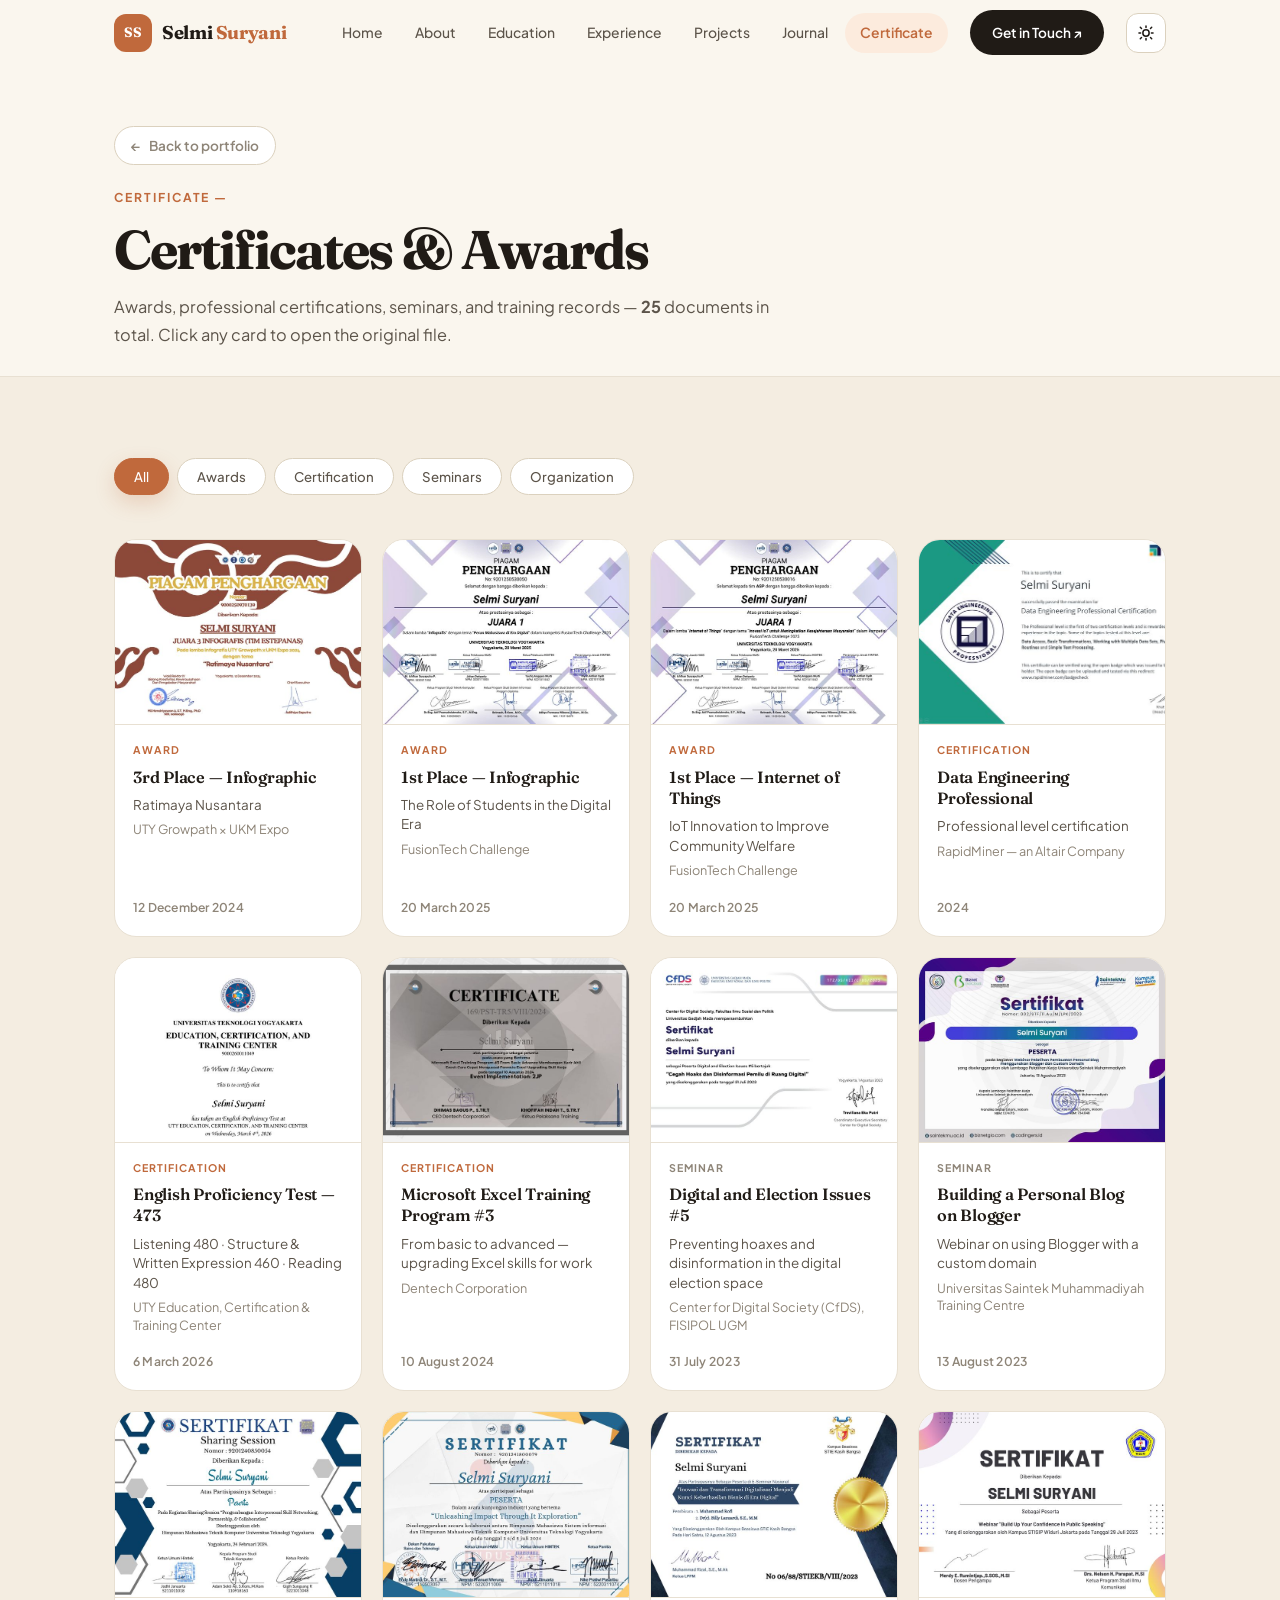
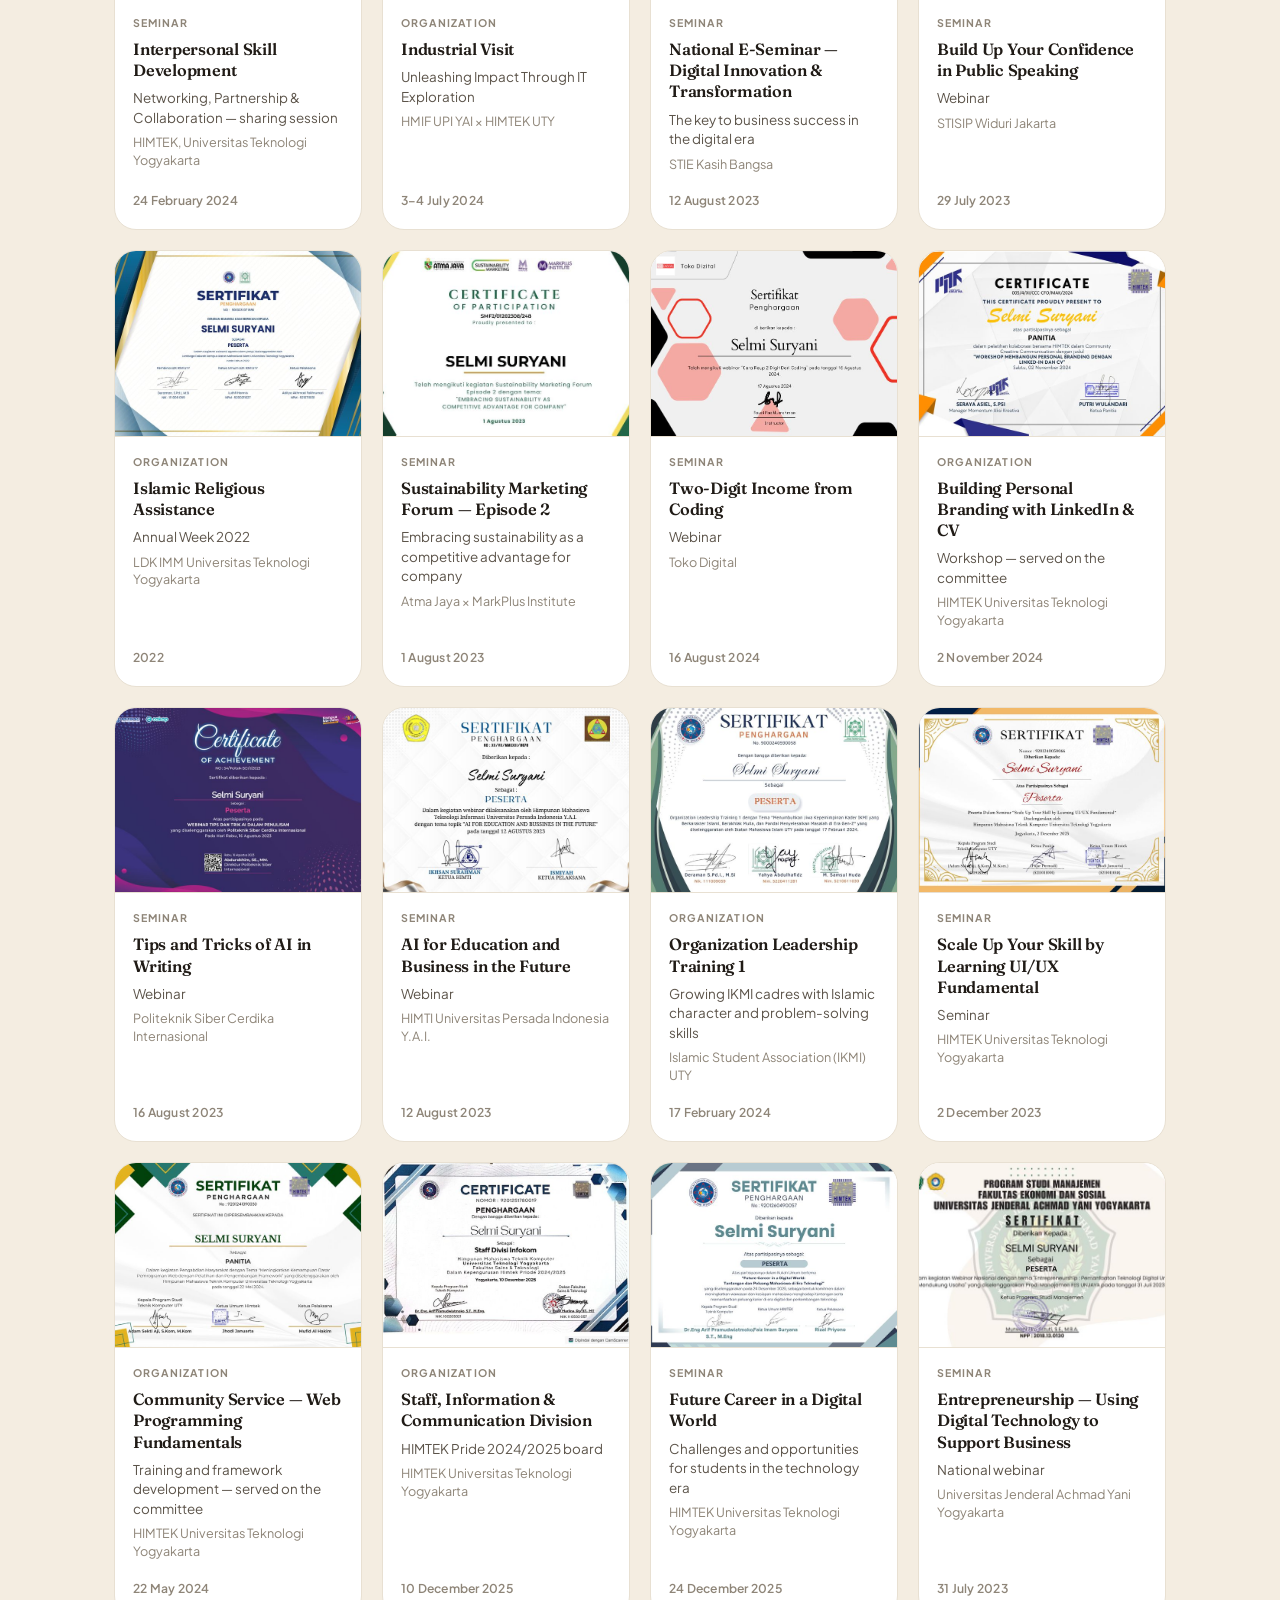
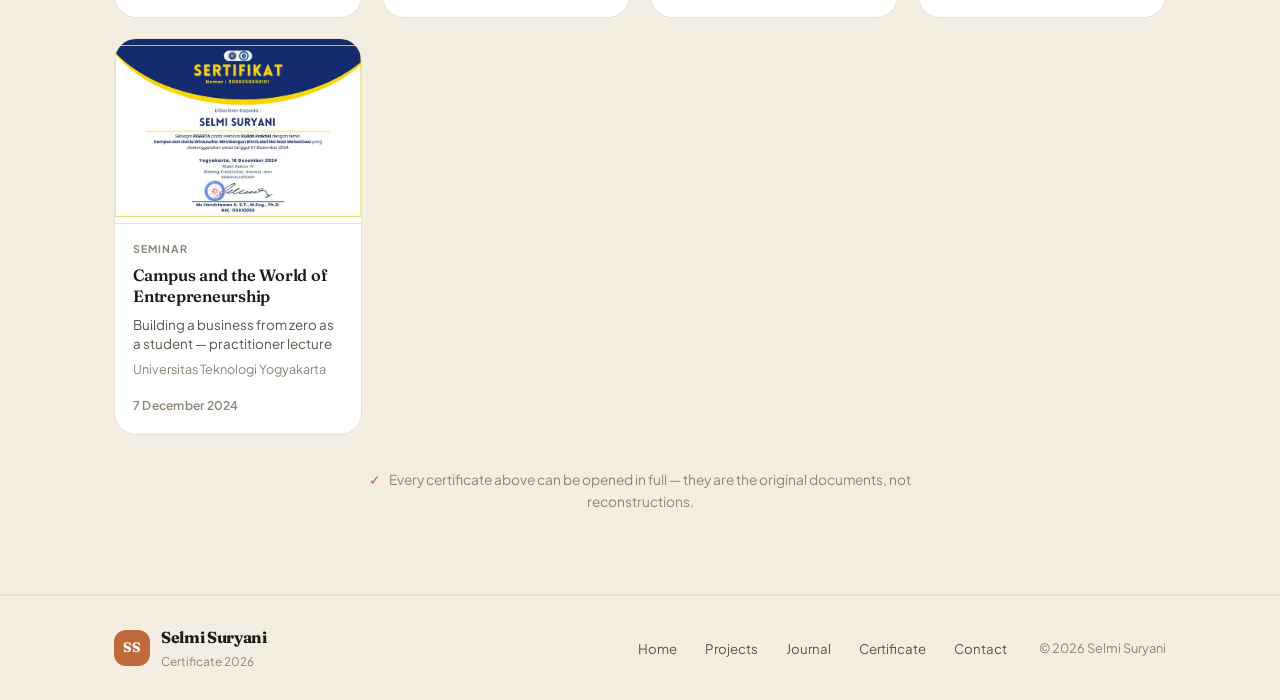
==== certificate.html @ 8dd48a34 "Tambah halaman Certificate: 25 sertifikat (penghargaan, sertifikasi, seminar, organisasi) + menu nav" ====
<!DOCTYPE html>
<html lang="en">
<head>
<meta charset="UTF-8" />
<meta name="viewport" content="width=device-width, initial-scale=1" />
<meta name="color-scheme" content="light dark" />
<title>Certificate — Selmi Suryani</title>
<meta name="description" content="Awards, professional certifications, seminars, and training records of Selmi Suryani." />

<link rel="preconnect" href="https://fonts.googleapis.com">
<link rel="preconnect" href="https://fonts.gstatic.com" crossorigin>
<link href="https://fonts.googleapis.com/css2?family=Fraunces:opsz,wght@9..144,500;9..144,600;9..144,700&family=Plus+Jakarta+Sans:wght@400;500;600;700&display=swap" rel="stylesheet">
<link rel="stylesheet" href="assets/css/style.css" />
<link rel="icon" href="data:image/svg+xml,<svg xmlns='http://www.w3.org/2000/svg' viewBox='0 0 100 100'><rect width='100' height='100' rx='24' fill='%23F6F1E6'/><text y='70' x='50' font-size='54' font-family='Georgia,serif' font-weight='bold' fill='%23C0693C' text-anchor='middle'>S</text></svg>" />
<script>
/* Terapkan tema sebelum halaman digambar, supaya tidak berkedip.
   Pilihan tersimpan di localStorage('theme'); tanpa pilihan -> ikut sistem. */
(function () {
  try {
    var saved = localStorage.getItem('theme');
    if (saved === 'light' || saved === 'dark') {
      document.documentElement.setAttribute('data-theme', saved);
    }
  } catch (e) {}
})();
</script>
</head>
<body class="page-cert">

<!-- ══════════ NAV ══════════ -->
<header class="nav is-stuck" id="nav">
  <div class="nav__in">
    <a href="index.html" class="logo">
      <span class="logo__mark">SS</span>
      <span class="logo__txt">Selmi<span> Suryani</span></span>
    </a>

    <nav class="nav__links" id="navLinks">
      <a href="index.html">Home</a>
      <a href="index.html#about">About</a>
      <a href="index.html#education">Education</a>
      <a href="index.html#experience">Experience</a>
      <a href="index.html#projects">Projects</a>
      <a href="journal.html">Journal</a>
      <a href="certificate.html" class="is-on">Certificate</a>
    </nav>

    <a href="index.html#contact" class="nav__cta">Get in Touch <span aria-hidden="true">↗</span></a>

    <button class="theme-btn" id="themeBtn" type="button"
            aria-label="Switch to dark theme" title="Switch theme">
      <span class="theme-btn__ic" aria-hidden="true">
        <svg class="theme-btn__sun" viewBox="0 0 24 24" fill="none" stroke="currentColor" stroke-width="2" stroke-linecap="round">
          <circle cx="12" cy="12" r="4.2"/>
          <path d="M12 2.6v2.2M12 19.2v2.2M4.4 4.4l1.6 1.6M18 18l1.6 1.6M2.6 12h2.2M19.2 12h2.2M4.4 19.6l1.6-1.6M18 6l1.6-1.6"/>
        </svg>
        <svg class="theme-btn__moon" viewBox="0 0 24 24" fill="none" stroke="currentColor" stroke-width="2" stroke-linecap="round" stroke-linejoin="round">
          <path d="M20.5 14.6A8.6 8.6 0 1 1 9.4 3.5a6.9 6.9 0 0 0 11.1 11.1z"/>
        </svg>
      </span>
    </button>

    <button class="nav__burger" id="burger" aria-label="Open menu" aria-expanded="false">
      <span></span><span></span>
    </button>
  </div>
</header>

<main>

<!-- ══════════ CERTIFICATE HEADER ══════════ -->
<section class="jhead">
  <div class="wrap">
    <a href="index.html" class="backlink">
      <span aria-hidden="true">←</span> Back to portfolio
    </a>

    <p class="eyebrow">Certificate —</p>
    <h1 class="jhead__title">Certificates &amp; Awards</h1>
    <p class="jhead__lead">
      Awards, professional certifications, seminars, and training records —
      <b class="js-count">25</b> documents in total. Click any card to open the original file.
    </p>
  </div>
</section>

<!-- ══════════ CERTIFICATE GRID ══════════ -->
<section class="sec sec--cream jsec">
  <div class="wrap">

    <div class="bar" id="cbar" role="group" aria-label="Filter certificates">
      <button class="bar__btn is-on" data-f="all">All</button>
      <button class="bar__btn" data-f="award">Awards</button>
      <button class="bar__btn" data-f="cert">Certification</button>
      <button class="bar__btn" data-f="seminar">Seminars</button>
      <button class="bar__btn" data-f="org">Organization</button>
    </div>

    <div class="certs">
        <article class="cert reveal" data-cat="award">
          <a class="cert__thumb" href="assets/docs/certificates/ratimaya-nusantara-growpath-2024.pdf" target="_blank" rel="noopener">
            <img src="assets/img/certificates/ratimaya-nusantara-growpath-2024.jpg" alt="3rd Place — Infographic certificate — UTY Growpath × UKM Expo" loading="lazy">
          </a>
          <div class="cert__body">
            <span class="cert__kind cert__kind--big">Award</span>
            <h3 class="cert__t">3rd Place — Infographic</h3>
            <p class="cert__sub">Ratimaya Nusantara</p>
            <p class="cert__by">UTY Growpath × UKM Expo</p>
            <span class="cert__date">12 December 2024</span>
          </div>
        </article>
        <article class="cert reveal" data-cat="award">
          <a class="cert__thumb" href="assets/docs/certificates/fusiontech-2025-infografis.jpg" target="_blank" rel="noopener">
            <img src="assets/img/certificates/fusiontech-2025-infografis.jpg" alt="1st Place — Infographic certificate — FusionTech Challenge" loading="lazy">
          </a>
          <div class="cert__body">
            <span class="cert__kind cert__kind--big">Award</span>
            <h3 class="cert__t">1st Place — Infographic</h3>
            <p class="cert__sub">The Role of Students in the Digital Era</p>
            <p class="cert__by">FusionTech Challenge</p>
            <span class="cert__date">20 March 2025</span>
          </div>
        </article>
        <article class="cert reveal" data-cat="award">
          <a class="cert__thumb" href="assets/docs/certificates/fusiontech-2025-internet-of-things.jpg" target="_blank" rel="noopener">
            <img src="assets/img/certificates/fusiontech-2025-internet-of-things.jpg" alt="1st Place — Internet of Things certificate — FusionTech Challenge" loading="lazy">
          </a>
          <div class="cert__body">
            <span class="cert__kind cert__kind--big">Award</span>
            <h3 class="cert__t">1st Place — Internet of Things</h3>
            <p class="cert__sub">IoT Innovation to Improve Community Welfare</p>
            <p class="cert__by">FusionTech Challenge</p>
            <span class="cert__date">20 March 2025</span>
          </div>
        </article>
        <article class="cert reveal" data-cat="cert">
          <a class="cert__thumb" href="assets/docs/certificates/rapidminer-data-engineering-2024.pdf" target="_blank" rel="noopener">
            <img src="assets/img/certificates/rapidminer-data-engineering-2024.jpg" alt="Data Engineering Professional certificate — RapidMiner — an Altair Company" loading="lazy">
          </a>
          <div class="cert__body">
            <span class="cert__kind cert__kind--big">Certification</span>
            <h3 class="cert__t">Data Engineering Professional</h3>
            <p class="cert__sub">Professional level certification</p>
            <p class="cert__by">RapidMiner — an Altair Company</p>
            <span class="cert__date">2024</span>
          </div>
        </article>
        <article class="cert reveal" data-cat="cert">
          <a class="cert__thumb" href="assets/docs/certificates/uty-ept-2026.pdf" target="_blank" rel="noopener">
            <img src="assets/img/certificates/uty-ept-2026.jpg" alt="English Proficiency Test — 473 certificate — UTY Education, Certification &amp; Training Center" loading="lazy">
          </a>
          <div class="cert__body">
            <span class="cert__kind cert__kind--big">Certification</span>
            <h3 class="cert__t">English Proficiency Test — 473</h3>
            <p class="cert__sub">Listening 480 · Structure &amp; Written Expression 460 · Reading 480</p>
            <p class="cert__by">UTY Education, Certification &amp; Training Center</p>
            <span class="cert__date">6 March 2026</span>
          </div>
        </article>
        <article class="cert reveal" data-cat="cert">
          <a class="cert__thumb" href="assets/docs/certificates/dentech-excel-training-2024.pdf" target="_blank" rel="noopener">
            <img src="assets/img/certificates/dentech-excel-training-2024.jpg" alt="Microsoft Excel Training Program #3 certificate — Dentech Corporation" loading="lazy">
          </a>
          <div class="cert__body">
            <span class="cert__kind cert__kind--big">Certification</span>
            <h3 class="cert__t">Microsoft Excel Training Program #3</h3>
            <p class="cert__sub">From basic to advanced — upgrading Excel skills for work</p>
            <p class="cert__by">Dentech Corporation</p>
            <span class="cert__date">10 August 2024</span>
          </div>
        </article>
        <article class="cert reveal" data-cat="seminar">
          <a class="cert__thumb" href="assets/docs/certificates/cfds-ugm-digital-election-2023.pdf" target="_blank" rel="noopener">
            <img src="assets/img/certificates/cfds-ugm-digital-election-2023.jpg" alt="Digital and Election Issues #5 certificate — Center for Digital Society (CfDS), FISIPOL UGM" loading="lazy">
          </a>
          <div class="cert__body">
            <span class="cert__kind">Seminar</span>
            <h3 class="cert__t">Digital and Election Issues #5</h3>
            <p class="cert__sub">Preventing hoaxes and disinformation in the digital election space</p>
            <p class="cert__by">Center for Digital Society (CfDS), FISIPOL UGM</p>
            <span class="cert__date">31 July 2023</span>
          </div>
        </article>
        <article class="cert reveal" data-cat="seminar">
          <a class="cert__thumb" href="assets/docs/certificates/saintekmu-personal-blog-2023.pdf" target="_blank" rel="noopener">
            <img src="assets/img/certificates/saintekmu-personal-blog-2023.jpg" alt="Building a Personal Blog on Blogger certificate — Universitas Saintek Muhammadiyah Training Centre" loading="lazy">
          </a>
          <div class="cert__body">
            <span class="cert__kind">Seminar</span>
            <h3 class="cert__t">Building a Personal Blog on Blogger</h3>
            <p class="cert__sub">Webinar on using Blogger with a custom domain</p>
            <p class="cert__by">Universitas Saintek Muhammadiyah Training Centre</p>
            <span class="cert__date">13 August 2023</span>
          </div>
        </article>
        <article class="cert reveal" data-cat="seminar">
          <a class="cert__thumb" href="assets/docs/certificates/himtek-interpersonal-skill-2024.jpg" target="_blank" rel="noopener">
            <img src="assets/img/certificates/himtek-interpersonal-skill-2024.jpg" alt="Interpersonal Skill Development certificate — HIMTEK, Universitas Teknologi Yogyakarta" loading="lazy">
          </a>
          <div class="cert__body">
            <span class="cert__kind">Seminar</span>
            <h3 class="cert__t">Interpersonal Skill Development</h3>
            <p class="cert__sub">Networking, Partnership &amp; Collaboration — sharing session</p>
            <p class="cert__by">HIMTEK, Universitas Teknologi Yogyakarta</p>
            <span class="cert__date">24 February 2024</span>
          </div>
        </article>
        <article class="cert reveal" data-cat="org">
          <a class="cert__thumb" href="assets/docs/certificates/hmif-upi-kunjungan-industri-2024.jpg" target="_blank" rel="noopener">
            <img src="assets/img/certificates/hmif-upi-kunjungan-industri-2024.jpg" alt="Industrial Visit certificate — HMIF UPI YAI × HIMTEK UTY" loading="lazy">
          </a>
          <div class="cert__body">
            <span class="cert__kind">Organization</span>
            <h3 class="cert__t">Industrial Visit</h3>
            <p class="cert__sub">Unleashing Impact Through IT Exploration</p>
            <p class="cert__by">HMIF UPI YAI × HIMTEK UTY</p>
            <span class="cert__date">3–4 July 2024</span>
          </div>
        </article>
        <article class="cert reveal" data-cat="seminar">
          <a class="cert__thumb" href="assets/docs/certificates/stie-kasih-bangsa-eseminar-2023.pdf" target="_blank" rel="noopener">
            <img src="assets/img/certificates/stie-kasih-bangsa-eseminar-2023.jpg" alt="National E-Seminar — Digital Innovation &amp; Transformation certificate — STIE Kasih Bangsa" loading="lazy">
          </a>
          <div class="cert__body">
            <span class="cert__kind">Seminar</span>
            <h3 class="cert__t">National E-Seminar — Digital Innovation &amp; Transformation</h3>
            <p class="cert__sub">The key to business success in the digital era</p>
            <p class="cert__by">STIE Kasih Bangsa</p>
            <span class="cert__date">12 August 2023</span>
          </div>
        </article>
        <article class="cert reveal" data-cat="seminar">
          <a class="cert__thumb" href="assets/docs/certificates/stisip-widuri-public-speaking-2023.pdf" target="_blank" rel="noopener">
            <img src="assets/img/certificates/stisip-widuri-public-speaking-2023.jpg" alt="Build Up Your Confidence in Public Speaking certificate — STISIP Widuri Jakarta" loading="lazy">
          </a>
          <div class="cert__body">
            <span class="cert__kind">Seminar</span>
            <h3 class="cert__t">Build Up Your Confidence in Public Speaking</h3>
            <p class="cert__sub">Webinar</p>
            <p class="cert__by">STISIP Widuri Jakarta</p>
            <span class="cert__date">29 July 2023</span>
          </div>
        </article>
        <article class="cert reveal" data-cat="org">
          <a class="cert__thumb" href="assets/docs/certificates/ldk-imm-uty-pekan-tahunan-2022.jpg" target="_blank" rel="noopener">
            <img src="assets/img/certificates/ldk-imm-uty-pekan-tahunan-2022.jpg" alt="Islamic Religious Assistance certificate — LDK IMM Universitas Teknologi Yogyakarta" loading="lazy">
          </a>
          <div class="cert__body">
            <span class="cert__kind">Organization</span>
            <h3 class="cert__t">Islamic Religious Assistance</h3>
            <p class="cert__sub">Annual Week 2022</p>
            <p class="cert__by">LDK IMM Universitas Teknologi Yogyakarta</p>
            <span class="cert__date">2022</span>
          </div>
        </article>
        <article class="cert reveal" data-cat="seminar">
          <a class="cert__thumb" href="assets/docs/certificates/sustainability-marketing-forum-2023.pdf" target="_blank" rel="noopener">
            <img src="assets/img/certificates/sustainability-marketing-forum-2023.jpg" alt="Sustainability Marketing Forum — Episode 2 certificate — Atma Jaya × MarkPlus Institute" loading="lazy">
          </a>
          <div class="cert__body">
            <span class="cert__kind">Seminar</span>
            <h3 class="cert__t">Sustainability Marketing Forum — Episode 2</h3>
            <p class="cert__sub">Embracing sustainability as a competitive advantage for company</p>
            <p class="cert__by">Atma Jaya × MarkPlus Institute</p>
            <span class="cert__date">1 August 2023</span>
          </div>
        </article>
        <article class="cert reveal" data-cat="seminar">
          <a class="cert__thumb" href="assets/docs/certificates/toko-digital-coding-2024.jpg" target="_blank" rel="noopener">
            <img src="assets/img/certificates/toko-digital-coding-2024.jpg" alt="Two-Digit Income from Coding certificate — Toko Digital" loading="lazy">
          </a>
          <div class="cert__body">
            <span class="cert__kind">Seminar</span>
            <h3 class="cert__t">Two-Digit Income from Coding</h3>
            <p class="cert__sub">Webinar</p>
            <p class="cert__by">Toko Digital</p>
            <span class="cert__date">16 August 2024</span>
          </div>
        </article>
        <article class="cert reveal" data-cat="org">
          <a class="cert__thumb" href="assets/docs/certificates/himtek-personal-branding-panitia-2024.pdf" target="_blank" rel="noopener">
            <img src="assets/img/certificates/himtek-personal-branding-panitia-2024.jpg" alt="Building Personal Branding with LinkedIn &amp; CV certificate — HIMTEK Universitas Teknologi Yogyakarta" loading="lazy">
          </a>
          <div class="cert__body">
            <span class="cert__kind">Organization</span>
            <h3 class="cert__t">Building Personal Branding with LinkedIn &amp; CV</h3>
            <p class="cert__sub">Workshop — served on the committee</p>
            <p class="cert__by">HIMTEK Universitas Teknologi Yogyakarta</p>
            <span class="cert__date">2 November 2024</span>
          </div>
        </article>
        <article class="cert reveal" data-cat="seminar">
          <a class="cert__thumb" href="assets/docs/certificates/poltek-sci-ai-writing-2023.pdf" target="_blank" rel="noopener">
            <img src="assets/img/certificates/poltek-sci-ai-writing-2023.jpg" alt="Tips and Tricks of AI in Writing certificate — Politeknik Siber Cerdika Internasional" loading="lazy">
          </a>
          <div class="cert__body">
            <span class="cert__kind">Seminar</span>
            <h3 class="cert__t">Tips and Tricks of AI in Writing</h3>
            <p class="cert__sub">Webinar</p>
            <p class="cert__by">Politeknik Siber Cerdika Internasional</p>
            <span class="cert__date">16 August 2023</span>
          </div>
        </article>
        <article class="cert reveal" data-cat="seminar">
          <a class="cert__thumb" href="assets/docs/certificates/himti-upi-yai-ai-education-2023.pdf" target="_blank" rel="noopener">
            <img src="assets/img/certificates/himti-upi-yai-ai-education-2023.jpg" alt="AI for Education and Business in the Future certificate — HIMTI Universitas Persada Indonesia Y.A.I." loading="lazy">
          </a>
          <div class="cert__body">
            <span class="cert__kind">Seminar</span>
            <h3 class="cert__t">AI for Education and Business in the Future</h3>
            <p class="cert__sub">Webinar</p>
            <p class="cert__by">HIMTI Universitas Persada Indonesia Y.A.I.</p>
            <span class="cert__date">12 August 2023</span>
          </div>
        </article>
        <article class="cert reveal" data-cat="org">
          <a class="cert__thumb" href="assets/docs/certificates/ikmi-uty-leadership-training-2024.jpg" target="_blank" rel="noopener">
            <img src="assets/img/certificates/ikmi-uty-leadership-training-2024.jpg" alt="Organization Leadership Training 1 certificate — Islamic Student Association (IKMI) UTY" loading="lazy">
          </a>
          <div class="cert__body">
            <span class="cert__kind">Organization</span>
            <h3 class="cert__t">Organization Leadership Training 1</h3>
            <p class="cert__sub">Growing IKMI cadres with Islamic character and problem-solving skills</p>
            <p class="cert__by">Islamic Student Association (IKMI) UTY</p>
            <span class="cert__date">17 February 2024</span>
          </div>
        </article>
        <article class="cert reveal" data-cat="seminar">
          <a class="cert__thumb" href="assets/docs/certificates/himtek-uiux-fundamental-2023.jpg" target="_blank" rel="noopener">
            <img src="assets/img/certificates/himtek-uiux-fundamental-2023.jpg" alt="Scale Up Your Skill by Learning UI/UX Fundamental certificate — HIMTEK Universitas Teknologi Yogyakarta" loading="lazy">
          </a>
          <div class="cert__body">
            <span class="cert__kind">Seminar</span>
            <h3 class="cert__t">Scale Up Your Skill by Learning UI/UX Fundamental</h3>
            <p class="cert__sub">Seminar</p>
            <p class="cert__by">HIMTEK Universitas Teknologi Yogyakarta</p>
            <span class="cert__date">2 December 2023</span>
          </div>
        </article>
        <article class="cert reveal" data-cat="org">
          <a class="cert__thumb" href="assets/docs/certificates/himtek-pengabdian-web-panitia-2024.jpg" target="_blank" rel="noopener">
            <img src="assets/img/certificates/himtek-pengabdian-web-panitia-2024.jpg" alt="Community Service — Web Programming Fundamentals certificate — HIMTEK Universitas Teknologi Yogyakarta" loading="lazy">
          </a>
          <div class="cert__body">
            <span class="cert__kind">Organization</span>
            <h3 class="cert__t">Community Service — Web Programming Fundamentals</h3>
            <p class="cert__sub">Training and framework development — served on the committee</p>
            <p class="cert__by">HIMTEK Universitas Teknologi Yogyakarta</p>
            <span class="cert__date">22 May 2024</span>
          </div>
        </article>
        <article class="cert reveal" data-cat="org">
          <a class="cert__thumb" href="assets/docs/certificates/himtek-pride-staff-infokom-2025.pdf" target="_blank" rel="noopener">
            <img src="assets/img/certificates/himtek-pride-staff-infokom-2025.jpg" alt="Staff, Information &amp; Communication Division certificate — HIMTEK Universitas Teknologi Yogyakarta" loading="lazy">
          </a>
          <div class="cert__body">
            <span class="cert__kind">Organization</span>
            <h3 class="cert__t">Staff, Information &amp; Communication Division</h3>
            <p class="cert__sub">HIMTEK Pride 2024/2025 board</p>
            <p class="cert__by">HIMTEK Universitas Teknologi Yogyakarta</p>
            <span class="cert__date">10 December 2025</span>
          </div>
        </article>
        <article class="cert reveal" data-cat="seminar">
          <a class="cert__thumb" href="assets/docs/certificates/himtek-kuliah-umum-career-2025.jpg" target="_blank" rel="noopener">
            <img src="assets/img/certificates/himtek-kuliah-umum-career-2025.jpg" alt="Future Career in a Digital World certificate — HIMTEK Universitas Teknologi Yogyakarta" loading="lazy">
          </a>
          <div class="cert__body">
            <span class="cert__kind">Seminar</span>
            <h3 class="cert__t">Future Career in a Digital World</h3>
            <p class="cert__sub">Challenges and opportunities for students in the technology era</p>
            <p class="cert__by">HIMTEK Universitas Teknologi Yogyakarta</p>
            <span class="cert__date">24 December 2025</span>
          </div>
        </article>
        <article class="cert reveal" data-cat="seminar">
          <a class="cert__thumb" href="assets/docs/certificates/unjaya-entrepreneurship-2023.pdf" target="_blank" rel="noopener">
            <img src="assets/img/certificates/unjaya-entrepreneurship-2023.jpg" alt="Entrepreneurship — Using Digital Technology to Support Business certificate — Universitas Jenderal Achmad Yani Yogyakarta" loading="lazy">
          </a>
          <div class="cert__body">
            <span class="cert__kind">Seminar</span>
            <h3 class="cert__t">Entrepreneurship — Using Digital Technology to Support Business</h3>
            <p class="cert__sub">National webinar</p>
            <p class="cert__by">Universitas Jenderal Achmad Yani Yogyakarta</p>
            <span class="cert__date">31 July 2023</span>
          </div>
        </article>
        <article class="cert reveal" data-cat="seminar">
          <a class="cert__thumb" href="assets/docs/certificates/uty-kuliah-praktisi-wirausaha-2024.jpg" target="_blank" rel="noopener">
            <img src="assets/img/certificates/uty-kuliah-praktisi-wirausaha-2024.jpg" alt="Campus and the World of Entrepreneurship certificate — Universitas Teknologi Yogyakarta" loading="lazy">
          </a>
          <div class="cert__body">
            <span class="cert__kind">Seminar</span>
            <h3 class="cert__t">Campus and the World of Entrepreneurship</h3>
            <p class="cert__sub">Building a business from zero as a student — practitioner lecture</p>
            <p class="cert__by">Universitas Teknologi Yogyakarta</p>
            <span class="cert__date">7 December 2024</span>
          </div>
        </article>
    </div>

    <p class="certs__note">
      <span aria-hidden="true">✓</span>
      Every certificate above can be opened in full — they are the original documents,
      not reconstructions.
    </p>
  </div>
</section>

</main>

<footer class="foot">
  <div class="wrap foot__in">
    <div class="foot__brand">
      <span class="logo__mark">SS</span>
      <div>
        <b>Selmi Suryani</b>
        <i>Certificate 2026</i>
      </div>
    </div>
    <ul class="foot__nav">
      <li><a href="index.html">Home</a></li>
      <li><a href="index.html#projects">Projects</a></li>
      <li><a href="journal.html">Journal</a></li>
      <li><a href="certificate.html">Certificate</a></li>
      <li><a href="index.html#contact">Contact</a></li>
    </ul>
    <span class="foot__cp">© <span id="year">2026</span> Selmi Suryani</span>
  </div>
</footer>

<script>document.documentElement.className += ' js';</script>
<script src="assets/js/theme.js"></script>
<script src="assets/js/certificate.js"></script>
</body>
</html>
---- assets/css/style.css ----
/* ═══════════════════════════════════════════════════════════════
   Selmi Suryani — Portofolio
   Tema: cream hangat + pastel lembut + aksen terracotta
   Style: rounded cards, large serif. Kept clean and uncluttered.
   ═══════════════════════════════════════════════════════════════ */

:root{
  --cream:#FAF6EE;
  --cream-2:#F4EDE1;
  --white:#FFFFFF;

  --ink:#201B16;
  --ink-2:#5C544A;
  --ink-3:#8E8578;

  --terra:#C0693C;
  --terra-d:#A9562E;

  --peach:#FCEBDD;
  --sage:#E8EFE2;
  --blue:#E4EDF6;
  --butter:#FBF1DC;

  --line:#E8E0D2;
  --line-2:#DBD1BE;

  --paper:#FBF8F2;          /* panel cetak / latar placeholder gambar */
  --shadow:rgba(32,27,22,.10);
  --shadow-strong:rgba(32,27,22,.18);
  --on-dark:#FFFFFF;        /* teks di atas tombol berwarna */
  --terra-glass:rgba(192,105,60,.30);
  --peach-line:#F2DCC8;
  --sage-line:#DAE5D0;
  --blue-line:#D4E2EF;
  --ok-dot:rgba(94,154,82,.18);
  --surface-chip:rgba(255,255,255,.72);
  --on-terra:#FFFFFF;       /* teks di atas latar terracotta */
  --btn-solid:#201B16;      /* tombol solid (nav CTA) */
  --btn-solid-fg:#FFFFFF;
  --btn-solid-hov:#A9562E;
  --btn-solid-hov-fg:#FFFFFF;

  --serif:'Fraunces','Georgia',serif;
  --sans:'Plus Jakarta Sans',-apple-system,'Segoe UI',Roboto,sans-serif;

  --maxw:1160px;
  --pad:clamp(20px,5vw,54px);
  --r:22px;
  --r-sm:14px;
}

/* ── Mode gelap ───────────────────────────────────
   Dipilih lewat atribut data-theme pada <html>.
   Tanpa atribut, situs mengikuti pengaturan sistem. */
[data-theme="dark"]{
  --cream:#141019;
  --cream-2:#100D15;
  --white:#1D1824;

  --ink:#F3EDE6;
  --ink-2:#BFB4AB;
  --ink-3:#A89D95;

  --terra:#E08A5C;
  --terra-d:#C9744A;

  --peach:#2E2331;
  --sage:#202B24;
  --blue:#1C2635;
  --butter:#2B261D;

  --line:#2C2532;
  --line-2:#3B3243;

  --paper:#221D29;
  --shadow:rgba(0,0,0,.42);
  --shadow-strong:rgba(0,0,0,.6);
  --on-dark:#FFFFFF;
  --terra-glass:rgba(224,138,92,.34);
  --peach-line:#3F2E38;
  --sage-line:#2F4036;
  --blue-line:#2B3949;
  --ok-dot:rgba(120,190,110,.22);
  --surface-chip:rgba(255,255,255,.14);
  --on-terra:#141019;
  --btn-solid:#F3EDE6;
  --btn-solid-fg:#141019;
  --btn-solid-hov:#E08A5C;
  --btn-solid-hov-fg:#141019;
}

*,*::before,*::after{box-sizing:border-box;}
html{scroll-behavior:smooth; scroll-padding-top:96px;}
body{
  margin:0; background:var(--cream); color:var(--ink);
  transition:background-color .3s ease, color .3s ease;
  font-family:var(--sans); font-size:16px; line-height:1.72;
  -webkit-font-smoothing:antialiased;
}
img{max-width:100%; display:block;}
a{color:inherit; text-decoration:none;}
ul,ol{margin:0; padding:0; list-style:none;}
h1,h2,h3,h4{margin:0; font-weight:600;}
button{font-family:inherit;}

.wrap{max-width:var(--maxw); margin:0 auto; padding:0 var(--pad); width:100%;}

/* ── Type ────────────────────────────────────────── */
.h2{
  font-family:var(--serif); font-weight:600; letter-spacing:-.022em; line-height:1.12;
  font-size:clamp(1.6rem,3.7vw,2.6rem); margin:0;
}
.h2 em{font-style:italic; color:var(--terra); font-weight:600;}
.eyebrow{
  font-size:.76rem; font-weight:700; letter-spacing:.16em; text-transform:uppercase;
  color:var(--terra); margin:0 0 14px;
}
.pts{display:grid; gap:8px; margin-top:12px;}
.pts li{position:relative; padding-left:20px; font-size:.93rem; color:var(--ink-2);}
.pts li::before{
  content:''; position:absolute; left:2px; top:.64em; width:6px; height:6px;
  border-radius:50%; background:var(--terra); opacity:.7;
}

/* ── Icon chips ──────────────────────────────────── */
.ic{
  width:40px; height:40px; flex:0 0 40px; border-radius:12px; display:grid; place-items:center;
  font-size:1rem; line-height:1;
}
.ic--peach{background:var(--peach); color:#B4643A;}
.ic--sage{background:var(--sage); color:#5C7A4A;}
.ic--blue{background:var(--blue); color:#4A6E96;}

/* warna ikon di mode gelap: dilembutkan agar terbaca di atas latar gelap */
[data-theme="dark"] .ic--peach{color:#E7A87C;}
[data-theme="dark"] .ic--sage{color:#A3C48A;}
[data-theme="dark"] .ic--blue{color:#8FB4DA;}

/* ── Buttons ─────────────────────────────────────── */
.btn{
  display:inline-flex; align-items:center; gap:9px; padding:13px 26px; border-radius:100px;
  font-size:.89rem; font-weight:600; transition:.24s; border:1.5px solid transparent;
}
.btn--solid{background:var(--terra); color:var(--on-terra); box-shadow:0 8px 20px rgba(192,105,60,.24);}
.btn--solid:hover{background:var(--terra); color:var(--on-terra); transform:translateY(-2px); box-shadow:0 12px 26px rgba(192,105,60,.32);}
.btn--solid span{transition:transform .24s;}
.btn--solid:hover span{transform:translateX(4px);}
.btn--soft{background:var(--white); color:var(--ink); border-color:var(--line-2);}
.btn--soft:hover{border-color:var(--terra); color:var(--terra); transform:translateY(-2px);}
.btn--soft span{transition:transform .24s;}
.btn--soft:hover span{transform:translateY(3px);}

/* ══════════ NAV ══════════ */
.nav{
  position:fixed; top:0; left:0; right:0; z-index:80; transition:.3s;
  padding:14px 0;
}
.nav.is-stuck{
  background:color-mix(in srgb, var(--cream) 90%, transparent); backdrop-filter:blur(16px);
  border-bottom:1px solid var(--line); padding:10px 0;
}
.nav__in{
  max-width:var(--maxw); margin:0 auto; padding:0 var(--pad);
  display:flex; align-items:center; gap:22px;
}
.logo{display:flex; align-items:center; gap:10px; margin-right:auto;}
.logo__mark{
  width:38px; height:38px; border-radius:12px; display:grid; place-items:center; flex:0 0 38px;
  background:var(--terra); color:var(--on-terra); font-family:var(--serif); font-weight:700; font-size:.85rem;
}
.logo__txt{font-family:var(--serif); font-weight:700; font-size:1.16rem; letter-spacing:-.02em;}
.logo__txt span{color:var(--terra);}

.nav__links{display:flex; align-items:center; gap:2px; font-size:.87rem; font-weight:500;}
.nav__links a{padding:8px 15px; border-radius:100px; color:var(--ink-2); transition:.2s;}
.nav__links a:hover{color:var(--ink); background:var(--cream-2);}
.nav__links a.is-on{color:var(--terra); background:var(--peach); font-weight:600;}
.nav__cta{
  font-size:.85rem; font-weight:600; padding:11px 22px; border-radius:100px;
  background:var(--btn-solid); color:var(--btn-solid-fg); transition:.24s; white-space:nowrap;
}
.nav__cta:hover{background:var(--btn-solid-hov); color:var(--btn-solid-hov-fg); transform:translateY(-1px);}
.nav__cta span{display:inline-block; transition:transform .24s;}
.nav__cta:hover span{transform:translate(2px,-2px);}

.nav__burger{
  display:none; width:44px; height:40px; border:1px solid var(--line-2); background:var(--white);
  border-radius:12px; cursor:pointer; padding:12px 11px;
  flex-direction:column; justify-content:space-between;
}
.nav__burger span{display:block; height:2px; background:var(--ink); border-radius:2px; transition:.3s;}
.nav__burger[aria-expanded="true"] span:nth-child(1){transform:translateY(6px) rotate(45deg);}
.nav__burger[aria-expanded="true"] span:nth-child(2){transform:translateY(-6px) rotate(-45deg);}

/* ── Tombol ganti tema ──────────────────────────── */
.theme-btn{
  display:grid; place-items:center; width:40px; height:40px; flex:0 0 40px;
  border-radius:12px; cursor:pointer; padding:0;
  background:var(--white); border:1px solid var(--line-2); color:var(--ink);
  transition:.24s;
}
.theme-btn:hover{border-color:var(--terra); color:var(--terra); transform:translateY(-1px);}
.theme-btn__ic{position:relative; width:18px; height:18px; display:block;}
.theme-btn__ic svg{position:absolute; inset:0; width:100%; height:100%; transition:opacity .25s, transform .3s;}
/* terang: tampilkan matahari, sembunyikan bulan */
.theme-btn__moon{opacity:0; transform:rotate(-35deg) scale(.7);}
html[data-theme="dark"] .theme-btn__sun{opacity:0; transform:rotate(35deg) scale(.7);}
html[data-theme="dark"] .theme-btn__moon{opacity:1; transform:none;}
@media (prefers-color-scheme:dark){
  html:not([data-theme="light"]) .theme-btn__sun{opacity:0; transform:rotate(35deg) scale(.7);}
  html:not([data-theme="light"]) .theme-btn__moon{opacity:1; transform:none;}
}
html[data-theme="light"] .theme-btn__sun{opacity:1; transform:none;}
html[data-theme="light"] .theme-btn__moon{opacity:0; transform:rotate(-35deg) scale(.7);}

/* ══════════ HERO ══════════ */
.hero{padding:clamp(120px,17vh,168px) 0 clamp(56px,9vh,90px);}
.hero__grid{
  display:grid; grid-template-columns:1.05fr .95fr;
  gap:clamp(28px,5vw,64px); align-items:center;
}
.hello{
  display:inline-block; position:relative; font-size:.8rem; font-weight:700;
  letter-spacing:.15em; text-transform:uppercase; color:var(--ink-3); margin:0 0 16px;
  padding-bottom:9px;
}
.hello::after{
  content:''; position:absolute; left:0; bottom:0; width:54px; height:2px;
  background:var(--terra); border-radius:2px;
}
.hero__title{
  font-family:var(--serif); font-weight:700; letter-spacing:-.038em; line-height:.98;
  font-size:clamp(2.5rem,6.6vw,4.9rem); margin:0 0 18px; color:var(--ink);
}
.hero__role{
  font-family:var(--serif); font-weight:500; font-size:clamp(1.06rem,2.3vw,1.45rem);
  line-height:1.4; letter-spacing:-.015em; color:var(--ink); margin:0 0 18px; max-width:24ch;
}
.hero__role em{font-style:italic; color:var(--terra);}
.hero__lead{color:var(--ink-2); max-width:52ch; margin:0 0 28px;}
.hero__btns{display:flex; flex-wrap:wrap; gap:12px; margin-bottom:26px;}

.status{
  display:inline-flex; align-items:center; gap:9px; font-size:.82rem; color:var(--ink-2);
  font-weight:500;
}
.status__dot{
  width:8px; height:8px; border-radius:50%; background:#5E9A52;
  box-shadow:0 0 0 4px var(--ok-dot);
}

.hero__media{position:relative; display:flex; justify-content:center;}
.portrait{
  width:min(100%,358px); aspect-ratio:4/5; border-radius:var(--r); overflow:hidden;
  background:var(--peach);
}
.portrait img{width:100%; height:100%; object-fit:cover; object-position:50% 20%;}

/* ══════════ SECTIONS ══════════ */
.sec{padding:clamp(54px,9vh,96px) 0;}
.sec--cream{background:var(--cream-2); border-block:1px solid var(--line);}

.head{margin-bottom:clamp(28px,5vh,46px); max-width:64ch;}
.head--center{text-align:center; margin-inline:auto;}
.head--center .eyebrow{margin-bottom:12px;}

/* ── Cards ───────────────────────────────────────── */
.card{
  background:var(--white); border-radius:var(--r); padding:26px 28px;
  border:1px solid var(--line); transition:.26s;
}
.card--plain:hover{border-color:var(--line-2); box-shadow:0 12px 30px rgba(32,27,22,.06); transform:translateY(-3px);}
.card--peach{background:var(--peach); border-color:var(--peach-line);}
.card--sage{background:var(--sage); border-color:var(--sage-line);}
.card--blue{background:var(--blue); border-color:var(--blue-line);}
.tag{
  display:inline-block; font-size:.72rem; font-weight:700; letter-spacing:.09em;
  text-transform:uppercase; padding:5px 13px; border-radius:100px;
  background:var(--surface-chip); color:var(--ink-2); margin-bottom:14px;
}

/* ══════════ ABOUT ══════════ */
.about{
  display:grid; grid-template-columns:230px 1fr 210px; gap:clamp(22px,3.5vw,44px);
  align-items:start;
}
.about__photo{
  border-radius:var(--r); overflow:hidden; aspect-ratio:4/5; background:var(--peach);
  position:sticky; top:100px;
}
.about__photo img{width:100%; height:100%; object-fit:cover; object-position:50% 22%;}
.about__body p{color:var(--ink-2); margin:0 0 15px;}
.about__body p:last-of-type{margin-bottom:0;}
.about__body .h2{margin-bottom:18px;}
.about__body .btn{margin-top:24px;}

.about__stats{display:grid; gap:14px;}
.about__stats li{
  display:flex; align-items:center; gap:13px; background:var(--white);
  border:1px solid var(--line); border-radius:var(--r-sm); padding:14px 16px;
}
.about__stats b{
  display:block; font-family:var(--serif); font-weight:700; font-size:1.4rem;
  letter-spacing:-.03em; color:var(--terra); line-height:1.1;
}
.about__stats span{font-size:.78rem; color:var(--ink-3); line-height:1.35;}

/* ══════════ EDUCATION ══════════ */
.edu{display:grid; grid-template-columns:repeat(2,1fr); gap:16px; margin-bottom:34px;}
.edu .card h3{
  font-family:var(--serif); font-weight:600; letter-spacing:-.02em;
  font-size:clamp(1.06rem,2.2vw,1.3rem); margin:0 0 4px;
}
.card__meta{font-size:.82rem; color:var(--ink-3); margin:0;}

/* Tautan sertifikat di dalam kartu penghargaan */
.card__link{
  margin-top:auto; align-self:flex-start;
  display:inline-flex; align-items:center; gap:7px;
  font-size:.78rem; font-weight:600; color:var(--ink-3);
  padding:6px 14px; border-radius:100px; border:1px solid var(--line-2);
  background:var(--white); transition:.22s;
}
.card__link:hover{border-color:var(--terra); color:var(--terra);}
.card__score{display:flex; align-items:baseline; gap:6px; margin:14px 0 0;}
.card__score b{
  font-family:var(--serif); font-weight:700; font-size:1.7rem;
  letter-spacing:-.03em; color:var(--ink); line-height:1.05;
}
.card__score span{font-size:.82rem; color:var(--ink-3);}

.awards{display:grid; grid-template-columns:repeat(auto-fit,minmax(280px,1fr)); gap:16px;}
.card--plain{display:flex; flex-direction:column; gap:6px; padding:22px 24px;}
.card__rank{
  font-size:.72rem; font-weight:700; letter-spacing:.1em; text-transform:uppercase;
  color:var(--terra);
}
.card--plain h4{font-family:var(--serif); font-weight:600; font-size:1.05rem; letter-spacing:-.015em;}
.card--plain p{margin:0; font-size:.88rem; color:var(--ink-2); line-height:1.55;}
.card--plain .card__meta{margin-top:auto; padding-top:12px;}

/* ══════════ EXPERIENCE ══════════ */
.exp{display:grid; gap:14px;}
.exp__item{
  display:grid; grid-template-columns:auto 1fr; gap:18px; align-items:start;
  background:var(--white); border:1px solid var(--line); border-radius:var(--r);
  padding:24px 26px; transition:.26s;
}
.exp__item:hover{border-color:var(--line-2); box-shadow:0 14px 34px rgba(32,27,22,.07); transform:translateY(-3px);}
.exp__mark{display:block;}
.exp__top{
  display:flex; align-items:baseline; justify-content:space-between; gap:12px 18px; flex-wrap:wrap;
  margin-bottom:2px;
}
.exp__top h3{
  font-family:var(--serif); font-weight:600; letter-spacing:-.022em;
  font-size:clamp(1.02rem,2.1vw,1.24rem); line-height:1.32;
}
.exp__top .tag{margin-bottom:0; background:var(--cream-2);}

/* ══════════ SKILL ══════════ */
.skills{display:grid; grid-template-columns:repeat(3,1fr); gap:16px; margin-bottom:34px;}
.skills__card{display:flex; flex-direction:column; gap:0;}
.skills__card .ic{margin-bottom:14px;}
.skills__card h3{
  font-family:var(--serif); font-weight:600; letter-spacing:-.02em;
  font-size:1.12rem; margin:0 0 14px;
}
.tags{display:flex; flex-wrap:wrap; gap:7px;}
.tags li{
  font-size:.8rem; font-weight:500; padding:6px 13px; border-radius:100px;
  background:var(--surface-chip); color:var(--ink-2); border:1px solid var(--line);
}

.soft{text-align:center;}
.soft__list{display:flex; flex-wrap:wrap; justify-content:center; gap:9px;}
.soft__list li{
  font-size:.84rem; font-weight:500; padding:9px 18px; border-radius:100px;
  background:var(--white); border:1px solid var(--line); color:var(--ink-2); transition:.22s;
}
.soft__list li:hover{border-color:var(--terra); color:var(--terra);}

/* ══════════ PROJECTS ══════════ */
.bar{display:flex; flex-wrap:wrap; gap:8px; margin-bottom:clamp(28px,5vh,44px);}
.bar__btn{
  padding:9px 19px; border-radius:100px; font-size:.83rem; font-weight:500; cursor:pointer;
  background:var(--white); border:1px solid var(--line-2); color:var(--ink-2); transition:.22s;
}
.bar__btn:hover{border-color:var(--terra); color:var(--terra);}
.bar__btn.is-on{background:var(--terra); border-color:var(--terra); color:var(--on-terra); box-shadow:0 8px 20px rgba(192,105,60,.22);}

.proj{margin-bottom:clamp(42px,7vh,68px);}
.proj:last-child{margin-bottom:0;}
.proj.is-hidden{display:none;}
.proj__head{
  display:grid; grid-template-columns:1fr 1.1fr; gap:14px clamp(20px,4vw,54px);
  align-items:start; margin-bottom:20px; padding-bottom:16px; border-bottom:1px solid var(--line);
}
.proj__head h3{
  font-family:var(--serif); font-weight:600; letter-spacing:-.026em;
  font-size:clamp(1.18rem,2.5vw,1.58rem); margin:0 0 4px;
}
.proj__meta{font-size:.8rem; color:var(--terra); font-weight:600; margin:0;}
.proj__desc{margin:0; color:var(--ink-2); font-size:.94rem;}

.gal{display:grid; gap:14px;}
.gal--2{grid-template-columns:repeat(2,1fr);}
.gal--3{grid-template-columns:repeat(3,1fr);}
.gal--4{grid-template-columns:repeat(4,1fr);}
.gal--paper{margin-bottom:14px;}
/* photography: 3 landscapes in a row, then 2 portraits side by side, centered */
.gal--photo{grid-template-columns:repeat(3,1fr);}
.gal--photo:first-of-type{margin-bottom:14px;}
.gal--photo .shot img{aspect-ratio:16/9; object-fit:cover;}
.gal--photo-pair{grid-template-columns:repeat(2,minmax(0,1fr)); max-width:420px; margin-inline:auto;}
.gal--photo-pair .shot img{aspect-ratio:9/16; object-fit:cover;}
.gal--phone{max-width:460px; gap:18px;}

/* ── Formal report titles (projects without a gallery) ── */
.proj__formal{
  margin:0 0 8px; font-family:var(--serif); font-weight:600;
  font-size:clamp(.86rem,1.6vw,1rem); line-height:1.42; letter-spacing:-.012em;
  color:var(--terra);
}

/* ── Photo strip (capstone) — small thumbs, arrow opens the photo ── */
/* every thumbnail is exactly the same width, however many photos the strip holds
   (2, 4 or 5) — the strip itself just gets wider */
.gal--strip{
  display:grid; grid-auto-flow:column; grid-auto-columns:169px;
  gap:12px; margin-bottom:22px; width:max-content; max-width:100%;
}
.gal--strip .shot{background:var(--paper);}
.gal--strip .shot img{aspect-ratio:4/3; object-fit:cover;}
.shot__open{
  position:absolute; right:9px; bottom:9px; z-index:2;
  width:30px; height:30px; border-radius:50%; display:grid; place-items:center;
  font-size:.86rem; line-height:1; color:var(--on-dark);
  background:rgba(32,27,22,.62); border:1px solid rgba(255,255,255,.30);
  backdrop-filter:blur(6px);
  transition:transform .22s, background .22s;
}
.shot:hover .shot__open{background:var(--terra); color:var(--on-terra); transform:translate(2px,-2px);}
.gal--strip .shot{cursor:pointer;}

/* ── Shots ── */
.shot{
  margin:0; border-radius:var(--r-sm); overflow:hidden; cursor:zoom-in; position:relative;
  background:var(--white); border:1px solid var(--line);
  transition:transform .3s cubic-bezier(.2,.7,.3,1), border-color .3s, box-shadow .3s;
}
.shot:hover{transform:translateY(-5px); border-color:var(--line-2); box-shadow:0 18px 40px rgba(32,27,22,.11);}
.shot img{width:100%; transition:transform .5s cubic-bezier(.2,.7,.3,1);}
.shot:hover img{transform:scale(1.03);}
.shot figcaption{
  padding:11px 14px; font-size:.77rem; font-weight:500; color:var(--ink-2);
  background:var(--white); border-top:1px solid var(--line);
}
.gal--4 .shot img{aspect-ratio:566/800; object-fit:cover; object-position:top center;}
.gal--paper .shot img{aspect-ratio:4/3; object-fit:contain; background:var(--paper); padding:10px;}
.gal--tall{max-width:640px;}
.gal--tall .shot img{aspect-ratio:446/1188; object-fit:contain; background:var(--paper); padding:10px;}
.gal--wide .shot img{aspect-ratio:972/347; object-fit:contain; background:var(--paper); padding:8px;}

.phone{
  display:block; padding:9px; border-radius:26px; background:var(--cream-2);
  border:1px solid var(--line-2);
}
.phone img{aspect-ratio:9/19; object-fit:cover; object-position:top center; border-radius:19px; width:100%;}
.gal--phone .shot{background:transparent; border:0;}
.gal--phone .shot figcaption{background:transparent; border-top:0; text-align:center; color:var(--ink-3); padding:8px 4px 0;}
.gal--phone .shot:hover{box-shadow:none;}
.gal--phone .shot:hover img{transform:none;}

/* ══════════ CERTIFICATE PAGE (certificate.html) ══════════ */
.page-cert .nav{padding:10px 0;}

.certs{
  display:grid; grid-template-columns:repeat(auto-fill,minmax(248px,1fr));
  gap:20px;
}
.cert{
  display:flex; flex-direction:column; overflow:hidden;
  background:var(--white); border:1px solid var(--line);
  border-radius:var(--r); transition:.28s;
}
.cert:hover{transform:translateY(-4px); border-color:var(--line-2);
  box-shadow:0 16px 38px var(--shadow-strong);}
.cert.is-hidden{display:none;}

.cert__thumb{display:block; background:var(--paper); border-bottom:1px solid var(--line); overflow:hidden;}
.cert__thumb img{
  width:100%; aspect-ratio:4/3; object-fit:cover; object-position:top center;
  display:block; transition:transform .5s cubic-bezier(.2,.7,.3,1);
}
.cert:hover .cert__thumb img{transform:scale(1.035);}

.cert__body{padding:16px 18px 18px; display:flex; flex-direction:column; gap:7px; flex:1;}
.cert__kind{
  font-size:.66rem; font-weight:700; letter-spacing:.1em;
  text-transform:uppercase; color:var(--ink-3);
}
.cert__kind--big{color:var(--terra);}
.cert__t{
  font-family:var(--serif); font-weight:600; font-size:1.02rem;
  line-height:1.3; letter-spacing:-.015em; margin:0; color:var(--ink);
}
.cert__sub{margin:0; font-size:.84rem; color:var(--ink-2); line-height:1.45;}
.cert__by{margin:0; font-size:.79rem; color:var(--ink-3); line-height:1.4;}
.cert__date{
  margin-top:auto; padding-top:10px; font-size:.76rem; font-weight:600;
  letter-spacing:.02em; color:var(--ink-3);
}

.certs__note{
  margin:34px auto 0; max-width:62ch; text-align:center;
  font-size:.86rem; color:var(--ink-3); line-height:1.6;
}
.certs__note span{color:var(--terra); margin-right:6px;}

/* ══════════ JOURNAL PAGE (journal.html) ══════════ */
.page-journal .nav{padding:10px 0;}
.jhead{padding:clamp(96px,14vh,150px) 0 clamp(20px,3vh,34px);}
.backlink{
  display:inline-flex; align-items:center; gap:8px; margin-bottom:22px;
  font-size:.85rem; font-weight:600; color:var(--ink-3);
  padding:7px 16px; border-radius:100px; border:1px solid var(--line-2);
  background:var(--white); transition:.22s;
}
.backlink:hover{border-color:var(--terra); color:var(--terra); transform:translateX(-3px);}
.jhead__title{
  font-family:var(--serif); font-weight:700; letter-spacing:-.035em; line-height:1.04;
  font-size:clamp(2rem,5vw,3.4rem); margin:0;
}
.jhead__lead{margin:14px 0 0; color:var(--ink-2); font-size:1.02rem; max-width:56ch;}
.jsec{border-top:1px solid var(--line);}

/* ══════════ JOURNAL ══════════ */
.head__sub{margin:12px 0 0; color:var(--ink-3); font-size:.94rem; max-width:56ch;}

.jbar{
  display:flex; flex-wrap:wrap; gap:8px; margin-bottom:22px;
}
.jtab{
  display:flex; flex-direction:column; align-items:center; gap:1px;
  padding:10px 20px; border-radius:12px; cursor:pointer;
  background:var(--white); border:1px solid var(--line-2); color:var(--ink-2);
  transition:.22s; min-width:96px;
}
.jtab b{font-family:var(--serif); font-weight:600; font-size:.92rem; letter-spacing:-.01em;}
.jtab span{font-size:.7rem; color:var(--ink-3); letter-spacing:.06em; text-transform:uppercase;}
.jtab:hover{border-color:var(--terra); color:var(--terra);}
.jtab:hover span{color:var(--terra);}
.jtab.is-on{background:var(--terra); border-color:var(--terra); color:var(--on-terra); box-shadow:0 8px 20px rgba(192,105,60,.22);}
.jtab.is-on span{color:color-mix(in srgb, var(--on-terra) 78%, transparent);}

.jpanel{display:none;}
.jpanel.is-on{display:block; animation:fadeUp .38s cubic-bezier(.2,.7,.3,1) both;}
@keyframes fadeUp{from{opacity:0; transform:translateY(8px)}}

.jempty{
  margin:0; padding:clamp(34px,6vw,58px) clamp(24px,4vw,44px);
  background:var(--white); border:1px dashed var(--line-2); border-radius:var(--r);
  display:flex; flex-direction:column; align-items:center; text-align:center; gap:6px;
}
.jempty__ico{
  width:46px; height:46px; border-radius:50%; display:grid; place-items:center;
  background:var(--peach); color:var(--terra); font-size:1.1rem; margin-bottom:8px;
}
.jempty__t{font-family:var(--serif); font-weight:600; font-size:1.06rem; letter-spacing:-.015em; color:var(--ink);}
.jempty__s{font-size:.88rem; color:var(--ink-3); max-width:44ch;}

/* ── Journal entry ───────────────────────────────── */
.jentry{background:var(--white); border:1px solid var(--line); border-radius:var(--r);
  padding:clamp(26px,4vw,44px);}
.jentry__head{padding-bottom:20px; margin-bottom:22px; border-bottom:1px solid var(--line);}
.jentry__date{
  display:inline-block; font-size:.74rem; font-weight:700; letter-spacing:.11em;
  text-transform:uppercase; color:var(--terra); margin-bottom:10px;
}
.jentry__title{
  font-family:var(--serif); font-weight:700; letter-spacing:-.028em; line-height:1.16;
  font-size:clamp(1.24rem,2.7vw,1.72rem); margin:0 0 14px;
}
.jentry__tags{display:flex; flex-wrap:wrap; gap:7px;}
.jentry__tags li{
  font-size:.72rem; font-weight:700; letter-spacing:.07em; text-transform:uppercase;
  padding:5px 12px; border-radius:100px; color:var(--terra);
  background:var(--peach); border:1px solid var(--peach-line);
}
.jentry__body p{margin:0 0 16px; color:var(--ink-2); font-size:.97rem; line-height:1.78;}
.jentry__body p:last-child{margin-bottom:0;}
.jentry__take{
  margin-top:22px !important; padding:18px 22px; border-radius:var(--r-sm);
  background:var(--cream); border-left:3px solid var(--terra);
}

/* ══════════ CONTACT ══════════ */
.sec--cta{padding-bottom:clamp(60px,10vh,104px);}
.cta{
  background:var(--white); border:1px solid var(--line); border-radius:calc(var(--r) + 6px);
  padding:clamp(30px,5vw,54px); display:grid; grid-template-columns:1.15fr .85fr;
  gap:clamp(26px,4vw,54px); align-items:center;
}
.cta__text .h2{margin-bottom:14px;}
.cta__lead{color:var(--ink-2); margin:0 0 26px; max-width:46ch;}
.cta__btns{display:flex; flex-wrap:wrap; gap:12px;}
.cta__list{display:grid; gap:12px;}
.cta__list li{
  display:flex; align-items:center; gap:14px; background:var(--cream);
  border:1px solid var(--line); border-radius:var(--r-sm); padding:15px 18px; transition:.24s;
}
.cta__list li:hover{border-color:var(--line-2); background:var(--cream-2);}
.cta__k{
  display:block; font-size:.68rem; font-weight:700; letter-spacing:.13em;
  text-transform:uppercase; color:var(--ink-3); margin-bottom:2px;
}
.cta__list a,.cta__list li div > span:last-child{
  font-size:.88rem; font-weight:500; color:var(--ink); word-break:break-word;
}
.cta__list a:hover{color:var(--terra);}

/* ══════════ FOOTER ══════════ */
.foot{border-top:1px solid var(--line); background:var(--cream-2); padding:28px 0;}
.foot__in{display:flex; align-items:center; gap:20px; flex-wrap:wrap;}
.foot__brand{display:flex; align-items:center; gap:11px; margin-right:auto;}
.foot__brand .logo__mark{width:36px; height:36px; flex:0 0 36px;}
.foot__brand b{display:block; font-family:var(--serif); font-weight:700; font-size:1rem; letter-spacing:-.02em;}
.foot__brand i{display:block; font-size:.74rem; color:var(--ink-3); font-style:normal;}
.foot__nav{display:flex; flex-wrap:wrap; gap:4px;}
.foot__nav a{
  font-size:.83rem; color:var(--ink-2); padding:6px 12px; border-radius:100px; transition:.2s;
}
.foot__nav a:hover{background:var(--white); color:var(--terra);}
.foot__cp{font-size:.8rem; color:var(--ink-3);}

/* ══════════ LIGHTBOX ══════════ */
.lb{
  position:fixed; inset:0; z-index:200; display:none; align-items:center; justify-content:center;
  padding:5vh 5vw; background:color-mix(in srgb, var(--cream) 96%, transparent); backdrop-filter:blur(10px);
}
.lb.is-open{display:flex;}
.lb__img{max-width:100%; max-height:84vh; border-radius:var(--r-sm); box-shadow:0 28px 64px rgba(32,27,22,.24);}
.lb__cap{position:absolute; bottom:3vh; left:0; right:0; text-align:center; margin:0; font-size:.85rem; color:var(--ink-2);}
.lb__close{
  position:absolute; top:22px; right:26px; width:46px; height:46px; border-radius:50%;
  background:var(--white); border:1px solid var(--line-2); color:var(--ink);
  font-size:1.7rem; line-height:1; cursor:pointer; transition:.22s;
}
.lb__close:hover{background:var(--terra); border-color:var(--terra); color:var(--on-terra); transform:rotate(90deg);}
.lb__prev,.lb__next{
  position:absolute; top:50%; transform:translateY(-50%); width:52px; height:52px; border-radius:50%;
  background:var(--white); border:1px solid var(--line-2); color:var(--ink);
  font-size:1.9rem; line-height:1; cursor:pointer; transition:.22s;
}
.lb__prev:hover,.lb__next:hover{background:var(--terra); border-color:var(--terra); color:var(--on-terra);}
.lb__prev{left:2.4vw;}
.lb__next{right:2.4vw;}

/* ══════════ REVEAL ══════════ */
.js .reveal{opacity:0; transform:translateY(20px); transition:opacity .7s ease, transform .7s cubic-bezier(.2,.7,.3,1);}
.js .reveal.is-in{opacity:1; transform:none;}

/* ══════════ RESPONSIVE ══════════ */
@media (max-width:1080px){
  .about{grid-template-columns:200px 1fr;}
  .about__stats{grid-column:1/-1; grid-template-columns:repeat(3,1fr);}
  .about__photo{position:static;}
  .skills{grid-template-columns:repeat(2,1fr);}
  .gal--4{grid-template-columns:repeat(2,1fr);}
  .cta{grid-template-columns:1fr;}
  .nav__links{display:none;}
  .nav__burger{display:flex;}
  .nav__links.is-open{
    display:flex; position:absolute; top:calc(100% + 10px); left:var(--pad); right:var(--pad);
    flex-direction:column; align-items:stretch; gap:2px; padding:12px;
    background:var(--white); border:1px solid var(--line-2); border-radius:var(--r);
    box-shadow:0 22px 48px rgba(32,27,22,.14);
  }
  .nav__links.is-open a{padding:12px 15px;}
}
@media (max-width:880px){
  .hero__grid{grid-template-columns:1fr; gap:34px;}
  .hero__media{order:-1; justify-content:flex-start;}
  .portrait{width:min(100%,280px);}
  .about{grid-template-columns:1fr;}
  .about__stats{grid-template-columns:1fr;}
  .edu,.awards{grid-template-columns:1fr;}
  .skills{grid-template-columns:1fr;}
  .proj__head{grid-template-columns:1fr;}
  .gal--3,.gal--photo{grid-template-columns:repeat(2,1fr);}
  .jtab{min-width:0; padding:9px 16px;}
  .jtab b{font-size:.86rem;}
  .gal--strip{
    grid-auto-flow:row; grid-template-columns:repeat(auto-fit,minmax(140px,1fr));
    grid-auto-columns:auto; width:auto; max-width:100%;
  }
  .gal--photo-pair{max-width:360px; margin-inline:auto;}
  .gal--2{grid-template-columns:1fr;}
  .gal--phone{max-width:420px; margin-inline:auto;}
  .exp__item{grid-template-columns:1fr; gap:14px;}
}
@media (max-width:560px){
  .hero__btns .btn{width:100%; justify-content:center;}
  .gal--4,.gal--3,.gal--paper,.gal--photo{grid-template-columns:1fr;}
  .gal--photo-pair{grid-template-columns:repeat(2,1fr);}
  .nav__cta{display:none;}
  .trophy__where{white-space:normal;}
  .cta{padding:24px 20px;}
  .card{padding:22px 20px;}
  .exp__item{padding:20px 18px;}
  .lb__prev,.lb__next{width:44px; height:44px; font-size:1.5rem;}
}

@media (prefers-reduced-motion:reduce){
  *{animation:none !important; transition-duration:.01ms !important; scroll-behavior:auto !important;}
  .js .reveal{opacity:1; transform:none;}
}
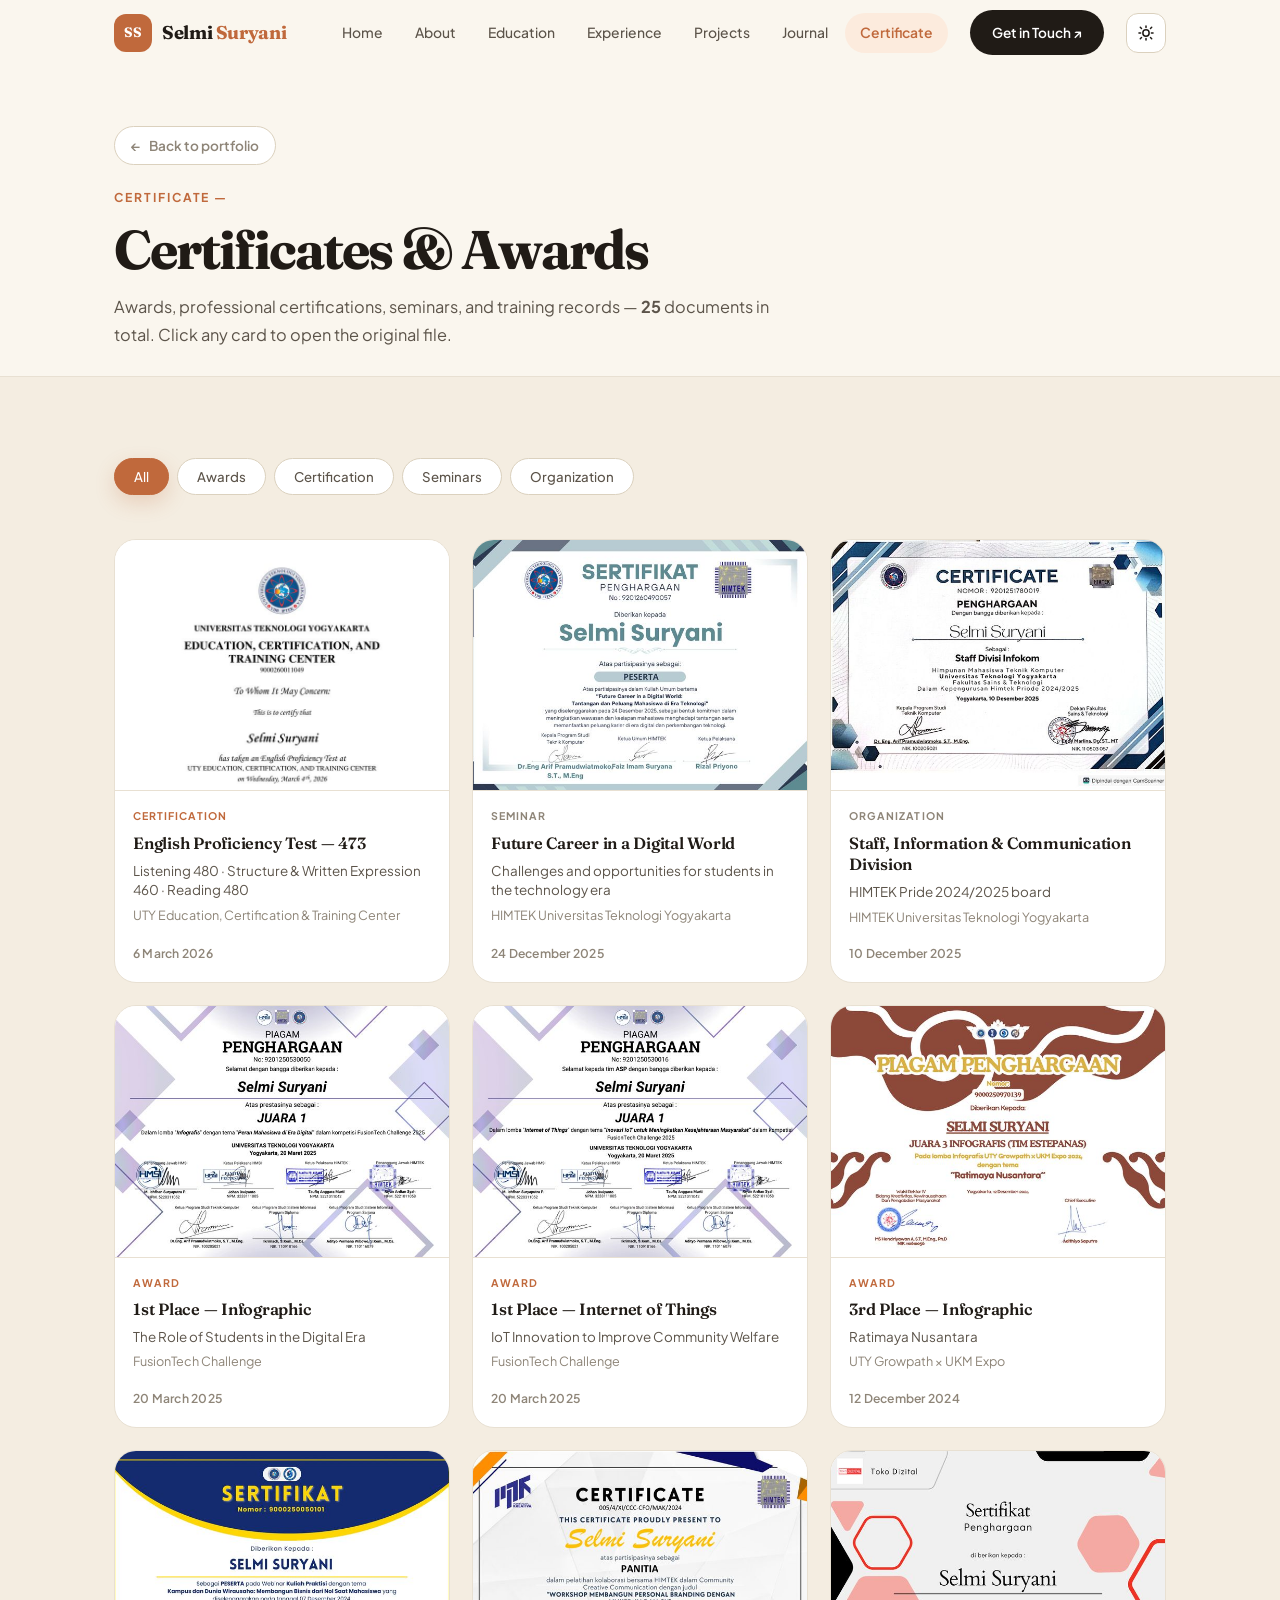
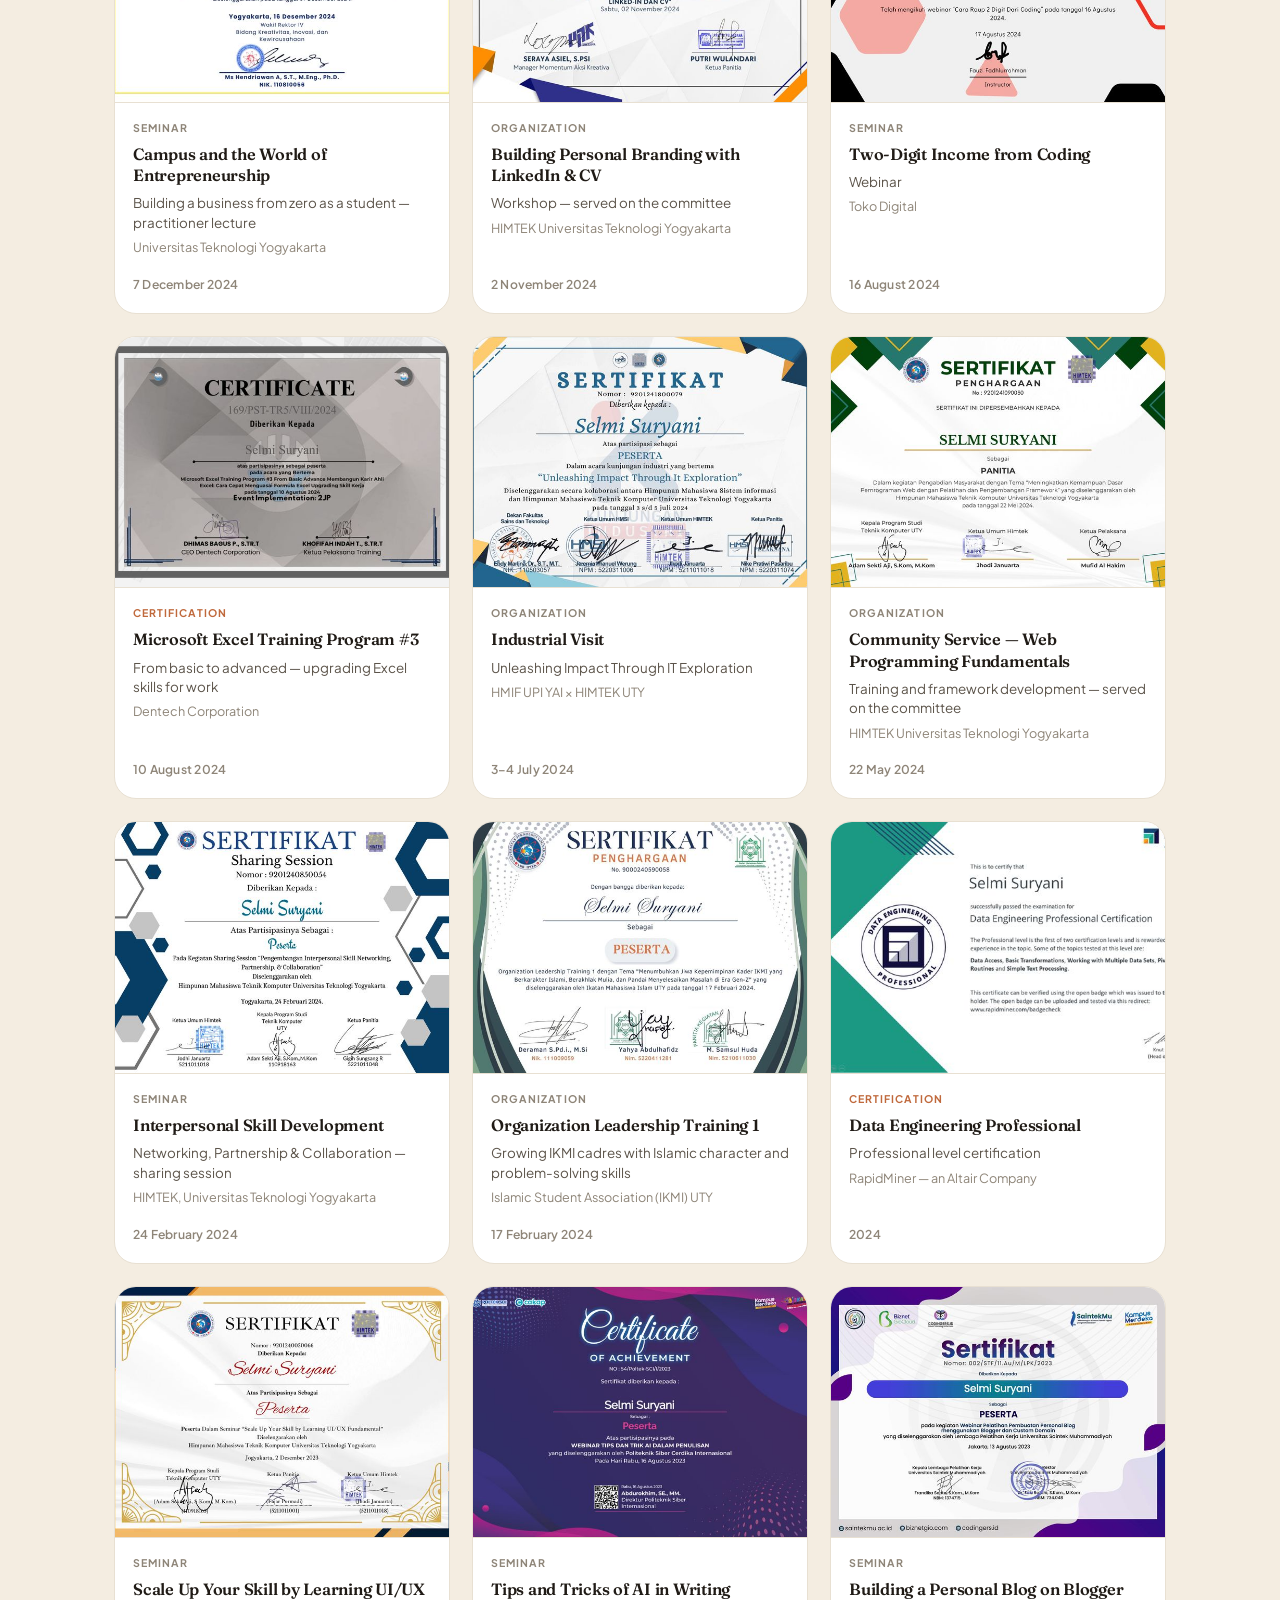
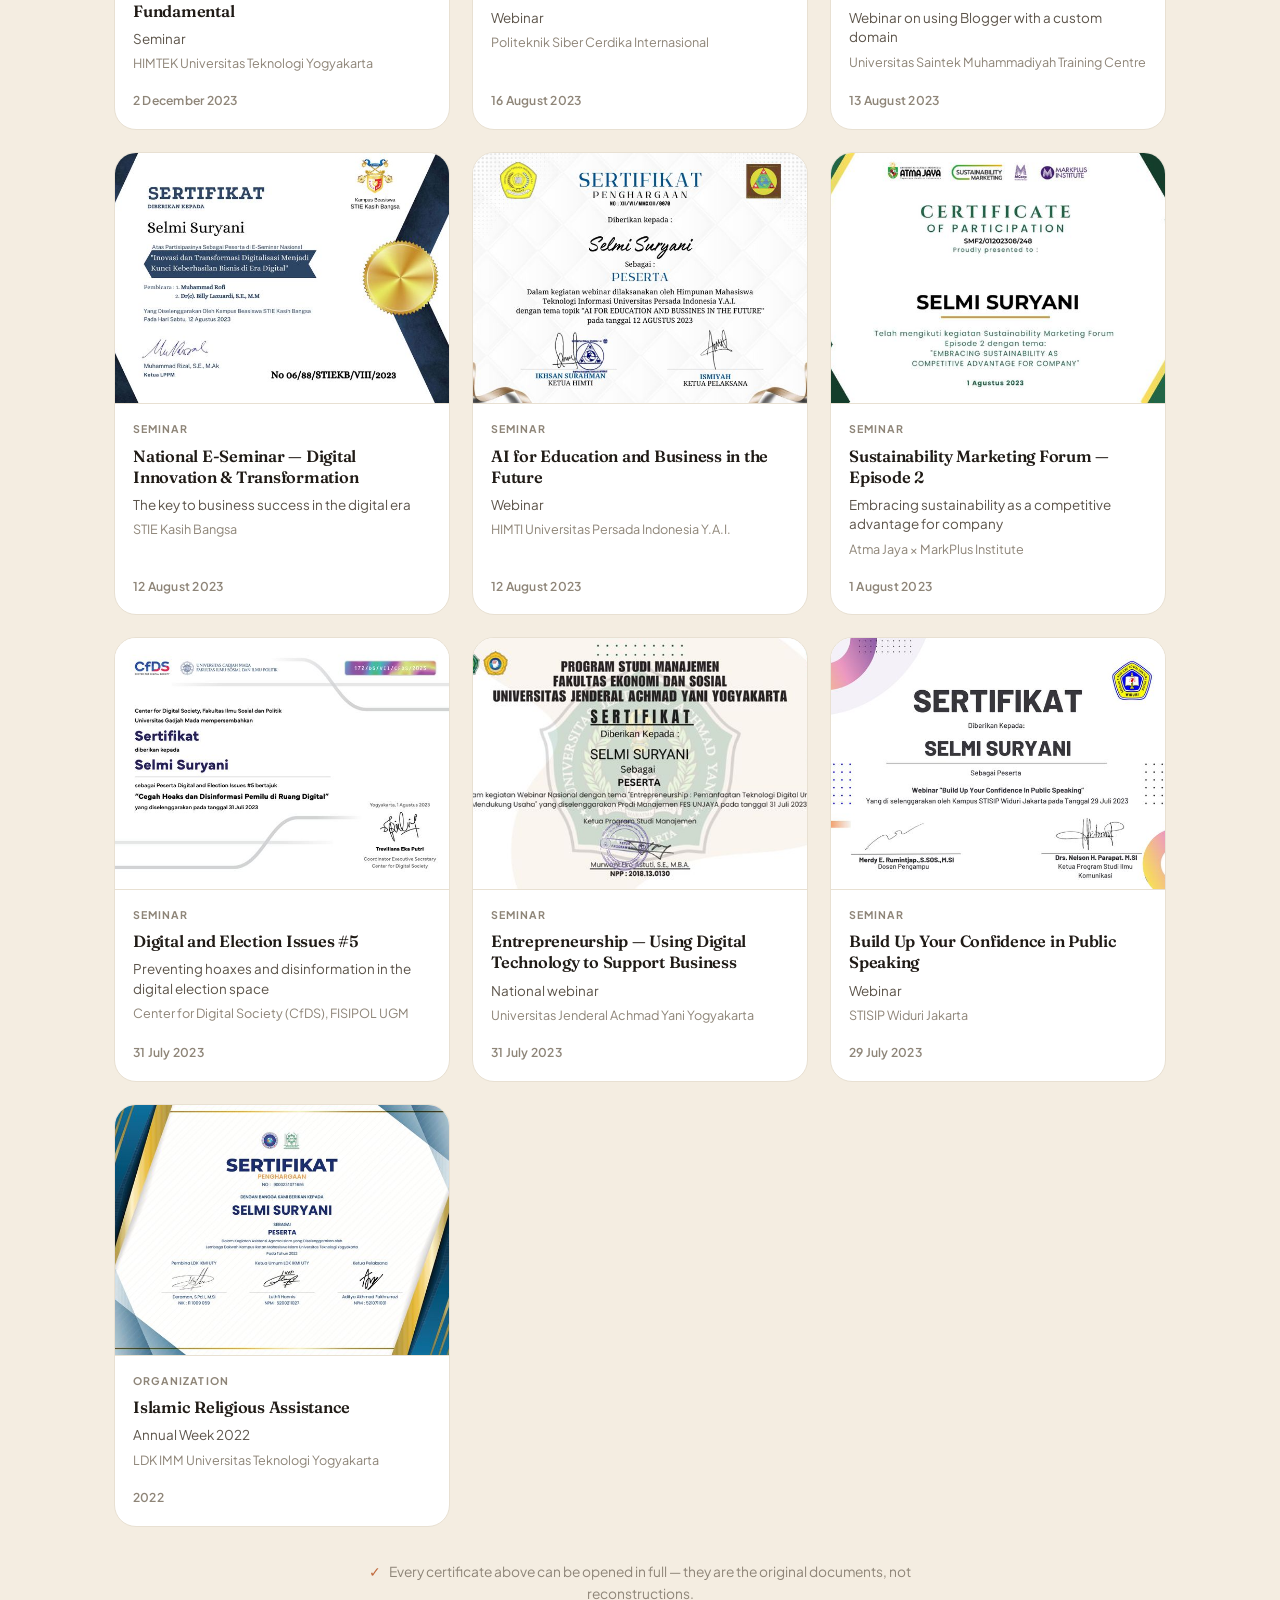
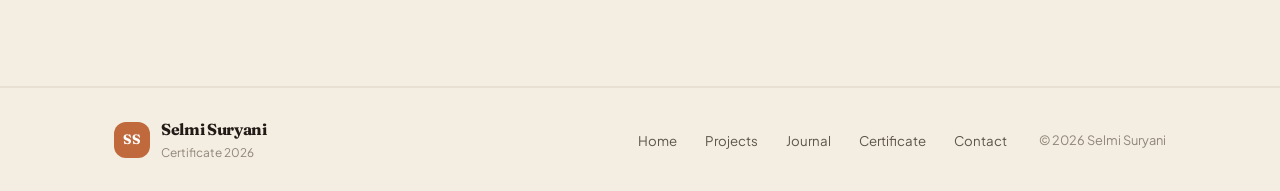
==== commit 16590fbd: "Certificate: urutkan dari tahun terbaru; Journal: ganti isi jurnal September" ====
--- a/certificate.html
+++ b/certificate.html
@@ -97,6 +97,71 @@
     </div>
 
     <div class="certs">
+        <article class="cert reveal" data-cat="cert">
+          <a class="cert__thumb" href="assets/docs/certificates/uty-ept-2026.pdf" target="_blank" rel="noopener">
+            <img src="assets/img/certificates/uty-ept-2026.jpg" alt="English Proficiency Test — 473 certificate — UTY Education, Certification &amp; Training Center" loading="lazy">
+          </a>
+          <div class="cert__body">
+            <span class="cert__kind cert__kind--big">Certification</span>
+            <h3 class="cert__t">English Proficiency Test — 473</h3>
+            <p class="cert__sub">Listening 480 · Structure &amp; Written Expression 460 · Reading 480</p>
+            <p class="cert__by">UTY Education, Certification &amp; Training Center</p>
+            <span class="cert__date">6 March 2026</span>
+          </div>
+        </article>
+
+        <article class="cert reveal" data-cat="seminar">
+          <a class="cert__thumb" href="assets/docs/certificates/himtek-kuliah-umum-career-2025.jpg" target="_blank" rel="noopener">
+            <img src="assets/img/certificates/himtek-kuliah-umum-career-2025.jpg" alt="Future Career in a Digital World certificate — HIMTEK Universitas Teknologi Yogyakarta" loading="lazy">
+          </a>
+          <div class="cert__body">
+            <span class="cert__kind">Seminar</span>
+            <h3 class="cert__t">Future Career in a Digital World</h3>
+            <p class="cert__sub">Challenges and opportunities for students in the technology era</p>
+            <p class="cert__by">HIMTEK Universitas Teknologi Yogyakarta</p>
+            <span class="cert__date">24 December 2025</span>
+          </div>
+        </article>
+
+        <article class="cert reveal" data-cat="org">
+          <a class="cert__thumb" href="assets/docs/certificates/himtek-pride-staff-infokom-2025.pdf" target="_blank" rel="noopener">
+            <img src="assets/img/certificates/himtek-pride-staff-infokom-2025.jpg" alt="Staff, Information &amp; Communication Division certificate — HIMTEK Universitas Teknologi Yogyakarta" loading="lazy">
+          </a>
+          <div class="cert__body">
+            <span class="cert__kind">Organization</span>
+            <h3 class="cert__t">Staff, Information &amp; Communication Division</h3>
+            <p class="cert__sub">HIMTEK Pride 2024/2025 board</p>
+            <p class="cert__by">HIMTEK Universitas Teknologi Yogyakarta</p>
+            <span class="cert__date">10 December 2025</span>
+          </div>
+        </article>
+
+        <article class="cert reveal" data-cat="award">
+          <a class="cert__thumb" href="assets/docs/certificates/fusiontech-2025-infografis.jpg" target="_blank" rel="noopener">
+            <img src="assets/img/certificates/fusiontech-2025-infografis.jpg" alt="1st Place — Infographic certificate — FusionTech Challenge" loading="lazy">
+          </a>
+          <div class="cert__body">
+            <span class="cert__kind cert__kind--big">Award</span>
+            <h3 class="cert__t">1st Place — Infographic</h3>
+            <p class="cert__sub">The Role of Students in the Digital Era</p>
+            <p class="cert__by">FusionTech Challenge</p>
+            <span class="cert__date">20 March 2025</span>
+          </div>
+        </article>
+
+        <article class="cert reveal" data-cat="award">
+          <a class="cert__thumb" href="assets/docs/certificates/fusiontech-2025-internet-of-things.jpg" target="_blank" rel="noopener">
+            <img src="assets/img/certificates/fusiontech-2025-internet-of-things.jpg" alt="1st Place — Internet of Things certificate — FusionTech Challenge" loading="lazy">
+          </a>
+          <div class="cert__body">
+            <span class="cert__kind cert__kind--big">Award</span>
+            <h3 class="cert__t">1st Place — Internet of Things</h3>
+            <p class="cert__sub">IoT Innovation to Improve Community Welfare</p>
+            <p class="cert__by">FusionTech Challenge</p>
+            <span class="cert__date">20 March 2025</span>
+          </div>
+        </article>
+
         <article class="cert reveal" data-cat="award">
           <a class="cert__thumb" href="assets/docs/certificates/ratimaya-nusantara-growpath-2024.pdf" target="_blank" rel="noopener">
             <img src="assets/img/certificates/ratimaya-nusantara-growpath-2024.jpg" alt="3rd Place — Infographic certificate — UTY Growpath × UKM Expo" loading="lazy">
@@ -109,30 +174,111 @@
             <span class="cert__date">12 December 2024</span>
           </div>
         </article>
-        <article class="cert reveal" data-cat="award">
-          <a class="cert__thumb" href="assets/docs/certificates/fusiontech-2025-infografis.jpg" target="_blank" rel="noopener">
-            <img src="assets/img/certificates/fusiontech-2025-infografis.jpg" alt="1st Place — Infographic certificate — FusionTech Challenge" loading="lazy">
-          </a>
-          <div class="cert__body">
-            <span class="cert__kind cert__kind--big">Award</span>
-            <h3 class="cert__t">1st Place — Infographic</h3>
-            <p class="cert__sub">The Role of Students in the Digital Era</p>
-            <p class="cert__by">FusionTech Challenge</p>
-            <span class="cert__date">20 March 2025</span>
-          </div>
-        </article>
-        <article class="cert reveal" data-cat="award">
-          <a class="cert__thumb" href="assets/docs/certificates/fusiontech-2025-internet-of-things.jpg" target="_blank" rel="noopener">
-            <img src="assets/img/certificates/fusiontech-2025-internet-of-things.jpg" alt="1st Place — Internet of Things certificate — FusionTech Challenge" loading="lazy">
-          </a>
-          <div class="cert__body">
-            <span class="cert__kind cert__kind--big">Award</span>
-            <h3 class="cert__t">1st Place — Internet of Things</h3>
-            <p class="cert__sub">IoT Innovation to Improve Community Welfare</p>
-            <p class="cert__by">FusionTech Challenge</p>
-            <span class="cert__date">20 March 2025</span>
-          </div>
-        </article>
+
+        <article class="cert reveal" data-cat="seminar">
+          <a class="cert__thumb" href="assets/docs/certificates/uty-kuliah-praktisi-wirausaha-2024.jpg" target="_blank" rel="noopener">
+            <img src="assets/img/certificates/uty-kuliah-praktisi-wirausaha-2024.jpg" alt="Campus and the World of Entrepreneurship certificate — Universitas Teknologi Yogyakarta" loading="lazy">
+          </a>
+          <div class="cert__body">
+            <span class="cert__kind">Seminar</span>
+            <h3 class="cert__t">Campus and the World of Entrepreneurship</h3>
+            <p class="cert__sub">Building a business from zero as a student — practitioner lecture</p>
+            <p class="cert__by">Universitas Teknologi Yogyakarta</p>
+            <span class="cert__date">7 December 2024</span>
+          </div>
+        </article>
+
+        <article class="cert reveal" data-cat="org">
+          <a class="cert__thumb" href="assets/docs/certificates/himtek-personal-branding-panitia-2024.pdf" target="_blank" rel="noopener">
+            <img src="assets/img/certificates/himtek-personal-branding-panitia-2024.jpg" alt="Building Personal Branding with LinkedIn &amp; CV certificate — HIMTEK Universitas Teknologi Yogyakarta" loading="lazy">
+          </a>
+          <div class="cert__body">
+            <span class="cert__kind">Organization</span>
+            <h3 class="cert__t">Building Personal Branding with LinkedIn &amp; CV</h3>
+            <p class="cert__sub">Workshop — served on the committee</p>
+            <p class="cert__by">HIMTEK Universitas Teknologi Yogyakarta</p>
+            <span class="cert__date">2 November 2024</span>
+          </div>
+        </article>
+
+        <article class="cert reveal" data-cat="seminar">
+          <a class="cert__thumb" href="assets/docs/certificates/toko-digital-coding-2024.jpg" target="_blank" rel="noopener">
+            <img src="assets/img/certificates/toko-digital-coding-2024.jpg" alt="Two-Digit Income from Coding certificate — Toko Digital" loading="lazy">
+          </a>
+          <div class="cert__body">
+            <span class="cert__kind">Seminar</span>
+            <h3 class="cert__t">Two-Digit Income from Coding</h3>
+            <p class="cert__sub">Webinar</p>
+            <p class="cert__by">Toko Digital</p>
+            <span class="cert__date">16 August 2024</span>
+          </div>
+        </article>
+
+        <article class="cert reveal" data-cat="cert">
+          <a class="cert__thumb" href="assets/docs/certificates/dentech-excel-training-2024.pdf" target="_blank" rel="noopener">
+            <img src="assets/img/certificates/dentech-excel-training-2024.jpg" alt="Microsoft Excel Training Program #3 certificate — Dentech Corporation" loading="lazy">
+          </a>
+          <div class="cert__body">
+            <span class="cert__kind cert__kind--big">Certification</span>
+            <h3 class="cert__t">Microsoft Excel Training Program #3</h3>
+            <p class="cert__sub">From basic to advanced — upgrading Excel skills for work</p>
+            <p class="cert__by">Dentech Corporation</p>
+            <span class="cert__date">10 August 2024</span>
+          </div>
+        </article>
+
+        <article class="cert reveal" data-cat="org">
+          <a class="cert__thumb" href="assets/docs/certificates/hmif-upi-kunjungan-industri-2024.jpg" target="_blank" rel="noopener">
+            <img src="assets/img/certificates/hmif-upi-kunjungan-industri-2024.jpg" alt="Industrial Visit certificate — HMIF UPI YAI × HIMTEK UTY" loading="lazy">
+          </a>
+          <div class="cert__body">
+            <span class="cert__kind">Organization</span>
+            <h3 class="cert__t">Industrial Visit</h3>
+            <p class="cert__sub">Unleashing Impact Through IT Exploration</p>
+            <p class="cert__by">HMIF UPI YAI × HIMTEK UTY</p>
+            <span class="cert__date">3–4 July 2024</span>
+          </div>
+        </article>
+
+        <article class="cert reveal" data-cat="org">
+          <a class="cert__thumb" href="assets/docs/certificates/himtek-pengabdian-web-panitia-2024.jpg" target="_blank" rel="noopener">
+            <img src="assets/img/certificates/himtek-pengabdian-web-panitia-2024.jpg" alt="Community Service — Web Programming Fundamentals certificate — HIMTEK Universitas Teknologi Yogyakarta" loading="lazy">
+          </a>
+          <div class="cert__body">
+            <span class="cert__kind">Organization</span>
+            <h3 class="cert__t">Community Service — Web Programming Fundamentals</h3>
+            <p class="cert__sub">Training and framework development — served on the committee</p>
+            <p class="cert__by">HIMTEK Universitas Teknologi Yogyakarta</p>
+            <span class="cert__date">22 May 2024</span>
+          </div>
+        </article>
+
+        <article class="cert reveal" data-cat="seminar">
+          <a class="cert__thumb" href="assets/docs/certificates/himtek-interpersonal-skill-2024.jpg" target="_blank" rel="noopener">
+            <img src="assets/img/certificates/himtek-interpersonal-skill-2024.jpg" alt="Interpersonal Skill Development certificate — HIMTEK, Universitas Teknologi Yogyakarta" loading="lazy">
+          </a>
+          <div class="cert__body">
+            <span class="cert__kind">Seminar</span>
+            <h3 class="cert__t">Interpersonal Skill Development</h3>
+            <p class="cert__sub">Networking, Partnership &amp; Collaboration — sharing session</p>
+            <p class="cert__by">HIMTEK, Universitas Teknologi Yogyakarta</p>
+            <span class="cert__date">24 February 2024</span>
+          </div>
+        </article>
+
+        <article class="cert reveal" data-cat="org">
+          <a class="cert__thumb" href="assets/docs/certificates/ikmi-uty-leadership-training-2024.jpg" target="_blank" rel="noopener">
+            <img src="assets/img/certificates/ikmi-uty-leadership-training-2024.jpg" alt="Organization Leadership Training 1 certificate — Islamic Student Association (IKMI) UTY" loading="lazy">
+          </a>
+          <div class="cert__body">
+            <span class="cert__kind">Organization</span>
+            <h3 class="cert__t">Organization Leadership Training 1</h3>
+            <p class="cert__sub">Growing IKMI cadres with Islamic character and problem-solving skills</p>
+            <p class="cert__by">Islamic Student Association (IKMI) UTY</p>
+            <span class="cert__date">17 February 2024</span>
+          </div>
+        </article>
+
         <article class="cert reveal" data-cat="cert">
           <a class="cert__thumb" href="assets/docs/certificates/rapidminer-data-engineering-2024.pdf" target="_blank" rel="noopener">
             <img src="assets/img/certificates/rapidminer-data-engineering-2024.jpg" alt="Data Engineering Professional certificate — RapidMiner — an Altair Company" loading="lazy">
@@ -145,30 +291,85 @@
             <span class="cert__date">2024</span>
           </div>
         </article>
-        <article class="cert reveal" data-cat="cert">
-          <a class="cert__thumb" href="assets/docs/certificates/uty-ept-2026.pdf" target="_blank" rel="noopener">
-            <img src="assets/img/certificates/uty-ept-2026.jpg" alt="English Proficiency Test — 473 certificate — UTY Education, Certification &amp; Training Center" loading="lazy">
-          </a>
-          <div class="cert__body">
-            <span class="cert__kind cert__kind--big">Certification</span>
-            <h3 class="cert__t">English Proficiency Test — 473</h3>
-            <p class="cert__sub">Listening 480 · Structure &amp; Written Expression 460 · Reading 480</p>
-            <p class="cert__by">UTY Education, Certification &amp; Training Center</p>
-            <span class="cert__date">6 March 2026</span>
-          </div>
-        </article>
-        <article class="cert reveal" data-cat="cert">
-          <a class="cert__thumb" href="assets/docs/certificates/dentech-excel-training-2024.pdf" target="_blank" rel="noopener">
-            <img src="assets/img/certificates/dentech-excel-training-2024.jpg" alt="Microsoft Excel Training Program #3 certificate — Dentech Corporation" loading="lazy">
-          </a>
-          <div class="cert__body">
-            <span class="cert__kind cert__kind--big">Certification</span>
-            <h3 class="cert__t">Microsoft Excel Training Program #3</h3>
-            <p class="cert__sub">From basic to advanced — upgrading Excel skills for work</p>
-            <p class="cert__by">Dentech Corporation</p>
-            <span class="cert__date">10 August 2024</span>
-          </div>
-        </article>
+
+        <article class="cert reveal" data-cat="seminar">
+          <a class="cert__thumb" href="assets/docs/certificates/himtek-uiux-fundamental-2023.jpg" target="_blank" rel="noopener">
+            <img src="assets/img/certificates/himtek-uiux-fundamental-2023.jpg" alt="Scale Up Your Skill by Learning UI/UX Fundamental certificate — HIMTEK Universitas Teknologi Yogyakarta" loading="lazy">
+          </a>
+          <div class="cert__body">
+            <span class="cert__kind">Seminar</span>
+            <h3 class="cert__t">Scale Up Your Skill by Learning UI/UX Fundamental</h3>
+            <p class="cert__sub">Seminar</p>
+            <p class="cert__by">HIMTEK Universitas Teknologi Yogyakarta</p>
+            <span class="cert__date">2 December 2023</span>
+          </div>
+        </article>
+
+        <article class="cert reveal" data-cat="seminar">
+          <a class="cert__thumb" href="assets/docs/certificates/poltek-sci-ai-writing-2023.pdf" target="_blank" rel="noopener">
+            <img src="assets/img/certificates/poltek-sci-ai-writing-2023.jpg" alt="Tips and Tricks of AI in Writing certificate — Politeknik Siber Cerdika Internasional" loading="lazy">
+          </a>
+          <div class="cert__body">
+            <span class="cert__kind">Seminar</span>
+            <h3 class="cert__t">Tips and Tricks of AI in Writing</h3>
+            <p class="cert__sub">Webinar</p>
+            <p class="cert__by">Politeknik Siber Cerdika Internasional</p>
+            <span class="cert__date">16 August 2023</span>
+          </div>
+        </article>
+
+        <article class="cert reveal" data-cat="seminar">
+          <a class="cert__thumb" href="assets/docs/certificates/saintekmu-personal-blog-2023.pdf" target="_blank" rel="noopener">
+            <img src="assets/img/certificates/saintekmu-personal-blog-2023.jpg" alt="Building a Personal Blog on Blogger certificate — Universitas Saintek Muhammadiyah Training Centre" loading="lazy">
+          </a>
+          <div class="cert__body">
+            <span class="cert__kind">Seminar</span>
+            <h3 class="cert__t">Building a Personal Blog on Blogger</h3>
+            <p class="cert__sub">Webinar on using Blogger with a custom domain</p>
+            <p class="cert__by">Universitas Saintek Muhammadiyah Training Centre</p>
+            <span class="cert__date">13 August 2023</span>
+          </div>
+        </article>
+
+        <article class="cert reveal" data-cat="seminar">
+          <a class="cert__thumb" href="assets/docs/certificates/stie-kasih-bangsa-eseminar-2023.pdf" target="_blank" rel="noopener">
+            <img src="assets/img/certificates/stie-kasih-bangsa-eseminar-2023.jpg" alt="National E-Seminar — Digital Innovation &amp; Transformation certificate — STIE Kasih Bangsa" loading="lazy">
+          </a>
+          <div class="cert__body">
+            <span class="cert__kind">Seminar</span>
+            <h3 class="cert__t">National E-Seminar — Digital Innovation &amp; Transformation</h3>
+            <p class="cert__sub">The key to business success in the digital era</p>
+            <p class="cert__by">STIE Kasih Bangsa</p>
+            <span class="cert__date">12 August 2023</span>
+          </div>
+        </article>
+
+        <article class="cert reveal" data-cat="seminar">
+          <a class="cert__thumb" href="assets/docs/certificates/himti-upi-yai-ai-education-2023.pdf" target="_blank" rel="noopener">
+            <img src="assets/img/certificates/himti-upi-yai-ai-education-2023.jpg" alt="AI for Education and Business in the Future certificate — HIMTI Universitas Persada Indonesia Y.A.I." loading="lazy">
+          </a>
+          <div class="cert__body">
+            <span class="cert__kind">Seminar</span>
+            <h3 class="cert__t">AI for Education and Business in the Future</h3>
+            <p class="cert__sub">Webinar</p>
+            <p class="cert__by">HIMTI Universitas Persada Indonesia Y.A.I.</p>
+            <span class="cert__date">12 August 2023</span>
+          </div>
+        </article>
+
+        <article class="cert reveal" data-cat="seminar">
+          <a class="cert__thumb" href="assets/docs/certificates/sustainability-marketing-forum-2023.pdf" target="_blank" rel="noopener">
+            <img src="assets/img/certificates/sustainability-marketing-forum-2023.jpg" alt="Sustainability Marketing Forum — Episode 2 certificate — Atma Jaya × MarkPlus Institute" loading="lazy">
+          </a>
+          <div class="cert__body">
+            <span class="cert__kind">Seminar</span>
+            <h3 class="cert__t">Sustainability Marketing Forum — Episode 2</h3>
+            <p class="cert__sub">Embracing sustainability as a competitive advantage for company</p>
+            <p class="cert__by">Atma Jaya × MarkPlus Institute</p>
+            <span class="cert__date">1 August 2023</span>
+          </div>
+        </article>
+
         <article class="cert reveal" data-cat="seminar">
           <a class="cert__thumb" href="assets/docs/certificates/cfds-ugm-digital-election-2023.pdf" target="_blank" rel="noopener">
             <img src="assets/img/certificates/cfds-ugm-digital-election-2023.jpg" alt="Digital and Election Issues #5 certificate — Center for Digital Society (CfDS), FISIPOL UGM" loading="lazy">
@@ -181,54 +382,20 @@
             <span class="cert__date">31 July 2023</span>
           </div>
         </article>
-        <article class="cert reveal" data-cat="seminar">
-          <a class="cert__thumb" href="assets/docs/certificates/saintekmu-personal-blog-2023.pdf" target="_blank" rel="noopener">
-            <img src="assets/img/certificates/saintekmu-personal-blog-2023.jpg" alt="Building a Personal Blog on Blogger certificate — Universitas Saintek Muhammadiyah Training Centre" loading="lazy">
-          </a>
-          <div class="cert__body">
-            <span class="cert__kind">Seminar</span>
-            <h3 class="cert__t">Building a Personal Blog on Blogger</h3>
-            <p class="cert__sub">Webinar on using Blogger with a custom domain</p>
-            <p class="cert__by">Universitas Saintek Muhammadiyah Training Centre</p>
-            <span class="cert__date">13 August 2023</span>
-          </div>
-        </article>
-        <article class="cert reveal" data-cat="seminar">
-          <a class="cert__thumb" href="assets/docs/certificates/himtek-interpersonal-skill-2024.jpg" target="_blank" rel="noopener">
-            <img src="assets/img/certificates/himtek-interpersonal-skill-2024.jpg" alt="Interpersonal Skill Development certificate — HIMTEK, Universitas Teknologi Yogyakarta" loading="lazy">
-          </a>
-          <div class="cert__body">
-            <span class="cert__kind">Seminar</span>
-            <h3 class="cert__t">Interpersonal Skill Development</h3>
-            <p class="cert__sub">Networking, Partnership &amp; Collaboration — sharing session</p>
-            <p class="cert__by">HIMTEK, Universitas Teknologi Yogyakarta</p>
-            <span class="cert__date">24 February 2024</span>
-          </div>
-        </article>
-        <article class="cert reveal" data-cat="org">
-          <a class="cert__thumb" href="assets/docs/certificates/hmif-upi-kunjungan-industri-2024.jpg" target="_blank" rel="noopener">
-            <img src="assets/img/certificates/hmif-upi-kunjungan-industri-2024.jpg" alt="Industrial Visit certificate — HMIF UPI YAI × HIMTEK UTY" loading="lazy">
-          </a>
-          <div class="cert__body">
-            <span class="cert__kind">Organization</span>
-            <h3 class="cert__t">Industrial Visit</h3>
-            <p class="cert__sub">Unleashing Impact Through IT Exploration</p>
-            <p class="cert__by">HMIF UPI YAI × HIMTEK UTY</p>
-            <span class="cert__date">3–4 July 2024</span>
-          </div>
-        </article>
-        <article class="cert reveal" data-cat="seminar">
-          <a class="cert__thumb" href="assets/docs/certificates/stie-kasih-bangsa-eseminar-2023.pdf" target="_blank" rel="noopener">
-            <img src="assets/img/certificates/stie-kasih-bangsa-eseminar-2023.jpg" alt="National E-Seminar — Digital Innovation &amp; Transformation certificate — STIE Kasih Bangsa" loading="lazy">
-          </a>
-          <div class="cert__body">
-            <span class="cert__kind">Seminar</span>
-            <h3 class="cert__t">National E-Seminar — Digital Innovation &amp; Transformation</h3>
-            <p class="cert__sub">The key to business success in the digital era</p>
-            <p class="cert__by">STIE Kasih Bangsa</p>
-            <span class="cert__date">12 August 2023</span>
-          </div>
-        </article>
+
+        <article class="cert reveal" data-cat="seminar">
+          <a class="cert__thumb" href="assets/docs/certificates/unjaya-entrepreneurship-2023.pdf" target="_blank" rel="noopener">
+            <img src="assets/img/certificates/unjaya-entrepreneurship-2023.jpg" alt="Entrepreneurship — Using Digital Technology to Support Business certificate — Universitas Jenderal Achmad Yani Yogyakarta" loading="lazy">
+          </a>
+          <div class="cert__body">
+            <span class="cert__kind">Seminar</span>
+            <h3 class="cert__t">Entrepreneurship — Using Digital Technology to Support Business</h3>
+            <p class="cert__sub">National webinar</p>
+            <p class="cert__by">Universitas Jenderal Achmad Yani Yogyakarta</p>
+            <span class="cert__date">31 July 2023</span>
+          </div>
+        </article>
+
         <article class="cert reveal" data-cat="seminar">
           <a class="cert__thumb" href="assets/docs/certificates/stisip-widuri-public-speaking-2023.pdf" target="_blank" rel="noopener">
             <img src="assets/img/certificates/stisip-widuri-public-speaking-2023.jpg" alt="Build Up Your Confidence in Public Speaking certificate — STISIP Widuri Jakarta" loading="lazy">
@@ -241,6 +408,7 @@
             <span class="cert__date">29 July 2023</span>
           </div>
         </article>
+
         <article class="cert reveal" data-cat="org">
           <a class="cert__thumb" href="assets/docs/certificates/ldk-imm-uty-pekan-tahunan-2022.jpg" target="_blank" rel="noopener">
             <img src="assets/img/certificates/ldk-imm-uty-pekan-tahunan-2022.jpg" alt="Islamic Religious Assistance certificate — LDK IMM Universitas Teknologi Yogyakarta" loading="lazy">
@@ -251,150 +419,6 @@
             <p class="cert__sub">Annual Week 2022</p>
             <p class="cert__by">LDK IMM Universitas Teknologi Yogyakarta</p>
             <span class="cert__date">2022</span>
-          </div>
-        </article>
-        <article class="cert reveal" data-cat="seminar">
-          <a class="cert__thumb" href="assets/docs/certificates/sustainability-marketing-forum-2023.pdf" target="_blank" rel="noopener">
-            <img src="assets/img/certificates/sustainability-marketing-forum-2023.jpg" alt="Sustainability Marketing Forum — Episode 2 certificate — Atma Jaya × MarkPlus Institute" loading="lazy">
-          </a>
-          <div class="cert__body">
-            <span class="cert__kind">Seminar</span>
-            <h3 class="cert__t">Sustainability Marketing Forum — Episode 2</h3>
-            <p class="cert__sub">Embracing sustainability as a competitive advantage for company</p>
-            <p class="cert__by">Atma Jaya × MarkPlus Institute</p>
-            <span class="cert__date">1 August 2023</span>
-          </div>
-        </article>
-        <article class="cert reveal" data-cat="seminar">
-          <a class="cert__thumb" href="assets/docs/certificates/toko-digital-coding-2024.jpg" target="_blank" rel="noopener">
-            <img src="assets/img/certificates/toko-digital-coding-2024.jpg" alt="Two-Digit Income from Coding certificate — Toko Digital" loading="lazy">
-          </a>
-          <div class="cert__body">
-            <span class="cert__kind">Seminar</span>
-            <h3 class="cert__t">Two-Digit Income from Coding</h3>
-            <p class="cert__sub">Webinar</p>
-            <p class="cert__by">Toko Digital</p>
-            <span class="cert__date">16 August 2024</span>
-          </div>
-        </article>
-        <article class="cert reveal" data-cat="org">
-          <a class="cert__thumb" href="assets/docs/certificates/himtek-personal-branding-panitia-2024.pdf" target="_blank" rel="noopener">
-            <img src="assets/img/certificates/himtek-personal-branding-panitia-2024.jpg" alt="Building Personal Branding with LinkedIn &amp; CV certificate — HIMTEK Universitas Teknologi Yogyakarta" loading="lazy">
-          </a>
-          <div class="cert__body">
-            <span class="cert__kind">Organization</span>
-            <h3 class="cert__t">Building Personal Branding with LinkedIn &amp; CV</h3>
-            <p class="cert__sub">Workshop — served on the committee</p>
-            <p class="cert__by">HIMTEK Universitas Teknologi Yogyakarta</p>
-            <span class="cert__date">2 November 2024</span>
-          </div>
-        </article>
-        <article class="cert reveal" data-cat="seminar">
-          <a class="cert__thumb" href="assets/docs/certificates/poltek-sci-ai-writing-2023.pdf" target="_blank" rel="noopener">
-            <img src="assets/img/certificates/poltek-sci-ai-writing-2023.jpg" alt="Tips and Tricks of AI in Writing certificate — Politeknik Siber Cerdika Internasional" loading="lazy">
-          </a>
-          <div class="cert__body">
-            <span class="cert__kind">Seminar</span>
-            <h3 class="cert__t">Tips and Tricks of AI in Writing</h3>
-            <p class="cert__sub">Webinar</p>
-            <p class="cert__by">Politeknik Siber Cerdika Internasional</p>
-            <span class="cert__date">16 August 2023</span>
-          </div>
-        </article>
-        <article class="cert reveal" data-cat="seminar">
-          <a class="cert__thumb" href="assets/docs/certificates/himti-upi-yai-ai-education-2023.pdf" target="_blank" rel="noopener">
-            <img src="assets/img/certificates/himti-upi-yai-ai-education-2023.jpg" alt="AI for Education and Business in the Future certificate — HIMTI Universitas Persada Indonesia Y.A.I." loading="lazy">
-          </a>
-          <div class="cert__body">
-            <span class="cert__kind">Seminar</span>
-            <h3 class="cert__t">AI for Education and Business in the Future</h3>
-            <p class="cert__sub">Webinar</p>
-            <p class="cert__by">HIMTI Universitas Persada Indonesia Y.A.I.</p>
-            <span class="cert__date">12 August 2023</span>
-          </div>
-        </article>
-        <article class="cert reveal" data-cat="org">
-          <a class="cert__thumb" href="assets/docs/certificates/ikmi-uty-leadership-training-2024.jpg" target="_blank" rel="noopener">
-            <img src="assets/img/certificates/ikmi-uty-leadership-training-2024.jpg" alt="Organization Leadership Training 1 certificate — Islamic Student Association (IKMI) UTY" loading="lazy">
-          </a>
-          <div class="cert__body">
-            <span class="cert__kind">Organization</span>
-            <h3 class="cert__t">Organization Leadership Training 1</h3>
-            <p class="cert__sub">Growing IKMI cadres with Islamic character and problem-solving skills</p>
-            <p class="cert__by">Islamic Student Association (IKMI) UTY</p>
-            <span class="cert__date">17 February 2024</span>
-          </div>
-        </article>
-        <article class="cert reveal" data-cat="seminar">
-          <a class="cert__thumb" href="assets/docs/certificates/himtek-uiux-fundamental-2023.jpg" target="_blank" rel="noopener">
-            <img src="assets/img/certificates/himtek-uiux-fundamental-2023.jpg" alt="Scale Up Your Skill by Learning UI/UX Fundamental certificate — HIMTEK Universitas Teknologi Yogyakarta" loading="lazy">
-          </a>
-          <div class="cert__body">
-            <span class="cert__kind">Seminar</span>
-            <h3 class="cert__t">Scale Up Your Skill by Learning UI/UX Fundamental</h3>
-            <p class="cert__sub">Seminar</p>
-            <p class="cert__by">HIMTEK Universitas Teknologi Yogyakarta</p>
-            <span class="cert__date">2 December 2023</span>
-          </div>
-        </article>
-        <article class="cert reveal" data-cat="org">
-          <a class="cert__thumb" href="assets/docs/certificates/himtek-pengabdian-web-panitia-2024.jpg" target="_blank" rel="noopener">
-            <img src="assets/img/certificates/himtek-pengabdian-web-panitia-2024.jpg" alt="Community Service — Web Programming Fundamentals certificate — HIMTEK Universitas Teknologi Yogyakarta" loading="lazy">
-          </a>
-          <div class="cert__body">
-            <span class="cert__kind">Organization</span>
-            <h3 class="cert__t">Community Service — Web Programming Fundamentals</h3>
-            <p class="cert__sub">Training and framework development — served on the committee</p>
-            <p class="cert__by">HIMTEK Universitas Teknologi Yogyakarta</p>
-            <span class="cert__date">22 May 2024</span>
-          </div>
-        </article>
-        <article class="cert reveal" data-cat="org">
-          <a class="cert__thumb" href="assets/docs/certificates/himtek-pride-staff-infokom-2025.pdf" target="_blank" rel="noopener">
-            <img src="assets/img/certificates/himtek-pride-staff-infokom-2025.jpg" alt="Staff, Information &amp; Communication Division certificate — HIMTEK Universitas Teknologi Yogyakarta" loading="lazy">
-          </a>
-          <div class="cert__body">
-            <span class="cert__kind">Organization</span>
-            <h3 class="cert__t">Staff, Information &amp; Communication Division</h3>
-            <p class="cert__sub">HIMTEK Pride 2024/2025 board</p>
-            <p class="cert__by">HIMTEK Universitas Teknologi Yogyakarta</p>
-            <span class="cert__date">10 December 2025</span>
-          </div>
-        </article>
-        <article class="cert reveal" data-cat="seminar">
-          <a class="cert__thumb" href="assets/docs/certificates/himtek-kuliah-umum-career-2025.jpg" target="_blank" rel="noopener">
-            <img src="assets/img/certificates/himtek-kuliah-umum-career-2025.jpg" alt="Future Career in a Digital World certificate — HIMTEK Universitas Teknologi Yogyakarta" loading="lazy">
-          </a>
-          <div class="cert__body">
-            <span class="cert__kind">Seminar</span>
-            <h3 class="cert__t">Future Career in a Digital World</h3>
-            <p class="cert__sub">Challenges and opportunities for students in the technology era</p>
-            <p class="cert__by">HIMTEK Universitas Teknologi Yogyakarta</p>
-            <span class="cert__date">24 December 2025</span>
-          </div>
-        </article>
-        <article class="cert reveal" data-cat="seminar">
-          <a class="cert__thumb" href="assets/docs/certificates/unjaya-entrepreneurship-2023.pdf" target="_blank" rel="noopener">
-            <img src="assets/img/certificates/unjaya-entrepreneurship-2023.jpg" alt="Entrepreneurship — Using Digital Technology to Support Business certificate — Universitas Jenderal Achmad Yani Yogyakarta" loading="lazy">
-          </a>
-          <div class="cert__body">
-            <span class="cert__kind">Seminar</span>
-            <h3 class="cert__t">Entrepreneurship — Using Digital Technology to Support Business</h3>
-            <p class="cert__sub">National webinar</p>
-            <p class="cert__by">Universitas Jenderal Achmad Yani Yogyakarta</p>
-            <span class="cert__date">31 July 2023</span>
-          </div>
-        </article>
-        <article class="cert reveal" data-cat="seminar">
-          <a class="cert__thumb" href="assets/docs/certificates/uty-kuliah-praktisi-wirausaha-2024.jpg" target="_blank" rel="noopener">
-            <img src="assets/img/certificates/uty-kuliah-praktisi-wirausaha-2024.jpg" alt="Campus and the World of Entrepreneurship certificate — Universitas Teknologi Yogyakarta" loading="lazy">
-          </a>
-          <div class="cert__body">
-            <span class="cert__kind">Seminar</span>
-            <h3 class="cert__t">Campus and the World of Entrepreneurship</h3>
-            <p class="cert__sub">Building a business from zero as a student — practitioner lecture</p>
-            <p class="cert__by">Universitas Teknologi Yogyakarta</p>
-            <span class="cert__date">7 December 2024</span>
           </div>
         </article>
     </div>
--- a/assets/css/style.css
+++ b/assets/css/style.css
@@ -476,8 +476,8 @@
 .page-cert .nav{padding:10px 0;}
 
 .certs{
-  display:grid; grid-template-columns:repeat(auto-fill,minmax(248px,1fr));
-  gap:20px;
+  display:grid; grid-template-columns:repeat(auto-fill,minmax(320px,1fr));
+  gap:22px;
 }
 .cert{
   display:flex; flex-direction:column; overflow:hidden;
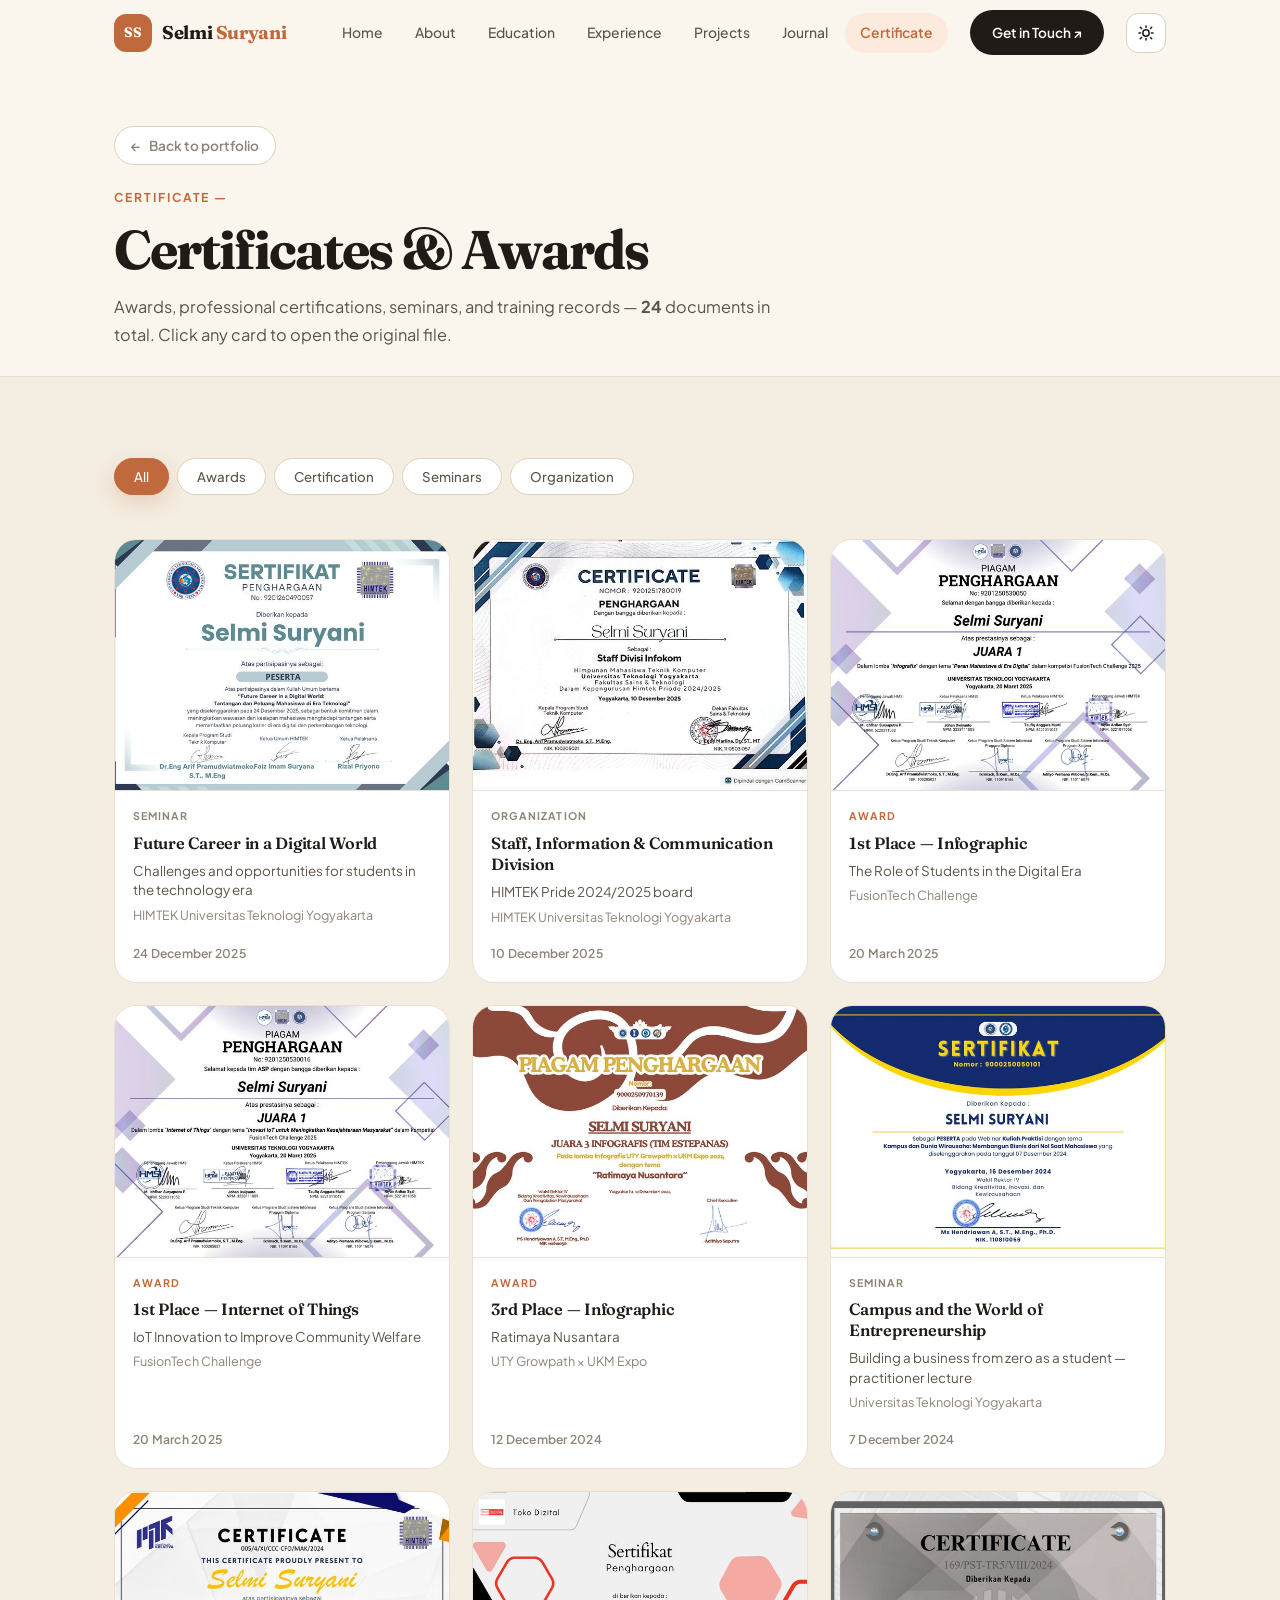
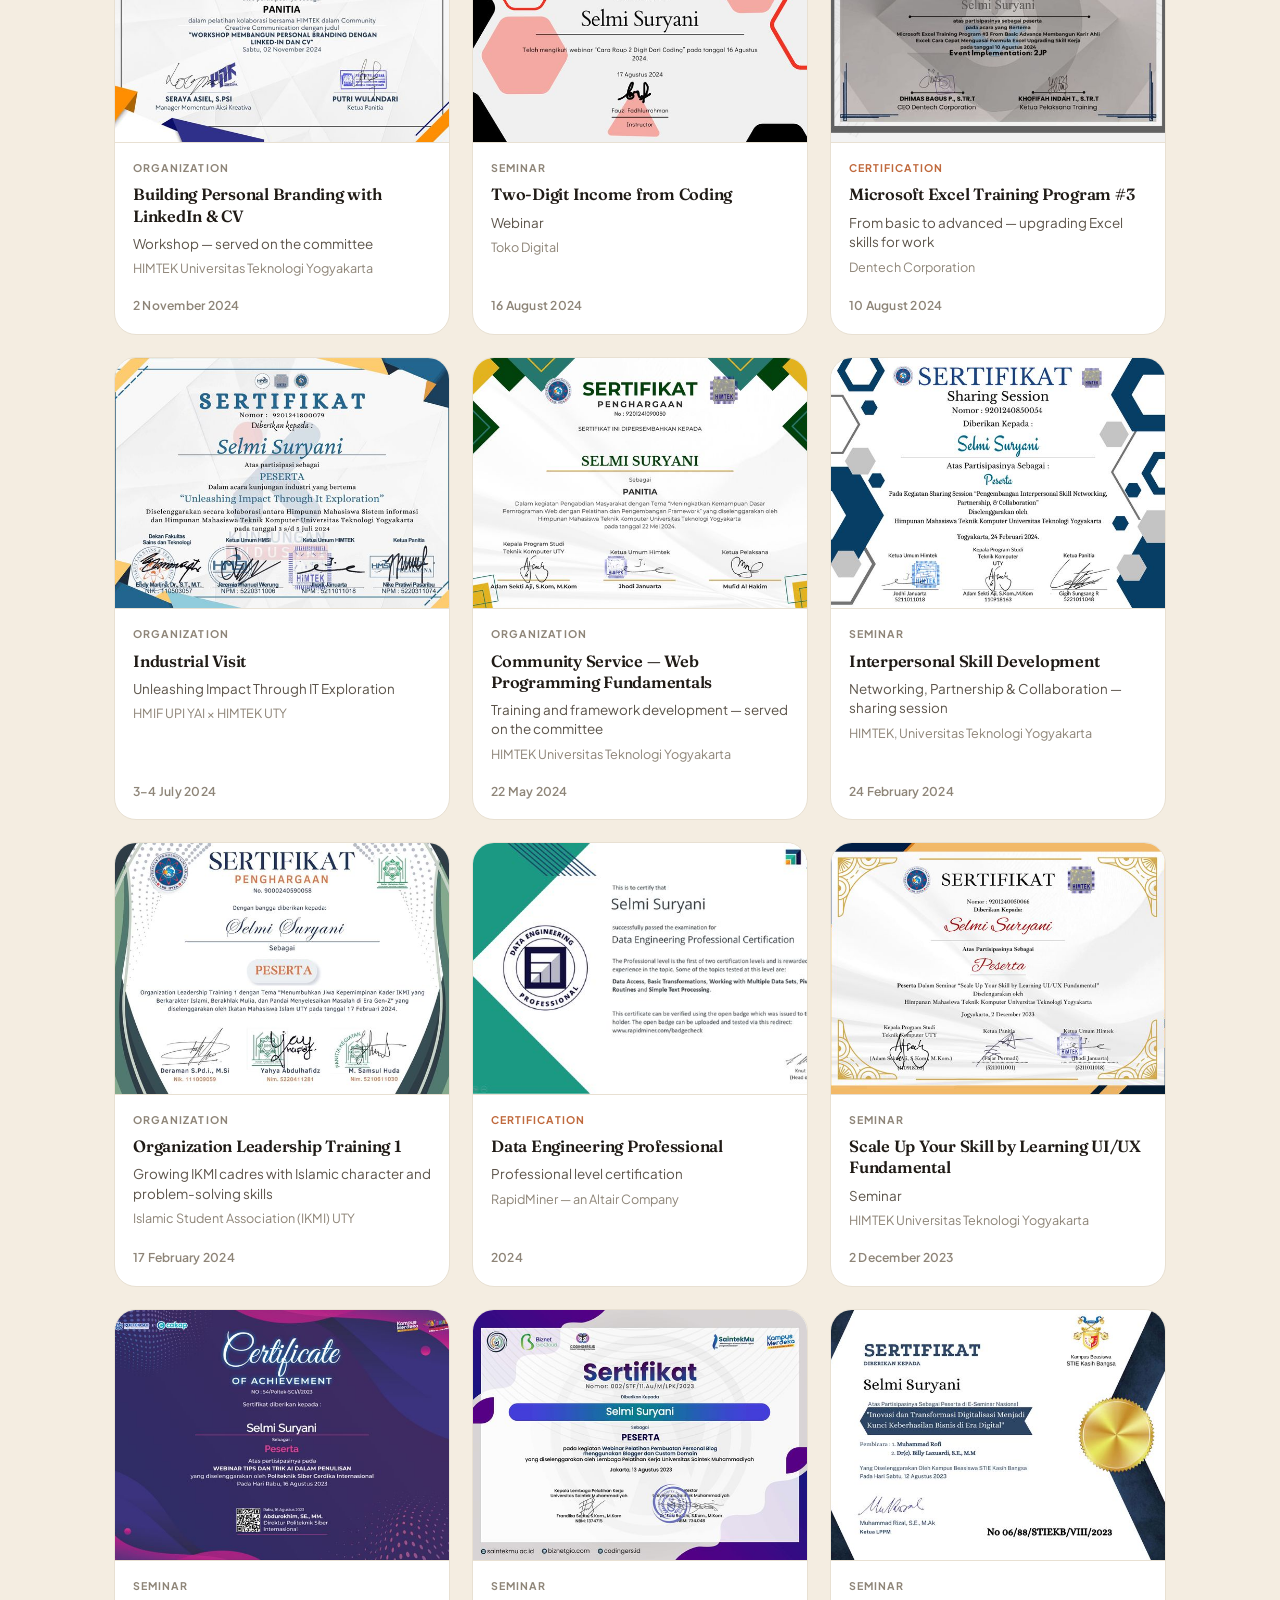
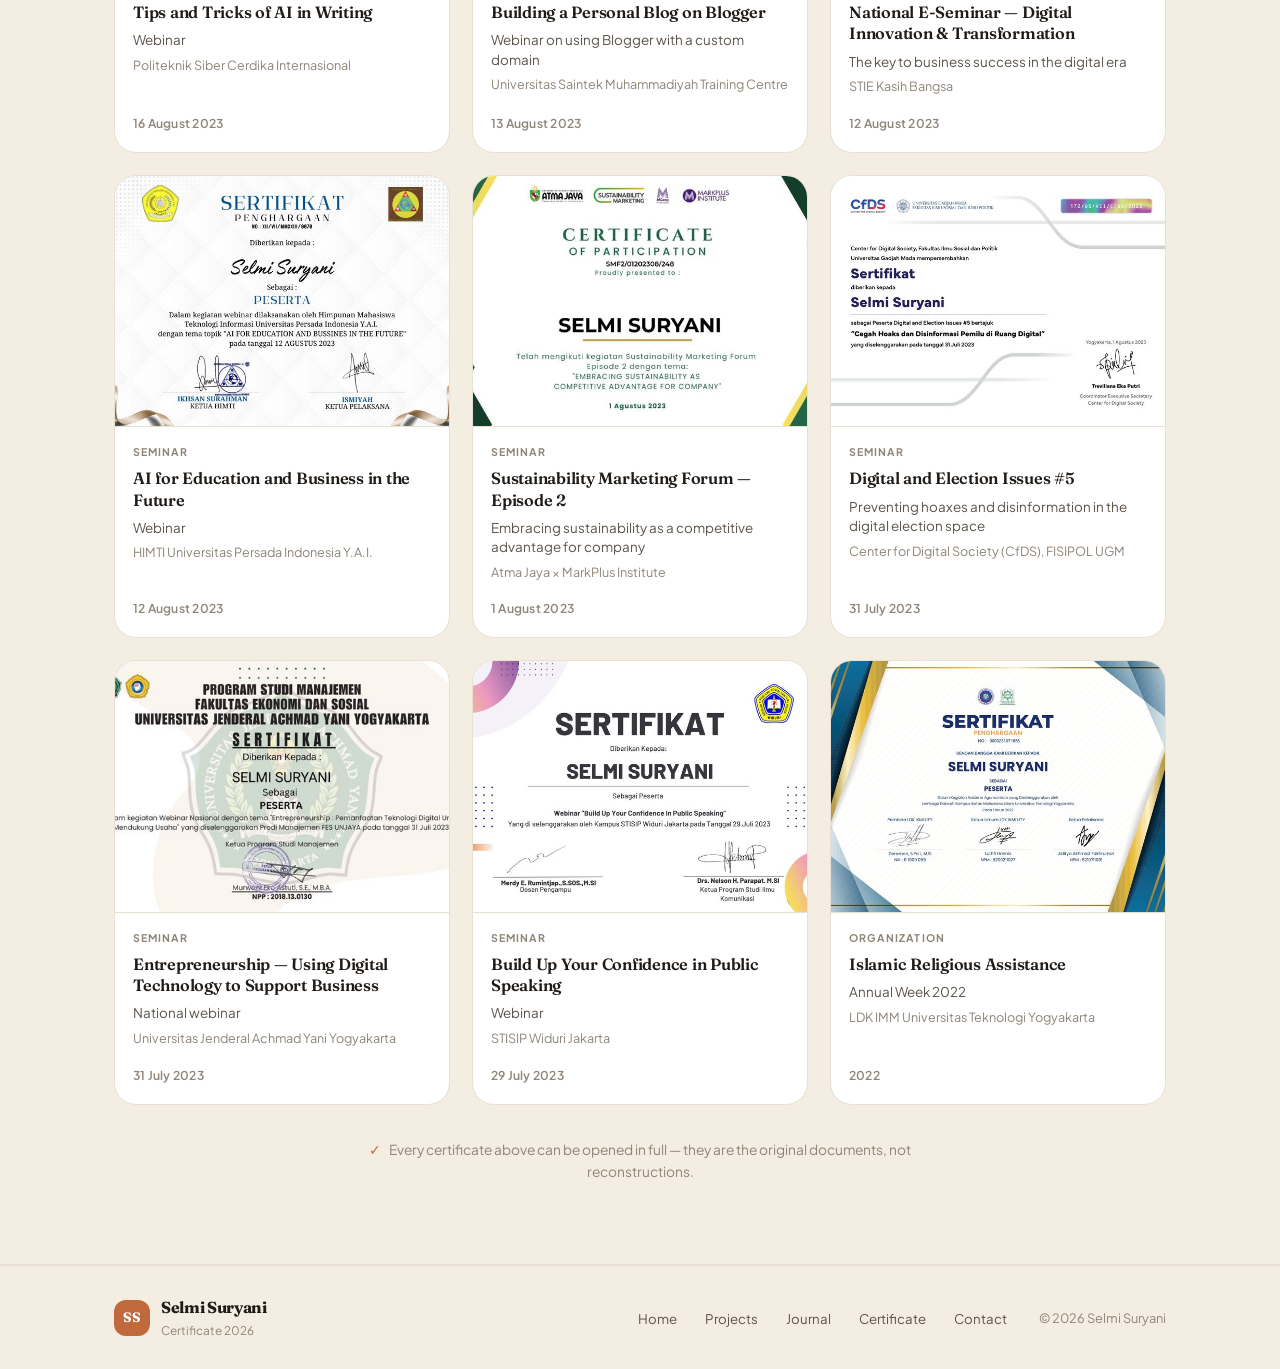
==== commit c526546e: "Hapus foto pribadi, sertifikat EPT (TOEFL), dan nomor telepon; sesuaikan tata letak hero & About" ====
--- a/certificate.html
+++ b/certificate.html
@@ -79,7 +79,7 @@
     <h1 class="jhead__title">Certificates &amp; Awards</h1>
     <p class="jhead__lead">
       Awards, professional certifications, seminars, and training records —
-      <b class="js-count">25</b> documents in total. Click any card to open the original file.
+      <b class="js-count">24</b> documents in total. Click any card to open the original file.
     </p>
   </div>
 </section>
@@ -97,20 +97,7 @@
     </div>
 
     <div class="certs">
-        <article class="cert reveal" data-cat="cert">
-          <a class="cert__thumb" href="assets/docs/certificates/uty-ept-2026.pdf" target="_blank" rel="noopener">
-            <img src="assets/img/certificates/uty-ept-2026.jpg" alt="English Proficiency Test — 473 certificate — UTY Education, Certification &amp; Training Center" loading="lazy">
-          </a>
-          <div class="cert__body">
-            <span class="cert__kind cert__kind--big">Certification</span>
-            <h3 class="cert__t">English Proficiency Test — 473</h3>
-            <p class="cert__sub">Listening 480 · Structure &amp; Written Expression 460 · Reading 480</p>
-            <p class="cert__by">UTY Education, Certification &amp; Training Center</p>
-            <span class="cert__date">6 March 2026</span>
-          </div>
-        </article>
-
-        <article class="cert reveal" data-cat="seminar">
+                <article class="cert reveal" data-cat="seminar">
           <a class="cert__thumb" href="assets/docs/certificates/himtek-kuliah-umum-career-2025.jpg" target="_blank" rel="noopener">
             <img src="assets/img/certificates/himtek-kuliah-umum-career-2025.jpg" alt="Future Career in a Digital World certificate — HIMTEK Universitas Teknologi Yogyakarta" loading="lazy">
           </a>
--- a/assets/css/style.css
+++ b/assets/css/style.css
@@ -216,8 +216,8 @@
 /* ══════════ HERO ══════════ */
 .hero{padding:clamp(120px,17vh,168px) 0 clamp(56px,9vh,90px);}
 .hero__grid{
-  display:grid; grid-template-columns:1.05fr .95fr;
-  gap:clamp(28px,5vw,64px); align-items:center;
+  display:grid; grid-template-columns:1fr;
+  align-items:center;
 }
 .hello{
   display:inline-block; position:relative; font-size:.8rem; font-weight:700;
@@ -248,13 +248,6 @@
   width:8px; height:8px; border-radius:50%; background:#5E9A52;
   box-shadow:0 0 0 4px var(--ok-dot);
 }
-
-.hero__media{position:relative; display:flex; justify-content:center;}
-.portrait{
-  width:min(100%,358px); aspect-ratio:4/5; border-radius:var(--r); overflow:hidden;
-  background:var(--peach);
-}
-.portrait img{width:100%; height:100%; object-fit:cover; object-position:50% 20%;}
 
 /* ══════════ SECTIONS ══════════ */
 .sec{padding:clamp(54px,9vh,96px) 0;}
@@ -281,14 +274,9 @@
 
 /* ══════════ ABOUT ══════════ */
 .about{
-  display:grid; grid-template-columns:230px 1fr 210px; gap:clamp(22px,3.5vw,44px);
+  display:grid; grid-template-columns:1fr 210px; gap:clamp(22px,3.5vw,44px);
   align-items:start;
 }
-.about__photo{
-  border-radius:var(--r); overflow:hidden; aspect-ratio:4/5; background:var(--peach);
-  position:sticky; top:100px;
-}
-.about__photo img{width:100%; height:100%; object-fit:cover; object-position:50% 22%;}
 .about__body p{color:var(--ink-2); margin:0 0 15px;}
 .about__body p:last-of-type{margin-bottom:0;}
 .about__body .h2{margin-bottom:18px;}
@@ -408,12 +396,6 @@
 .gal--3{grid-template-columns:repeat(3,1fr);}
 .gal--4{grid-template-columns:repeat(4,1fr);}
 .gal--paper{margin-bottom:14px;}
-/* photography: 3 landscapes in a row, then 2 portraits side by side, centered */
-.gal--photo{grid-template-columns:repeat(3,1fr);}
-.gal--photo:first-of-type{margin-bottom:14px;}
-.gal--photo .shot img{aspect-ratio:16/9; object-fit:cover;}
-.gal--photo-pair{grid-template-columns:repeat(2,minmax(0,1fr)); max-width:420px; margin-inline:auto;}
-.gal--photo-pair .shot img{aspect-ratio:9/16; object-fit:cover;}
 .gal--phone{max-width:460px; gap:18px;}
 
 /* ── Formal report titles (projects without a gallery) ── */
@@ -663,9 +645,7 @@
 
 /* ══════════ RESPONSIVE ══════════ */
 @media (max-width:1080px){
-  .about{grid-template-columns:200px 1fr;}
   .about__stats{grid-column:1/-1; grid-template-columns:repeat(3,1fr);}
-  .about__photo{position:static;}
   .skills{grid-template-columns:repeat(2,1fr);}
   .gal--4{grid-template-columns:repeat(2,1fr);}
   .cta{grid-template-columns:1fr;}
@@ -681,29 +661,25 @@
 }
 @media (max-width:880px){
   .hero__grid{grid-template-columns:1fr; gap:34px;}
-  .hero__media{order:-1; justify-content:flex-start;}
-  .portrait{width:min(100%,280px);}
-  .about{grid-template-columns:1fr;}
+    .about{grid-template-columns:1fr;}
   .about__stats{grid-template-columns:1fr;}
   .edu,.awards{grid-template-columns:1fr;}
   .skills{grid-template-columns:1fr;}
   .proj__head{grid-template-columns:1fr;}
-  .gal--3,.gal--photo{grid-template-columns:repeat(2,1fr);}
+  .gal--3{grid-template-columns:repeat(2,1fr);}
   .jtab{min-width:0; padding:9px 16px;}
   .jtab b{font-size:.86rem;}
   .gal--strip{
     grid-auto-flow:row; grid-template-columns:repeat(auto-fit,minmax(140px,1fr));
     grid-auto-columns:auto; width:auto; max-width:100%;
   }
-  .gal--photo-pair{max-width:360px; margin-inline:auto;}
   .gal--2{grid-template-columns:1fr;}
   .gal--phone{max-width:420px; margin-inline:auto;}
   .exp__item{grid-template-columns:1fr; gap:14px;}
 }
 @media (max-width:560px){
   .hero__btns .btn{width:100%; justify-content:center;}
-  .gal--4,.gal--3,.gal--paper,.gal--photo{grid-template-columns:1fr;}
-  .gal--photo-pair{grid-template-columns:repeat(2,1fr);}
+  .gal--4,.gal--3,.gal--paper{grid-template-columns:1fr;}
   .nav__cta{display:none;}
   .trophy__where{white-space:normal;}
   .cta{padding:24px 20px;}
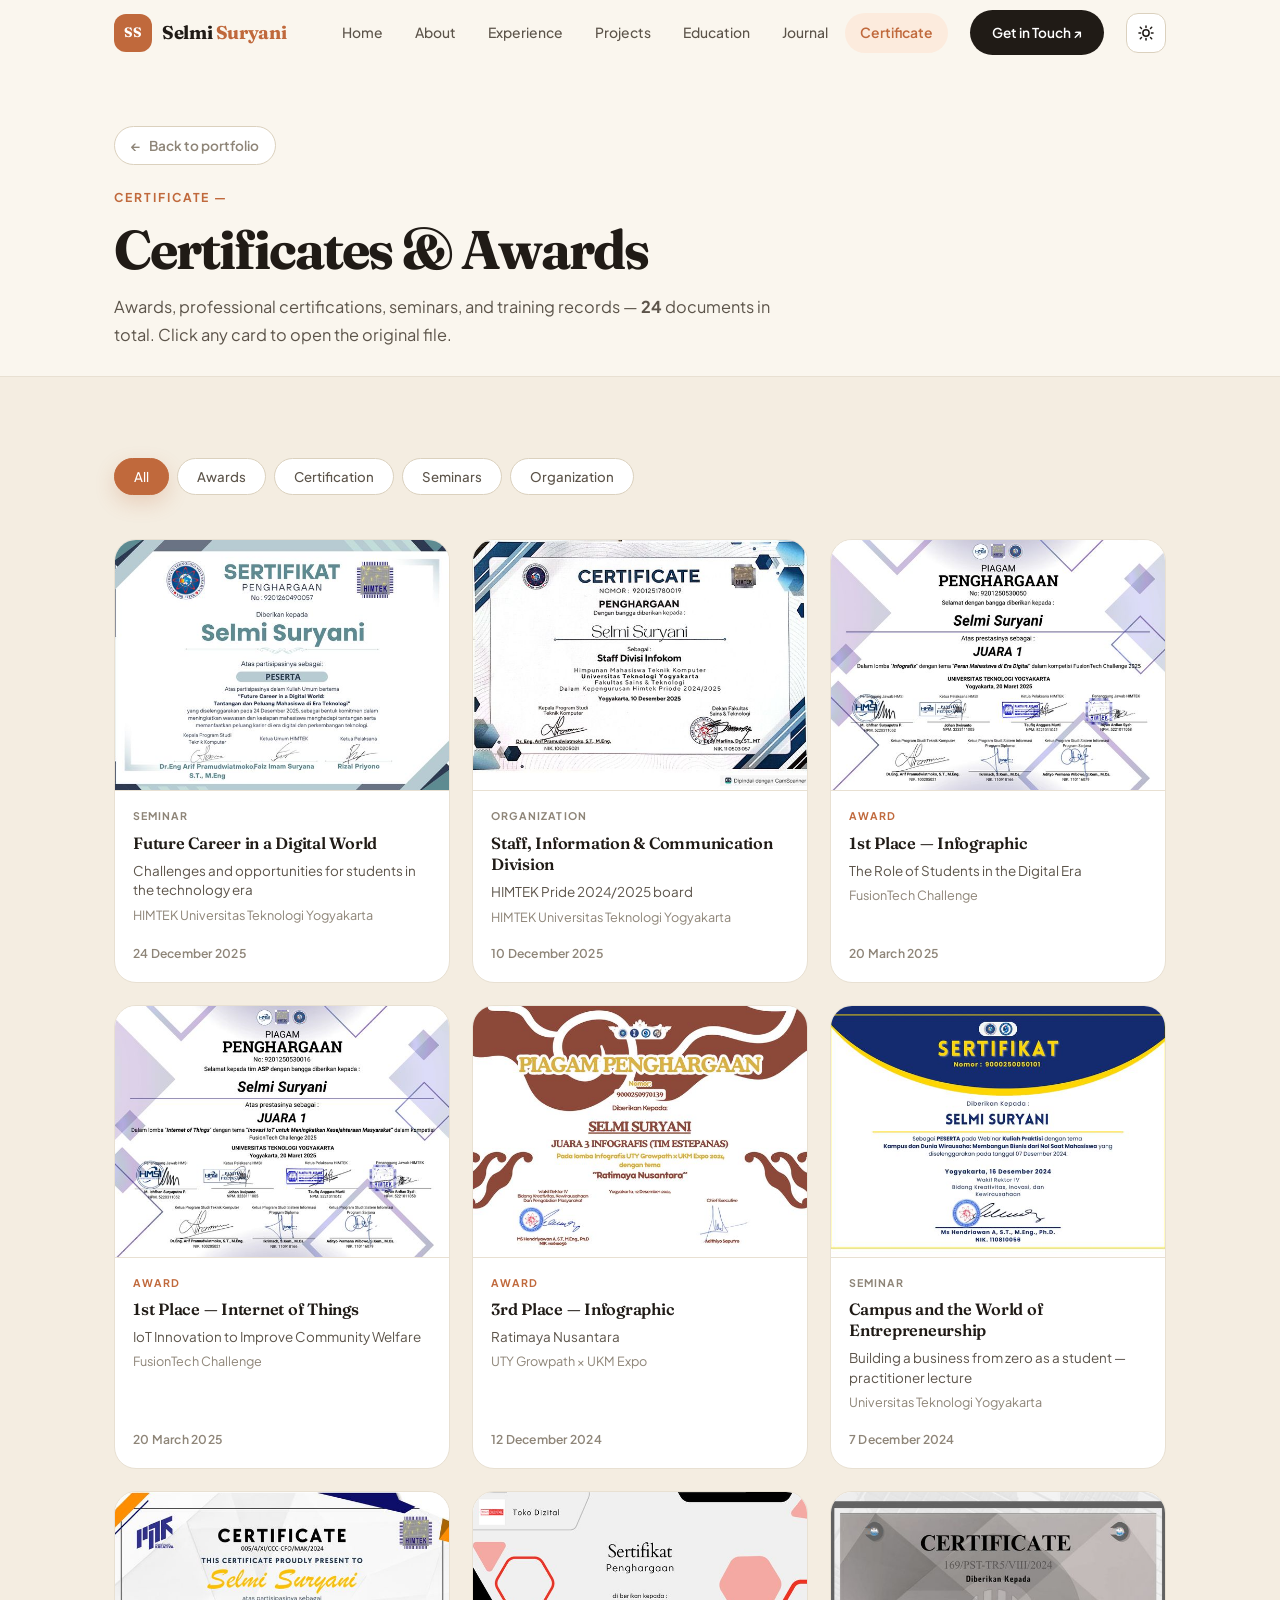
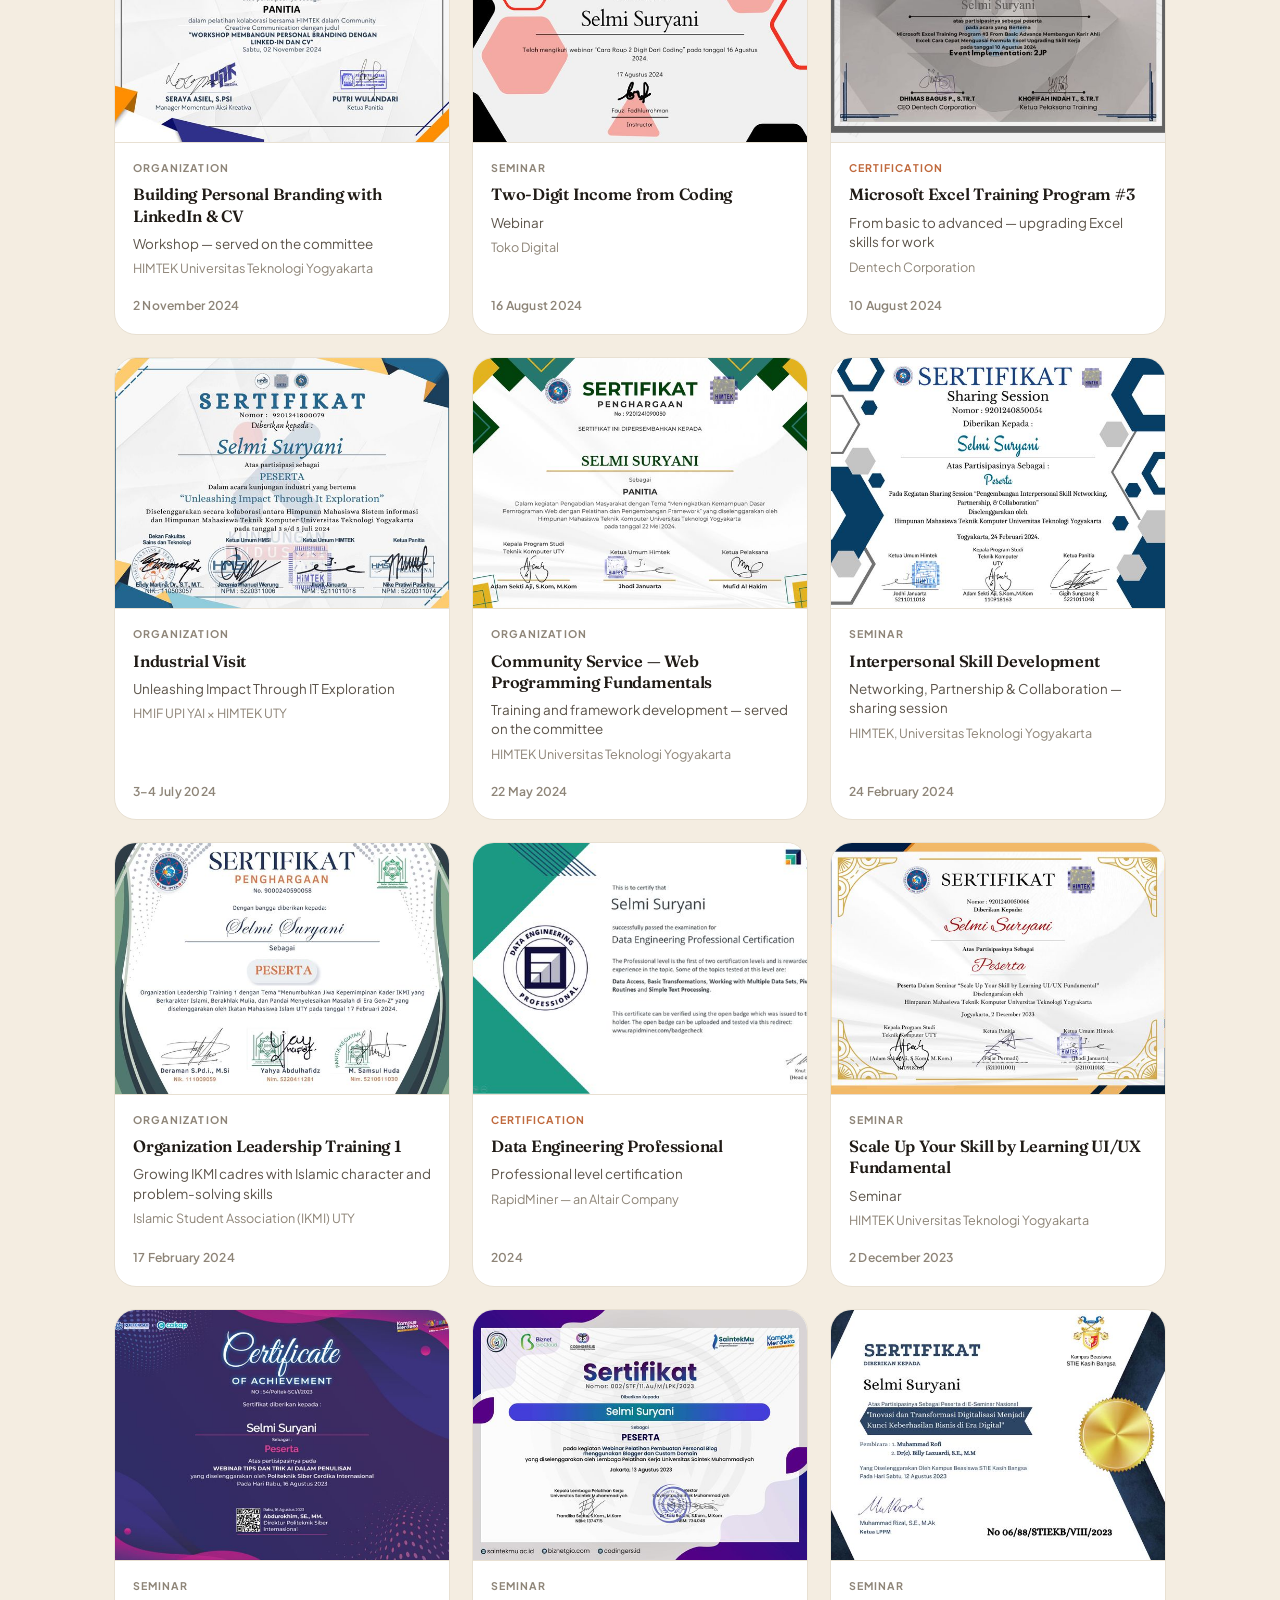
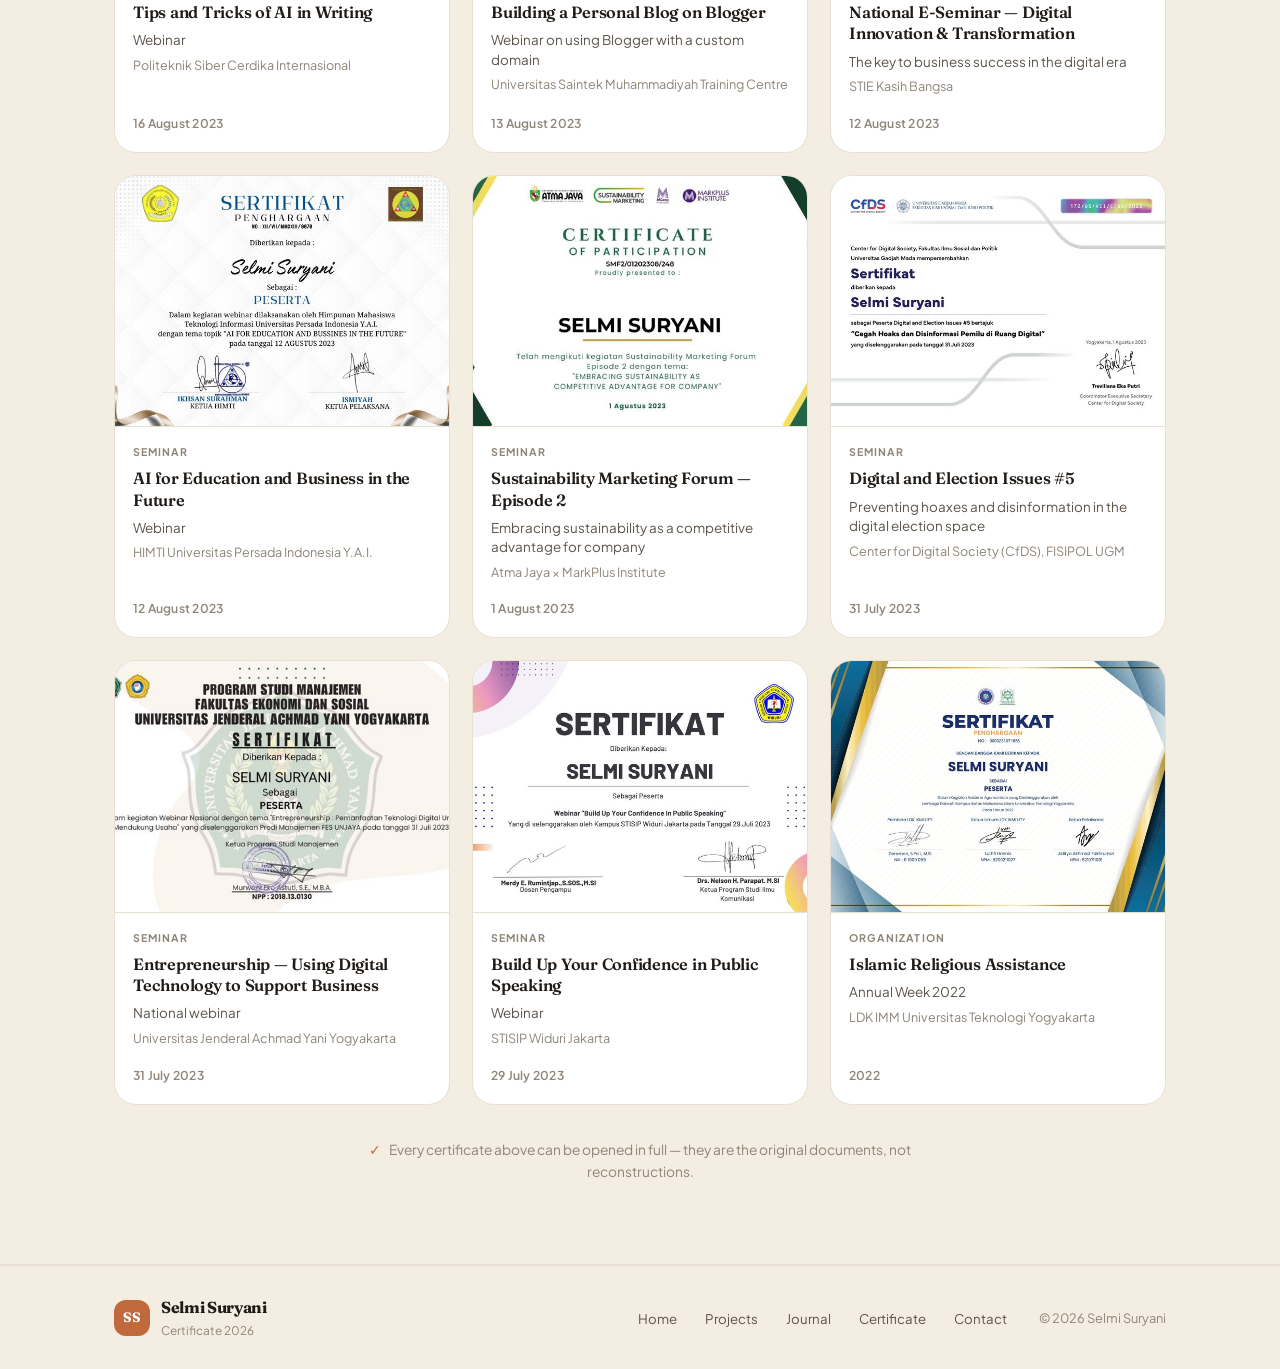
==== commit 424638f9: "Hero dipusatkan & dilebarkan (tanpa foto); Academic Journey dipindah ke bawah; poster Sweet Escape &" ====
--- a/certificate.html
+++ b/certificate.html
@@ -38,9 +38,9 @@
     <nav class="nav__links" id="navLinks">
       <a href="index.html">Home</a>
       <a href="index.html#about">About</a>
-      <a href="index.html#education">Education</a>
       <a href="index.html#experience">Experience</a>
       <a href="index.html#projects">Projects</a>
+      <a href="index.html#education">Education</a>
       <a href="journal.html">Journal</a>
       <a href="certificate.html" class="is-on">Certificate</a>
     </nav>
--- a/assets/css/style.css
+++ b/assets/css/style.css
@@ -215,10 +215,10 @@
 
 /* ══════════ HERO ══════════ */
 .hero{padding:clamp(120px,17vh,168px) 0 clamp(56px,9vh,90px);}
-.hero__grid{
-  display:grid; grid-template-columns:1fr;
-  align-items:center;
-}
+/* Tanpa foto, blok teks dipusatkan dan dilebarkan supaya halaman
+   pertama tidak terlihat kosong di sebelah kanan. */
+.hero__grid{display:grid; grid-template-columns:1fr;}
+.hero__copy{max-width:880px; margin-inline:auto; text-align:center;}
 .hello{
   display:inline-block; position:relative; font-size:.8rem; font-weight:700;
   letter-spacing:.15em; text-transform:uppercase; color:var(--ink-3); margin:0 0 16px;
@@ -234,11 +234,11 @@
 }
 .hero__role{
   font-family:var(--serif); font-weight:500; font-size:clamp(1.06rem,2.3vw,1.45rem);
-  line-height:1.4; letter-spacing:-.015em; color:var(--ink); margin:0 0 18px; max-width:24ch;
+  line-height:1.4; letter-spacing:-.015em; color:var(--ink); margin:0 auto 18px; max-width:34ch;
 }
 .hero__role em{font-style:italic; color:var(--terra);}
-.hero__lead{color:var(--ink-2); max-width:52ch; margin:0 0 28px;}
-.hero__btns{display:flex; flex-wrap:wrap; gap:12px; margin-bottom:26px;}
+.hero__lead{color:var(--ink-2); max-width:58ch; margin:0 auto 28px;}
+.hero__btns{display:flex; flex-wrap:wrap; gap:12px; margin-bottom:26px; justify-content:center;}
 
 .status{
   display:inline-flex; align-items:center; gap:9px; font-size:.82rem; color:var(--ink-2);
@@ -258,6 +258,18 @@
 .head--center .eyebrow{margin-bottom:12px;}
 
 /* ── Cards ───────────────────────────────────────── */
+.card__poster{
+  margin:0 0 10px; border-radius:var(--r-sm); overflow:hidden;
+  border:1px solid var(--line); background:var(--paper);
+}
+.card__poster img{
+  display:block; width:100%; aspect-ratio:566/800; object-fit:cover; object-position:top center;
+}
+.card__poster figcaption{
+  padding:8px 10px; font-size:.72rem; color:var(--ink-3);
+  text-align:center; border-top:1px solid var(--line);
+}
+
 .card{
   background:var(--white); border-radius:var(--r); padding:26px 28px;
   border:1px solid var(--line); transition:.26s;
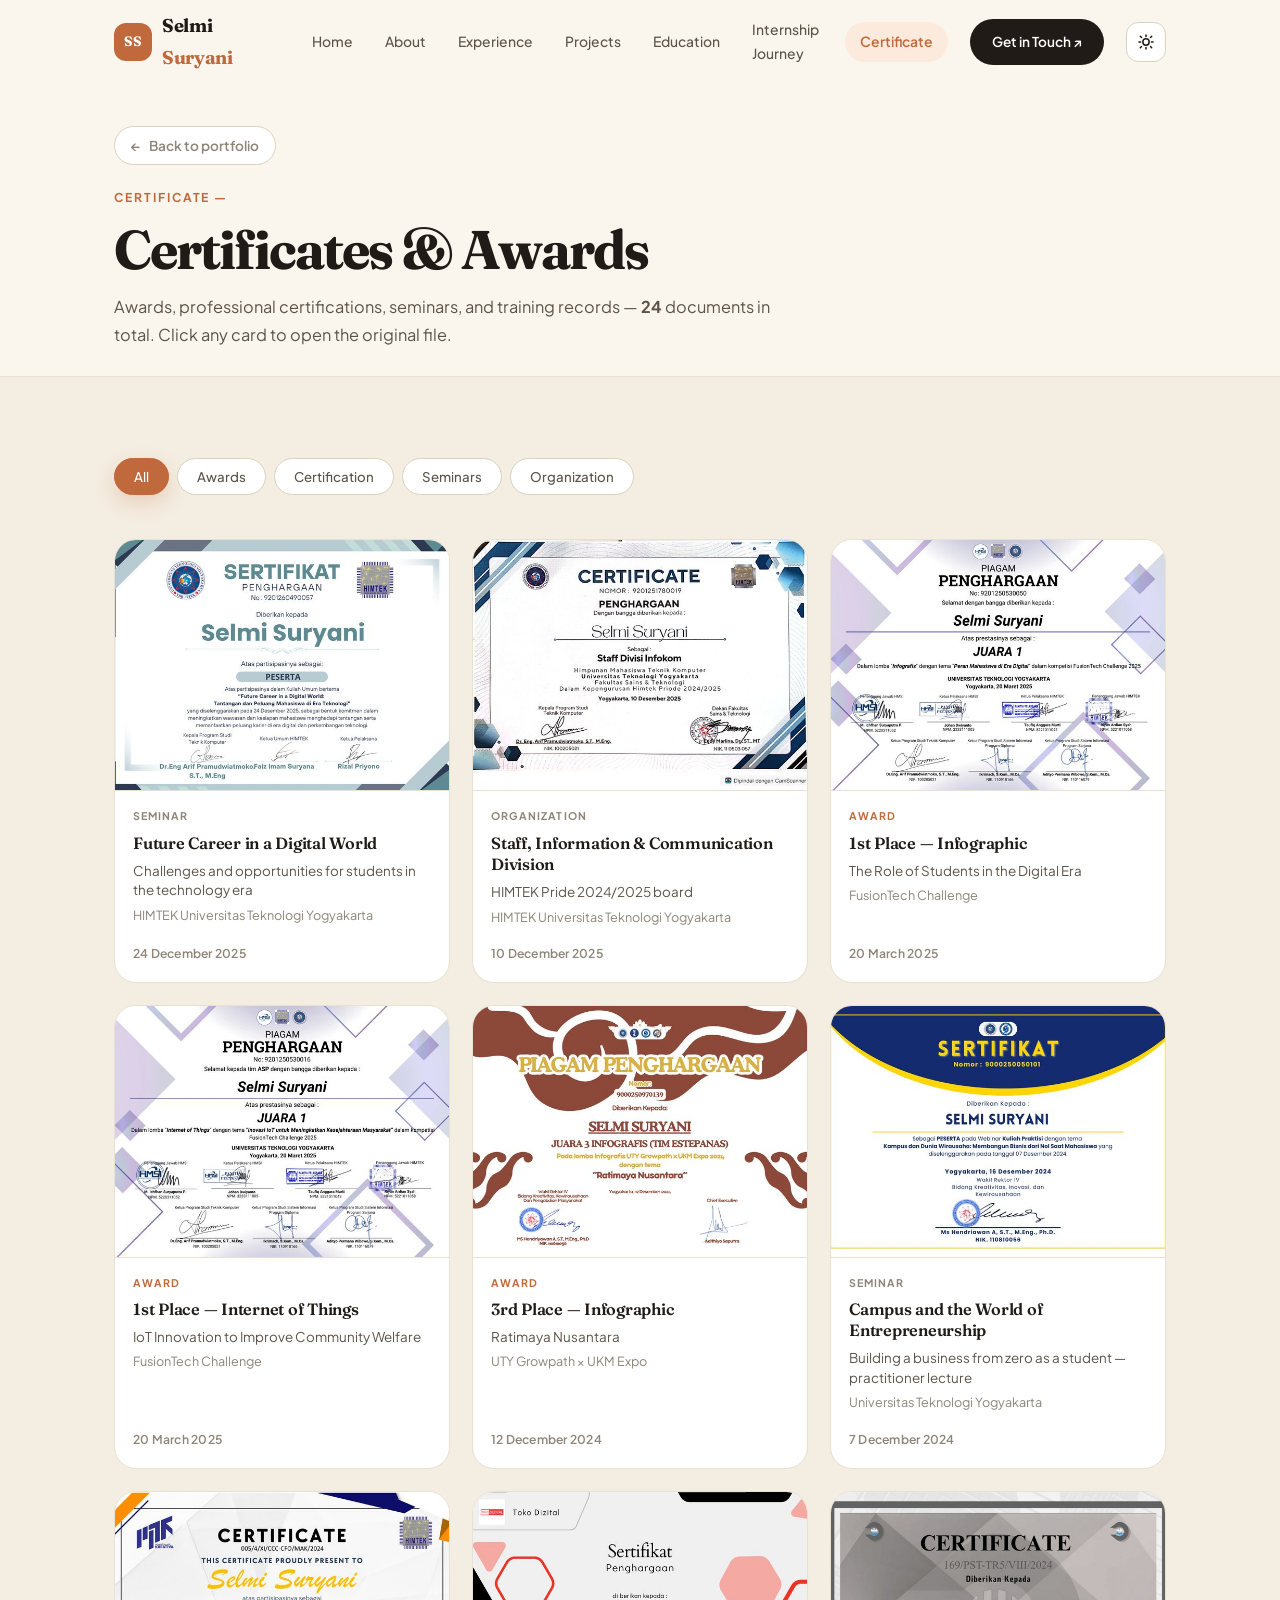
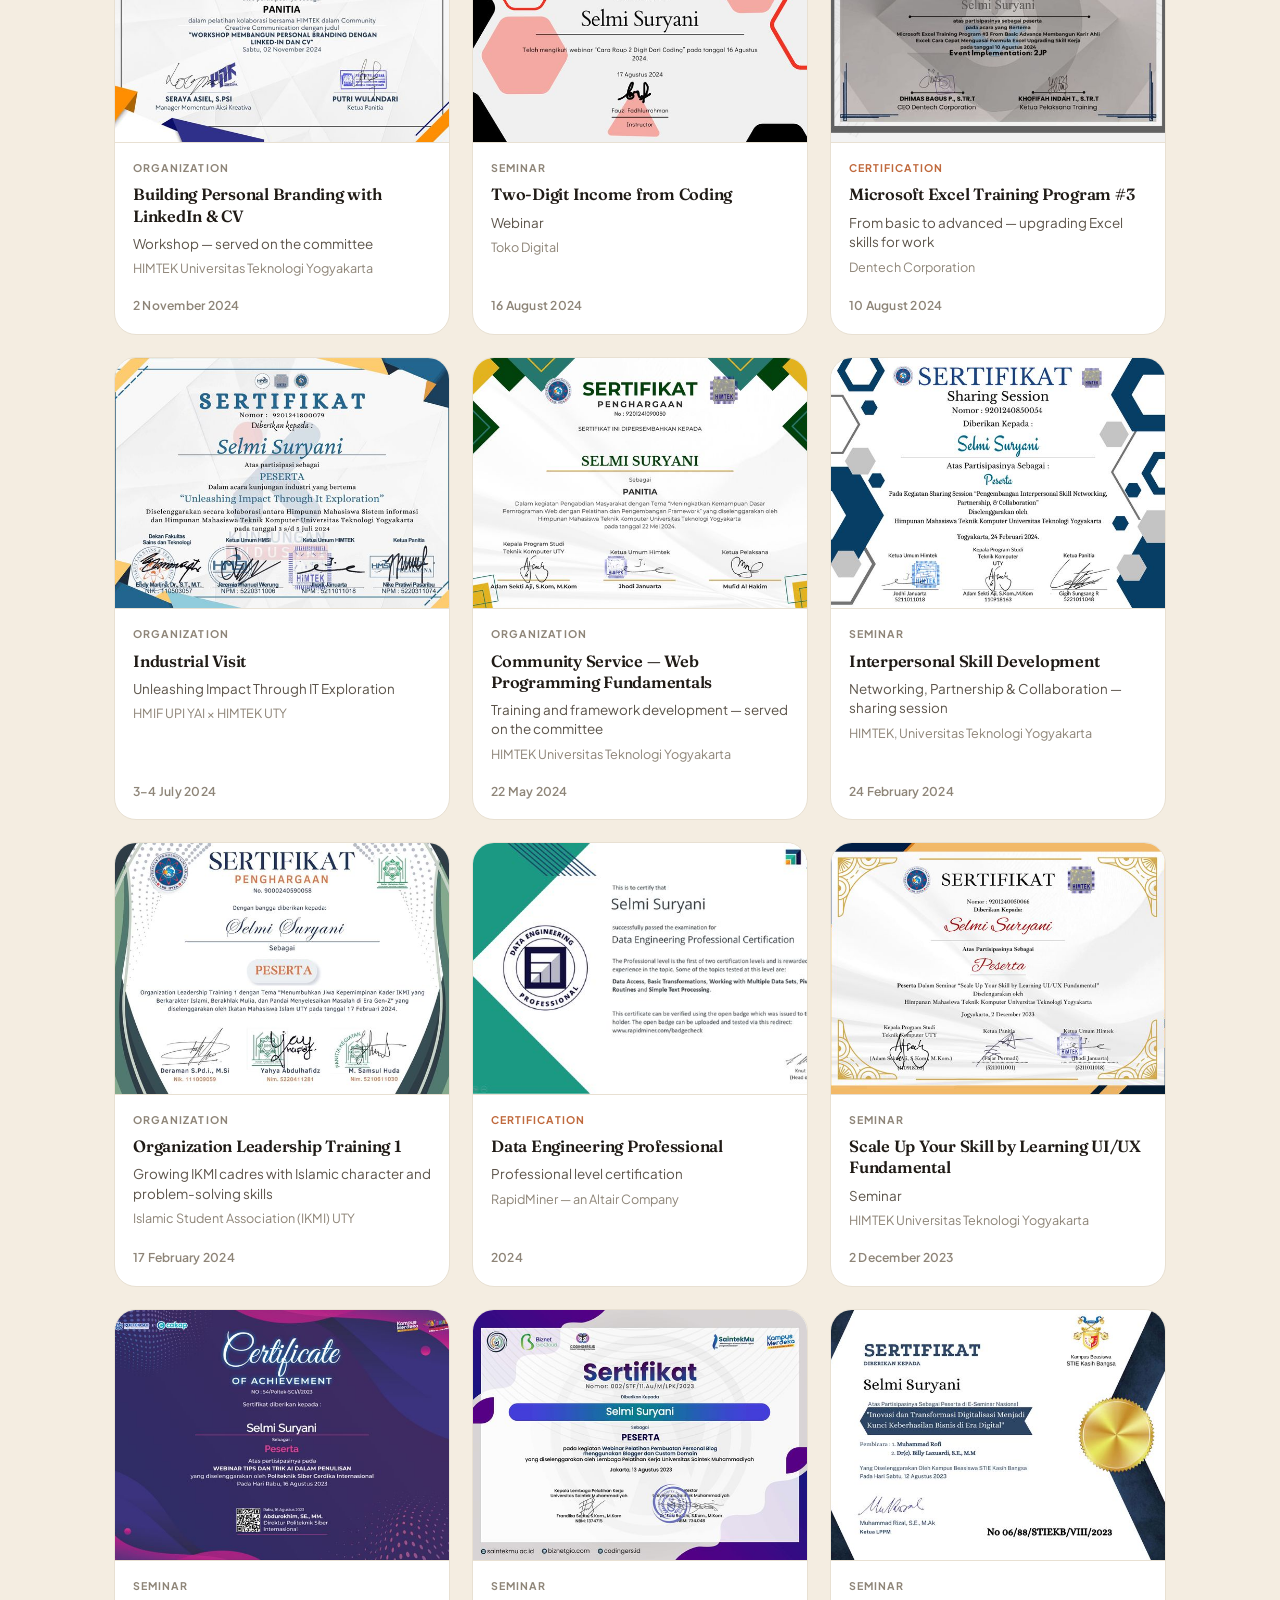
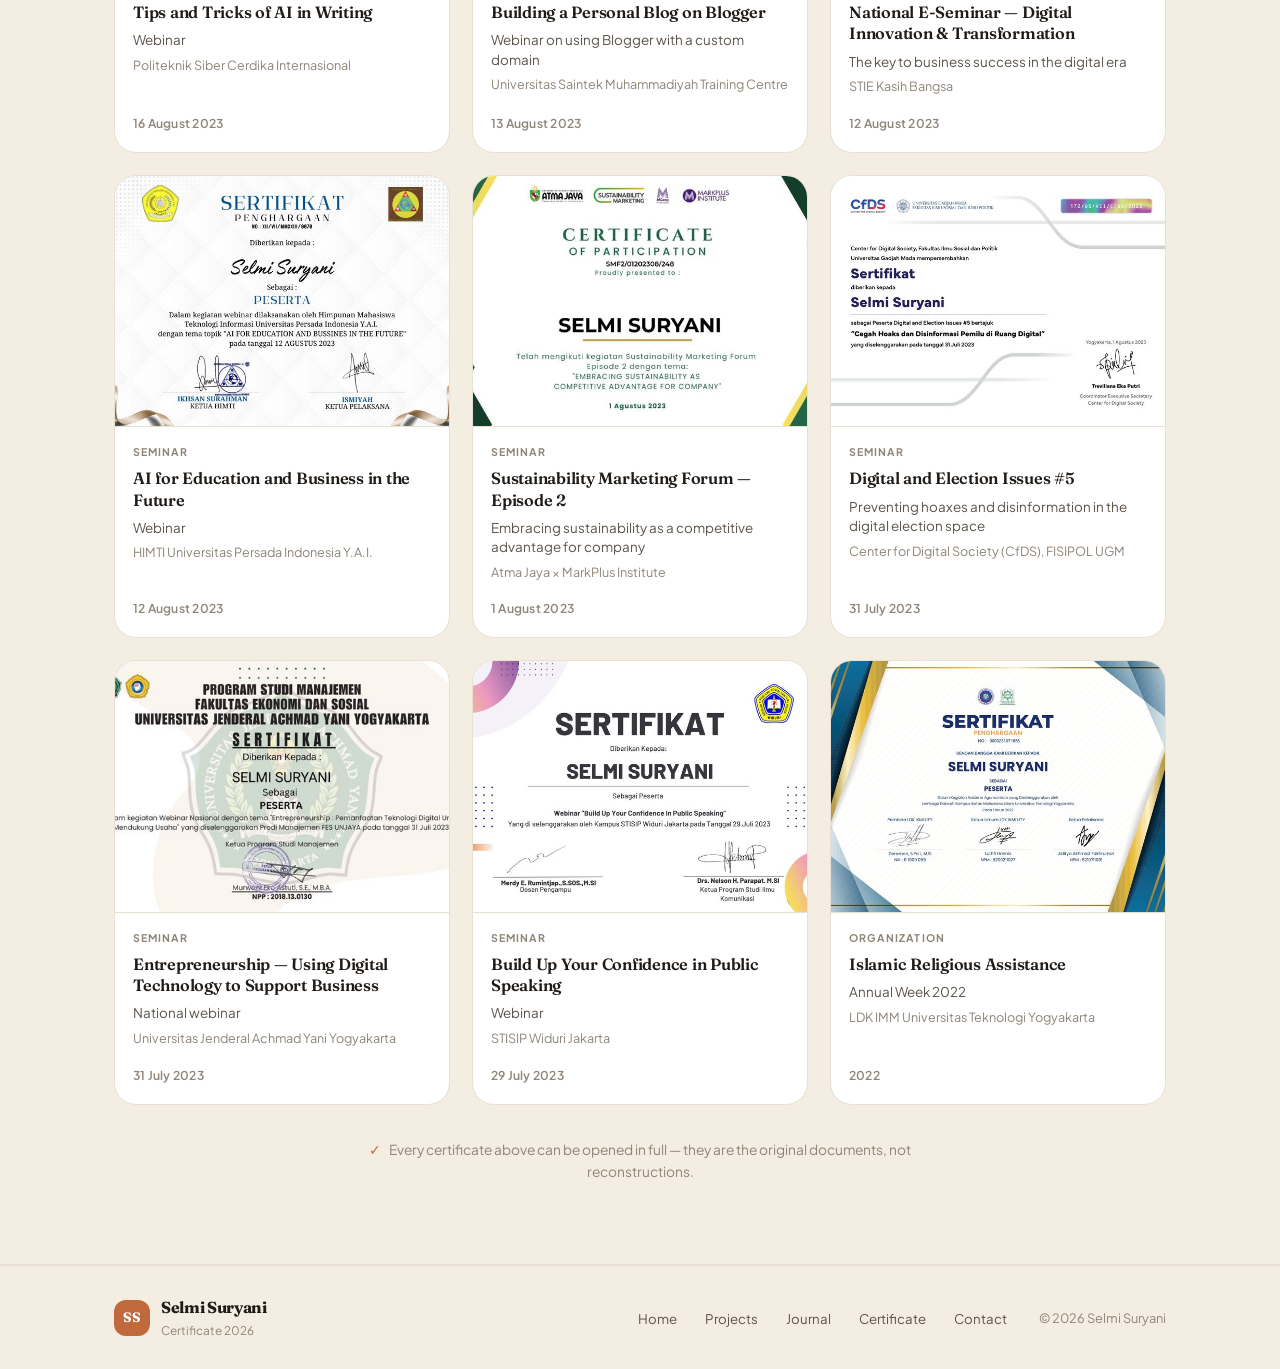
==== commit f6f2f251: "Kembalikan judul halaman jurnal; ganti menu navigasi jadi 'Internship Journey'; menu inline disembun" ====
--- a/certificate.html
+++ b/certificate.html
@@ -41,7 +41,7 @@
       <a href="index.html#experience">Experience</a>
       <a href="index.html#projects">Projects</a>
       <a href="index.html#education">Education</a>
-      <a href="journal.html">Journal</a>
+      <a href="journal.html">Internship Journey</a>
       <a href="certificate.html" class="is-on">Certificate</a>
     </nav>
 
@@ -150,7 +150,7 @@
         </article>
 
         <article class="cert reveal" data-cat="award">
-          <a class="cert__thumb" href="assets/docs/certificates/ratimaya-nusantara-growpath-2024.pdf" target="_blank" rel="noopener">
+          <a class="cert__thumb" href="assets/docs/certificates/ratimaya-nusantara-growpath-2024.jpg" target="_blank" rel="noopener">
             <img src="assets/img/certificates/ratimaya-nusantara-growpath-2024.jpg" alt="3rd Place — Infographic certificate — UTY Growpath × UKM Expo" loading="lazy">
           </a>
           <div class="cert__body">
--- a/assets/css/style.css
+++ b/assets/css/style.css
@@ -234,9 +234,13 @@
 }
 .hero__role{
   font-family:var(--serif); font-weight:500; font-size:clamp(1.06rem,2.3vw,1.45rem);
-  line-height:1.4; letter-spacing:-.015em; color:var(--ink); margin:0 auto 18px; max-width:34ch;
+  line-height:1.4; letter-spacing:-.015em; color:var(--ink); margin:0 auto 18px; max-width:100%;
 }
 .hero__role em{font-style:italic; color:var(--terra);}
+/* Jaga agar 'Focused on ... UI Design' tidak terbelah jadi dua baris.
+   Di layar sempit izin membungkus lagi supaya tidak meluber ke samping. */
+.hero__role .nowrap{white-space:nowrap;}
+@media (max-width:640px){ .hero__role .nowrap{white-space:normal;} }
 .hero__lead{color:var(--ink-2); max-width:58ch; margin:0 auto 28px;}
 .hero__btns{display:flex; flex-wrap:wrap; gap:12px; margin-bottom:26px; justify-content:center;}
 
@@ -258,18 +262,78 @@
 .head--center .eyebrow{margin-bottom:12px;}
 
 /* ── Cards ───────────────────────────────────────── */
-.card__poster{
-  margin:0 0 10px; border-radius:var(--r-sm); overflow:hidden;
+/* Poster penghargaan ditampilkan sekecil thumbnail sertifikat:
+   kotak lanskap 4:3, poster utuh di dalamnya (tidak dipotong). */
+/* Baris tautan di kartu penghargaan — poster, foto & sertifikat
+   dibuka lewat tautan (tidak ditampilkan sebagai gambar di kartu). */
+.card__links{display:flex; flex-wrap:wrap; gap:8px; margin-top:auto; padding-top:4px;}
+.card__links .card__link{margin:0;}
+
+/* Halaman penampil kode sumber */
+.code{
+  background:var(--paper); border:1px solid var(--line);
+  border-radius:var(--r); overflow:hidden;
+}
+.code__head{
+  display:flex; align-items:center; justify-content:space-between; gap:14px;
+  flex-wrap:wrap; padding:13px 18px;
+  border-bottom:1px solid var(--line); background:var(--white);
+}
+.code__name{font-size:.84rem; color:var(--ink-2);}
+.code__dl{font-size:.82rem; font-weight:600; color:var(--terra); text-decoration:none;}
+.code__dl:hover{color:var(--terra-d); text-decoration:underline;}
+.code pre{
+  margin:0; padding:20px 22px; overflow-x:auto; -webkit-overflow-scrolling:touch;
+  font-family:ui-monospace,SFMono-Regular,'Cascadia Mono',Consolas,'Courier New',monospace;
+  font-size:.82rem; line-height:1.66; color:var(--ink-2); tab-size:2;
+}
+.code pre code{white-space:pre; display:block; min-width:max-content;}
+.code__tags{margin-top:22px;}
+
+/* Kartu unggulan — proyek IoT yang meraih 1st Place: galeri foto,
+   ringkasan proyek dan daftar alat & bahan. Lebar penuh satu baris. */
+.awards .card--feature{grid-column:1/-1;}
+.card__grid{
+  display:grid; grid-template-columns:minmax(0,.82fr) minmax(0,1.18fr);
+  gap:32px; align-items:stretch;
+}
+.card__gallery{display:grid; grid-template-columns:1fr 1fr; gap:12px;}
+.card__gallery figure{
+  margin:0; border-radius:var(--r-sm); overflow:hidden;
   border:1px solid var(--line); background:var(--paper);
 }
-.card__poster img{
-  display:block; width:100%; aspect-ratio:566/800; object-fit:cover; object-position:top center;
-}
-.card__poster figcaption{
-  padding:8px 10px; font-size:.72rem; color:var(--ink-3);
-  text-align:center; border-top:1px solid var(--line);
-}
-
+.card__gallery img{display:block; width:100%; height:auto;}
+.card__gallery figcaption{
+  padding:7px 10px; font-size:.7rem; line-height:1.3; color:var(--ink-3);
+  text-align:center; border-top:1px solid var(--line); background:var(--white);
+}
+.card__body{display:flex; flex-direction:column; gap:6px;}
+/* Kolom kiri: foto prototipe di atas, tangkapan layar ditempel ke dasar kolom
+   supaya batas bawahnya sejajar dengan baris tautan di kolom kanan. */
+.card__media-col{display:flex; flex-direction:column; gap:16px; min-width:0;}
+.card__shots{margin-top:auto;}
+/* Tangkapan layar di kolom kiri kartu unggulan */
+@media (max-width:660px){
+  .card__shots.gal--2{grid-template-columns:1fr;}
+}
+.card__sub{
+  font-family:var(--serif); font-size:1.02rem; font-weight:600;
+  letter-spacing:-.01em; color:var(--ink); margin:4px 0 0;
+}
+.card__text{font-size:.92rem; line-height:1.66; color:var(--ink-2); margin:8px 0 0;}
+.card__label{
+  font-size:.7rem; font-weight:700; letter-spacing:.1em; text-transform:uppercase;
+  color:var(--ink-3); margin:14px 0 0;
+}
+.card__specs{list-style:none; margin:7px 0 0; padding:0; display:grid; gap:5px;}
+.card__specs li{position:relative; padding-left:15px; font-size:.86rem; line-height:1.5; color:var(--ink-2);}
+.card__specs li::before{
+  content:""; position:absolute; left:0; top:.58em;
+  width:5px; height:5px; border-radius:50%; background:var(--terra);
+}
+@media (max-width:880px){
+  .card__grid{grid-template-columns:1fr; gap:22px;}
+}
 .card{
   background:var(--white); border-radius:var(--r); padding:26px 28px;
   border:1px solid var(--line); transition:.26s;
@@ -402,6 +466,32 @@
 }
 .proj__meta{font-size:.8rem; color:var(--terra); font-weight:600; margin:0;}
 .proj__desc{margin:0; color:var(--ink-2); font-size:.94rem;}
+
+/* ── Ringkasan proyek (cara kerja, alat & bahan, hasil) ── */
+.proj__brief{
+  display:grid; grid-template-columns:1fr 1.1fr; gap:14px clamp(20px,4vw,54px);
+  align-items:start; margin:0 0 22px;
+}
+.proj__col{display:flex; flex-direction:column;}
+.proj__label{
+  font-size:.7rem; font-weight:700; letter-spacing:.1em; text-transform:uppercase;
+  color:var(--ink-3); margin:0 0 7px;
+}
+.proj__label:not(:first-child){margin-top:16px;}
+.proj__text{margin:0; color:var(--ink-2); font-size:.9rem; line-height:1.62;}
+.proj__specs{list-style:none; margin:0; padding:0; display:grid; gap:5px;}
+.proj__specs li{
+  position:relative; padding-left:15px;
+  font-size:.87rem; line-height:1.56; color:var(--ink-2);
+}
+.proj__specs li::before{
+  content:""; position:absolute; left:0; top:.58em;
+  width:5px; height:5px; border-radius:50%; background:var(--terra);
+}
+.proj__report{margin-top:18px;}
+@media (max-width:860px){
+  .proj__brief{grid-template-columns:1fr; gap:6px;}
+}
 
 .gal{display:grid; gap:14px;}
 .gal--2{grid-template-columns:repeat(2,1fr);}
@@ -450,6 +540,20 @@
   padding:11px 14px; font-size:.77rem; font-weight:500; color:var(--ink-2);
   background:var(--white); border-top:1px solid var(--line);
 }
+
+/* ── Thumbnail disamarkan — dokumen berisi data internal ──
+   Gambar sengaja diburamkan dan tidak bisa dibuka besar lewat lightbox. */
+.shot--blur{cursor:default;}
+.shot--blur:hover{transform:none; box-shadow:none; border-color:var(--line);}
+.shot--blur img{filter:blur(11px);}
+.shot--blur:hover img{transform:none;}
+.shot__lock{
+  position:absolute; top:10px; left:10px; z-index:2;
+  font-size:.6rem; font-weight:700; letter-spacing:.09em; text-transform:uppercase;
+  color:var(--ink-2); padding:4px 10px; border-radius:100px;
+  background:var(--surface-chip); border:1px solid var(--line-2);
+  -webkit-backdrop-filter:blur(6px); backdrop-filter:blur(6px);
+}
 .gal--4 .shot img{aspect-ratio:566/800; object-fit:cover; object-position:top center;}
 .gal--paper .shot img{aspect-ratio:4/3; object-fit:contain; background:var(--paper); padding:10px;}
 .gal--tall{max-width:640px;}
@@ -568,6 +672,8 @@
 .jentry{background:var(--white); border:1px solid var(--line); border-radius:var(--r);
   padding:clamp(26px,4vw,44px);}
 .jentry__head{padding-bottom:20px; margin-bottom:22px; border-bottom:1px solid var(--line);}
+/* Beberapa entri mingguan menumpuk dalam satu bulan */
+.jpanel .jentry + .jentry{margin-top:22px;}
 .jentry__date{
   display:inline-block; font-size:.74rem; font-weight:700; letter-spacing:.11em;
   text-transform:uppercase; color:var(--terra); margin-bottom:10px;
@@ -656,11 +762,9 @@
 .js .reveal.is-in{opacity:1; transform:none;}
 
 /* ══════════ RESPONSIVE ══════════ */
-@media (max-width:1080px){
-  .about__stats{grid-column:1/-1; grid-template-columns:repeat(3,1fr);}
-  .skills{grid-template-columns:repeat(2,1fr);}
-  .gal--4{grid-template-columns:repeat(2,1fr);}
-  .cta{grid-template-columns:1fr;}
+/* Menu panjang ("Internship Journey") butuh ruang lebih — menu inline
+   disembunyikan lebih awal, jadi tombol burger di ambang 1240px. */
+@media (max-width:1240px){
   .nav__links{display:none;}
   .nav__burger{display:flex;}
   .nav__links.is-open{
@@ -670,6 +774,12 @@
     box-shadow:0 22px 48px rgba(32,27,22,.14);
   }
   .nav__links.is-open a{padding:12px 15px;}
+}
+@media (max-width:1080px){
+  .about__stats{grid-column:1/-1; grid-template-columns:repeat(3,1fr);}
+  .skills{grid-template-columns:repeat(2,1fr);}
+  .gal--4{grid-template-columns:repeat(2,1fr);}
+  .cta{grid-template-columns:1fr;}
 }
 @media (max-width:880px){
   .hero__grid{grid-template-columns:1fr; gap:34px;}
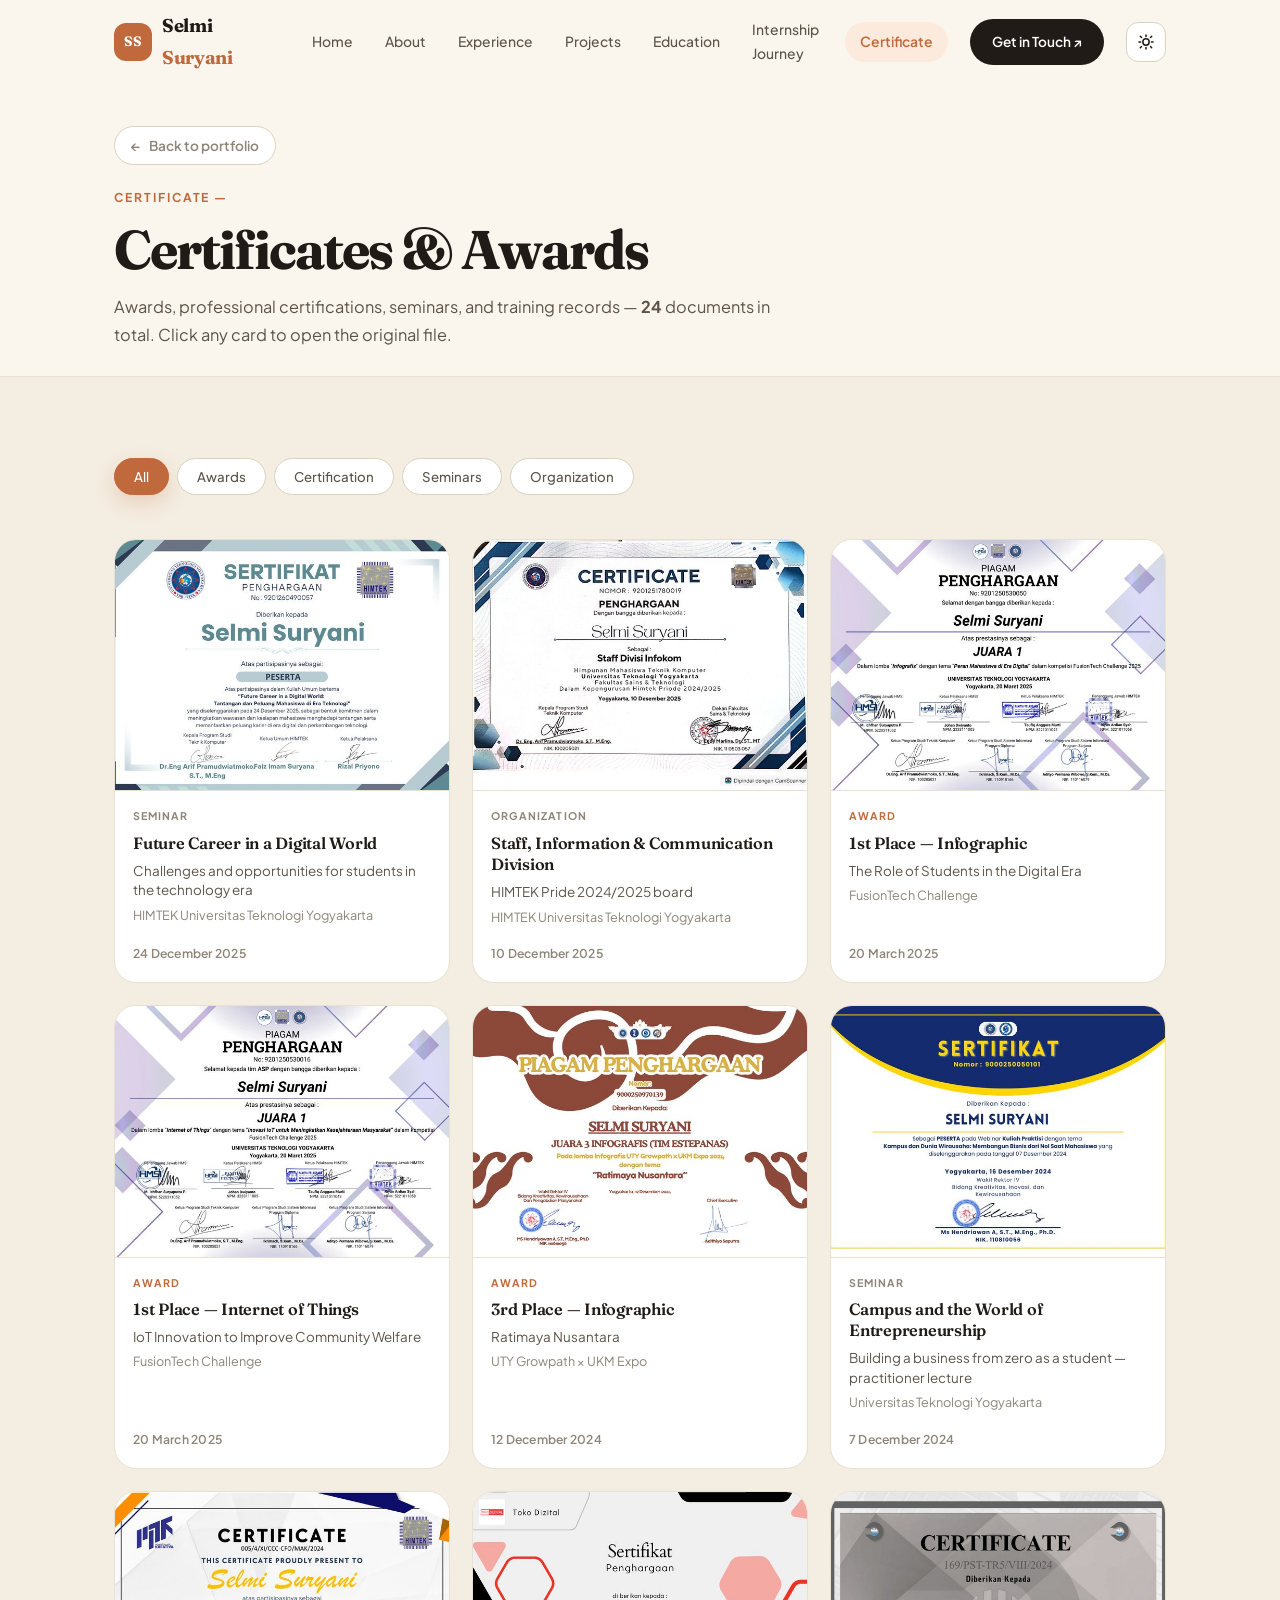
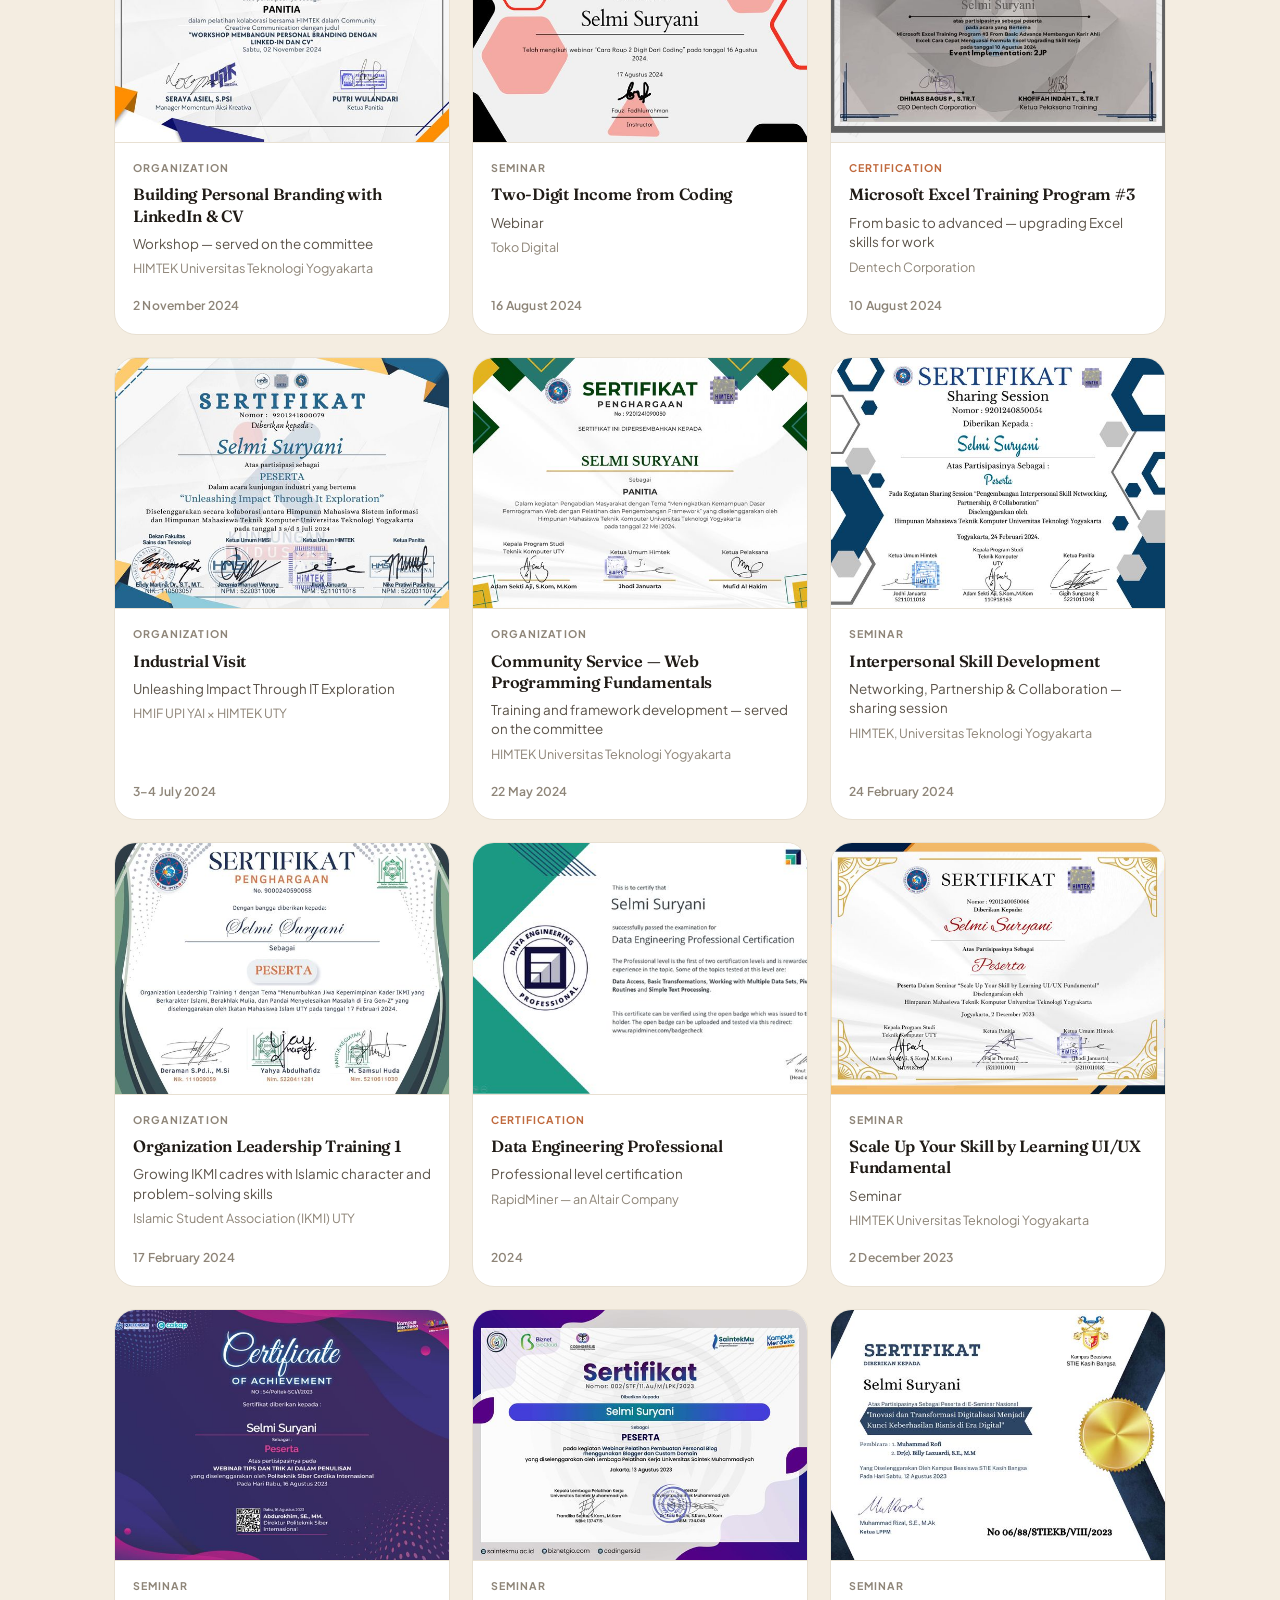
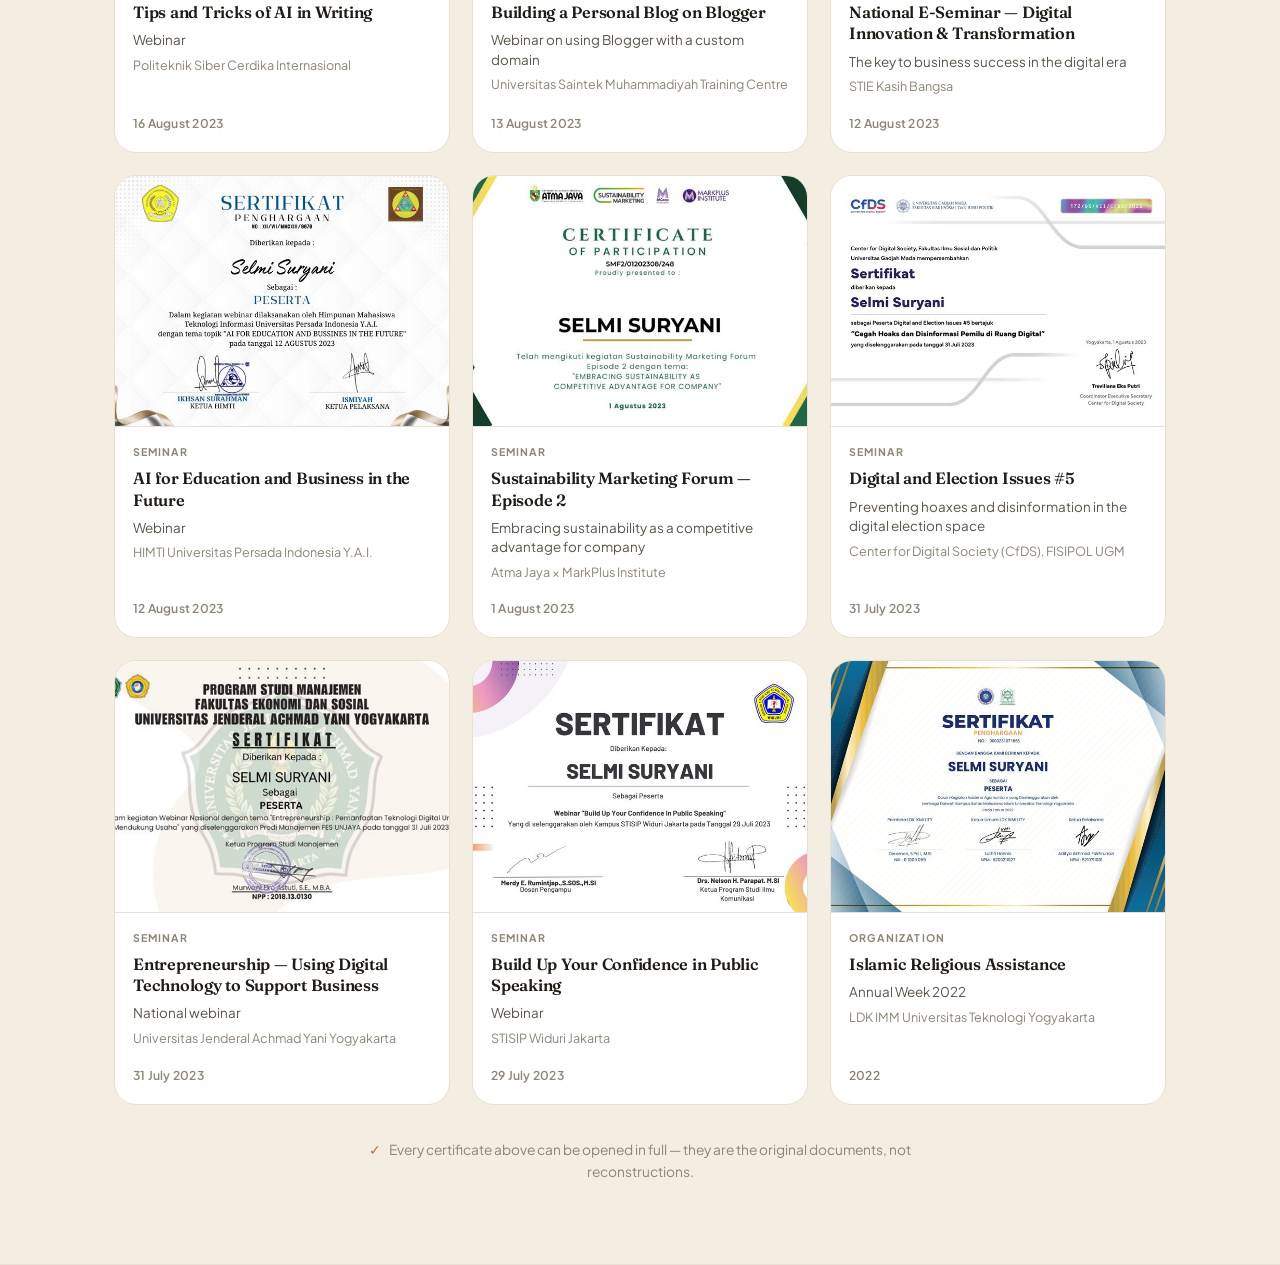
==== commit c432e31d: "Hapus footer di bagian paling bawah dari seluruh halaman" ====
--- a/certificate.html
+++ b/certificate.html
@@ -420,25 +420,8 @@
 
 </main>
 
-<footer class="foot">
-  <div class="wrap foot__in">
-    <div class="foot__brand">
-      <span class="logo__mark">SS</span>
-      <div>
-        <b>Selmi Suryani</b>
-        <i>Certificate 2026</i>
-      </div>
-    </div>
-    <ul class="foot__nav">
-      <li><a href="index.html">Home</a></li>
-      <li><a href="index.html#projects">Projects</a></li>
-      <li><a href="journal.html">Journal</a></li>
-      <li><a href="certificate.html">Certificate</a></li>
-      <li><a href="index.html#contact">Contact</a></li>
-    </ul>
-    <span class="foot__cp">© <span id="year">2026</span> Selmi Suryani</span>
-  </div>
-</footer>
+
+
 
 <script>document.documentElement.className += ' js';</script>
 <script src="assets/js/theme.js"></script>
--- a/assets/css/style.css
+++ b/assets/css/style.css
@@ -370,11 +370,32 @@
 .about__stats span{font-size:.78rem; color:var(--ink-3); line-height:1.35;}
 
 /* ══════════ EDUCATION ══════════ */
-.edu{display:grid; grid-template-columns:repeat(2,1fr); gap:16px; margin-bottom:34px;}
+/* Kartu pendidikan — dibuat kecil & tenang supaya tidak menyita perhatian.
+   Semua aturan di-scope ke .edu agar bagian lain tidak ikut berubah. */
+/* Judul di kiri, dua kartu pendidikan di kanan — satu baris,
+   supaya tidak ada ruang kosong di kanan dan tidak ada blok menggantung. */
+.edu-band{
+  display:grid; grid-template-columns:minmax(0,.92fr) minmax(0,1.08fr);
+  gap:18px clamp(22px,4vw,48px); align-items:center; margin-bottom:32px;
+}
+.edu-band .head{margin-bottom:0; max-width:none;}
+.edu{display:grid; grid-template-columns:repeat(2,1fr); gap:12px;}
+.edu .card{
+  padding:14px 16px; border-radius:10px;
+  border-width:1px; box-shadow:none;
+}
 .edu .card h3{
-  font-family:var(--serif); font-weight:600; letter-spacing:-.02em;
-  font-size:clamp(1.06rem,2.2vw,1.3rem); margin:0 0 4px;
-}
+  font-family:var(--serif); font-weight:600; letter-spacing:-.015em;
+  font-size:clamp(.9rem,1.5vw,.98rem); margin:0 0 2px;
+}
+.edu .tag{
+  font-size:.63rem; letter-spacing:.07em; padding:3px 10px;
+  margin-bottom:7px; background:transparent; border:1px solid var(--line-2);
+}
+.edu .card__meta{font-size:.76rem;}
+.edu .card__score{margin-top:7px;}
+.edu .card__score b{font-size:1.15rem;}
+.edu .card__score span{font-size:.72rem;}
 .card__meta{font-size:.82rem; color:var(--ink-3); margin:0;}
 
 /* Tautan sertifikat di dalam kartu penghargaan */
@@ -785,6 +806,8 @@
   .hero__grid{grid-template-columns:1fr; gap:34px;}
     .about{grid-template-columns:1fr;}
   .about__stats{grid-template-columns:1fr;}
+  .edu-band{grid-template-columns:1fr; align-items:start;}
+  .edu-band .head{margin-bottom:18px;}
   .edu,.awards{grid-template-columns:1fr;}
   .skills{grid-template-columns:1fr;}
   .proj__head{grid-template-columns:1fr;}
